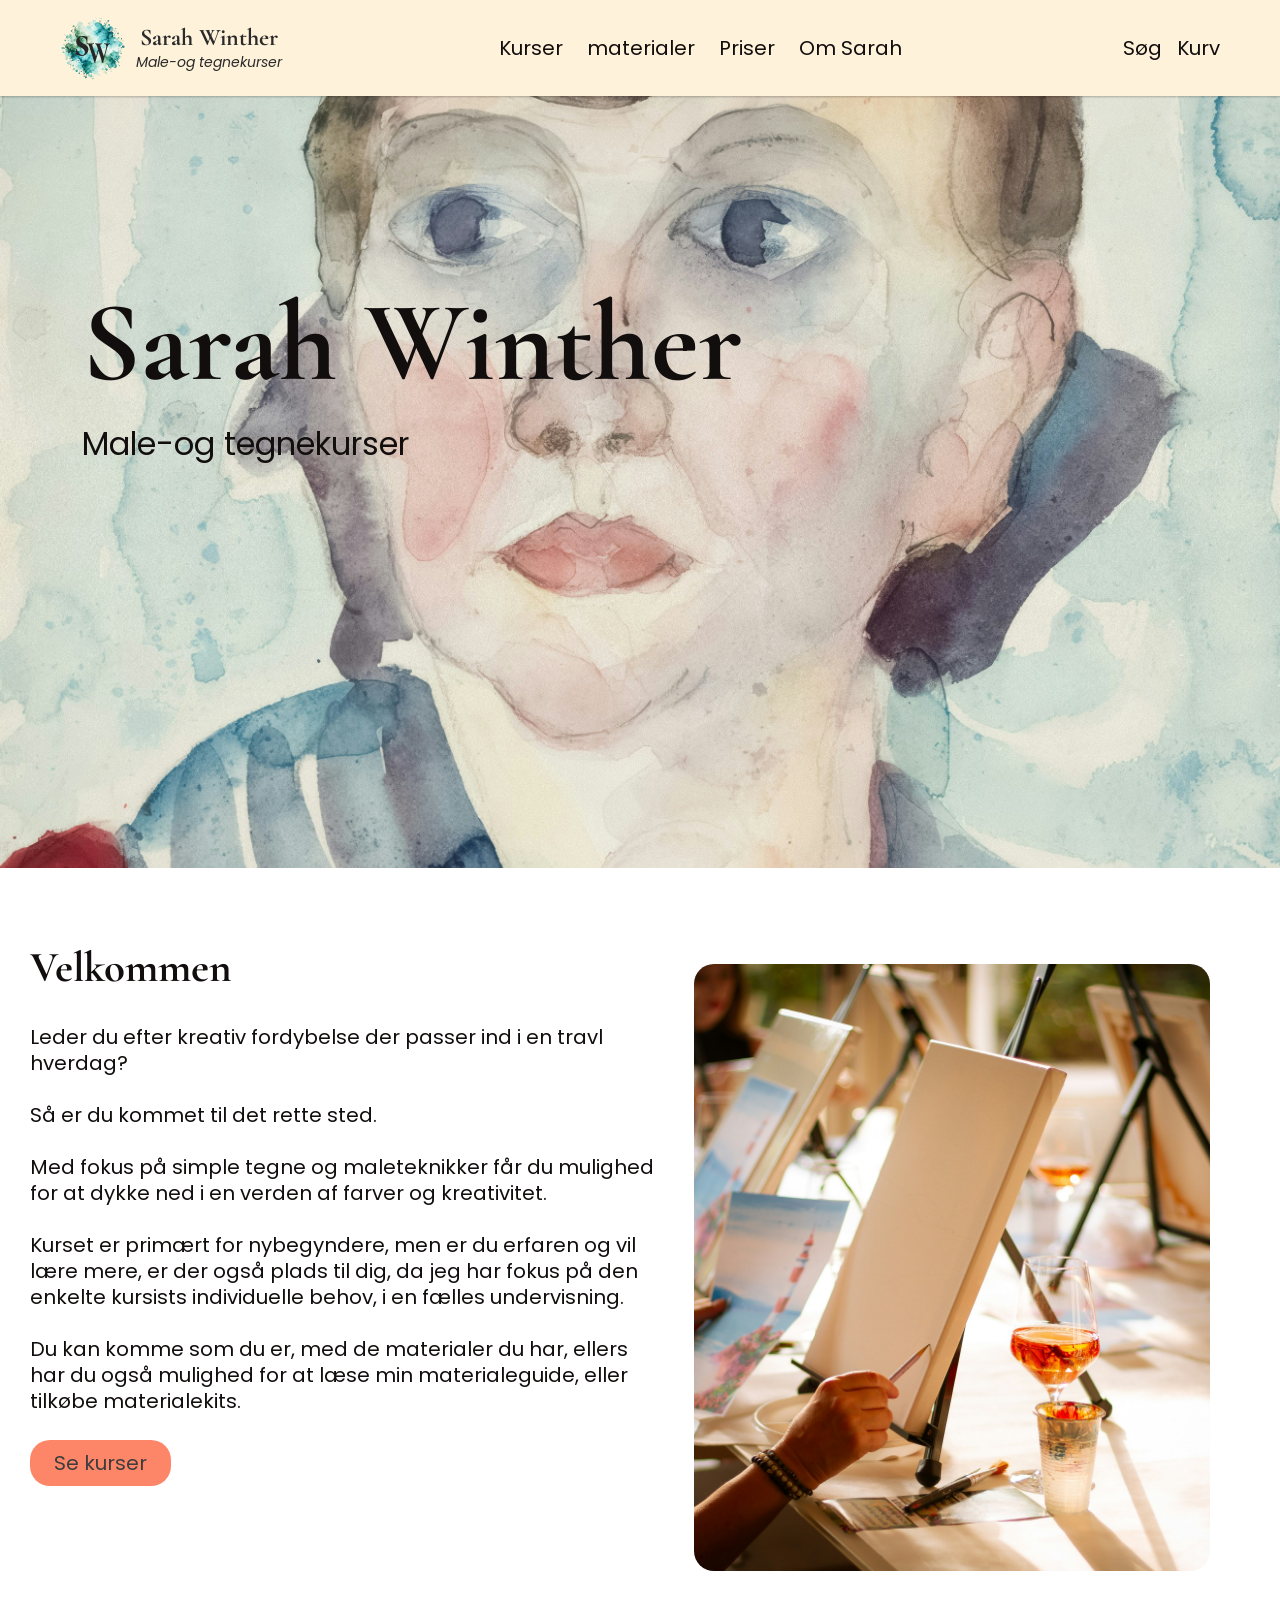
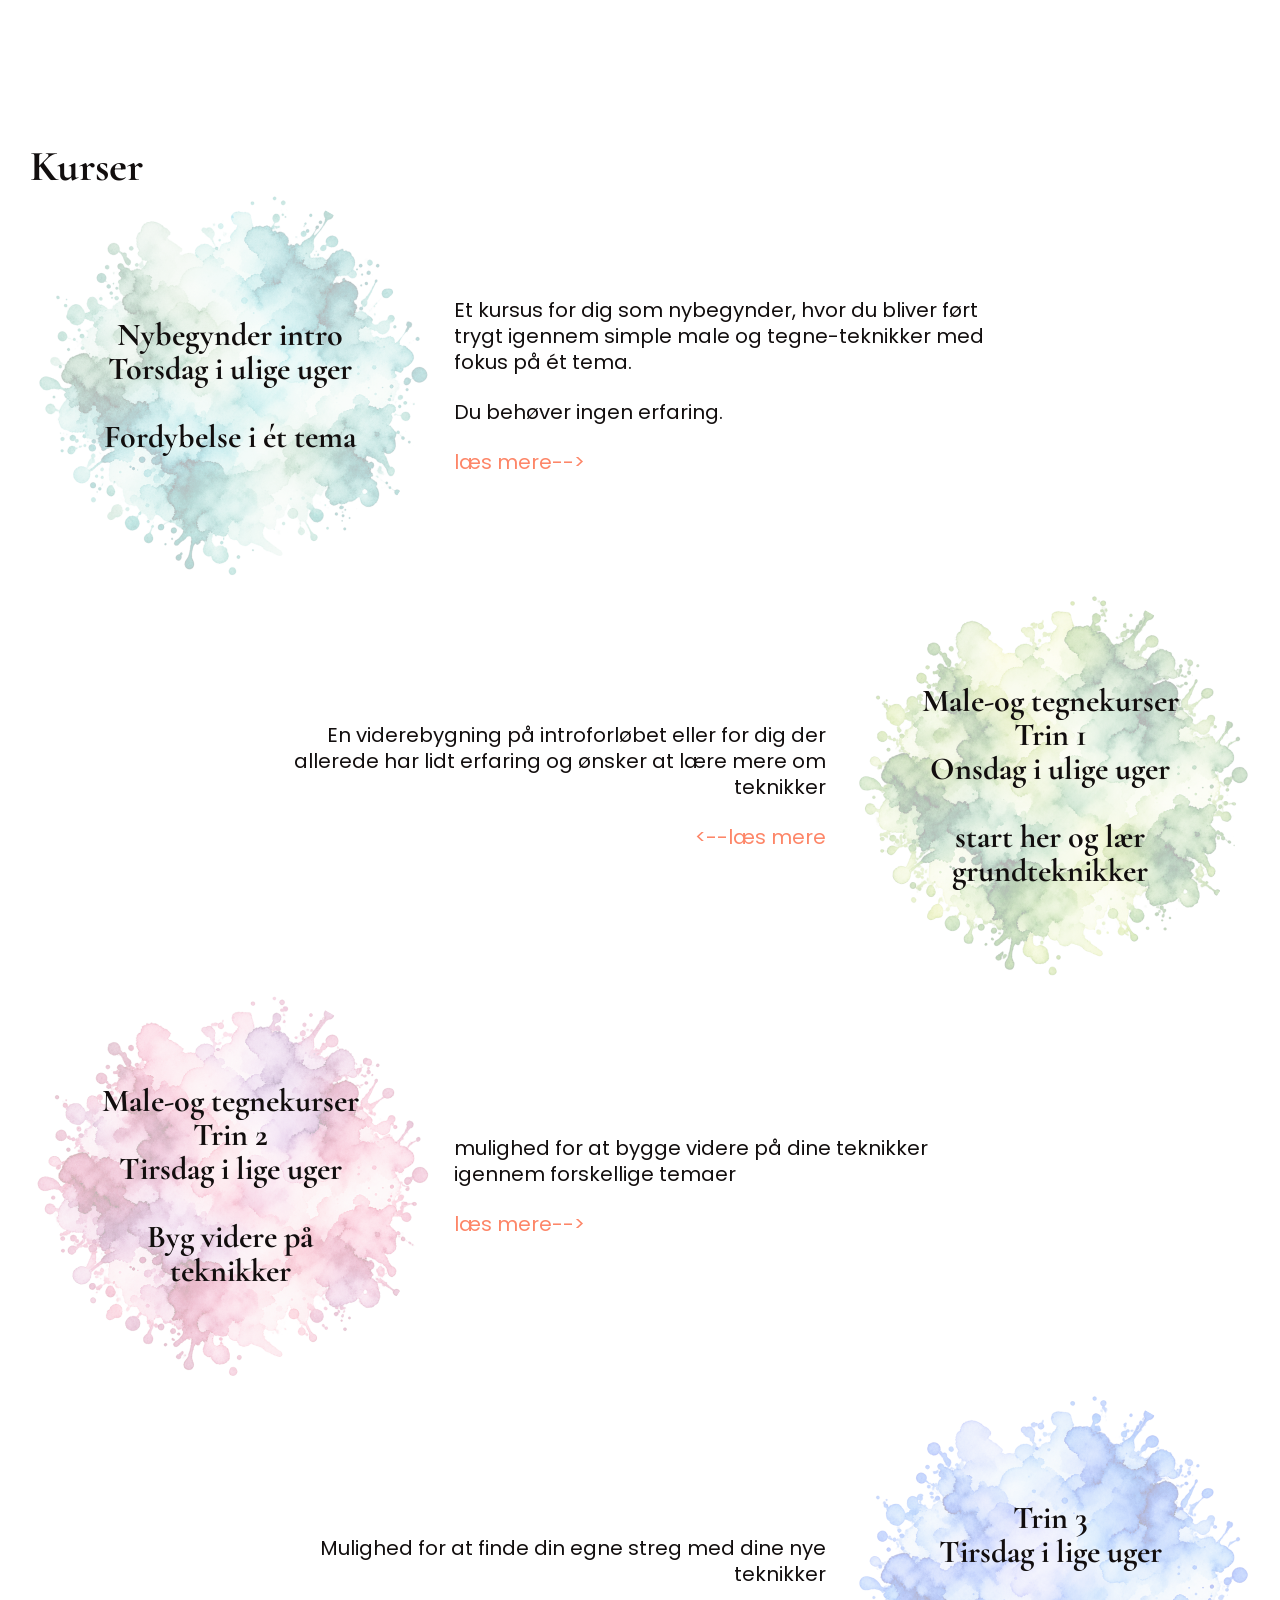
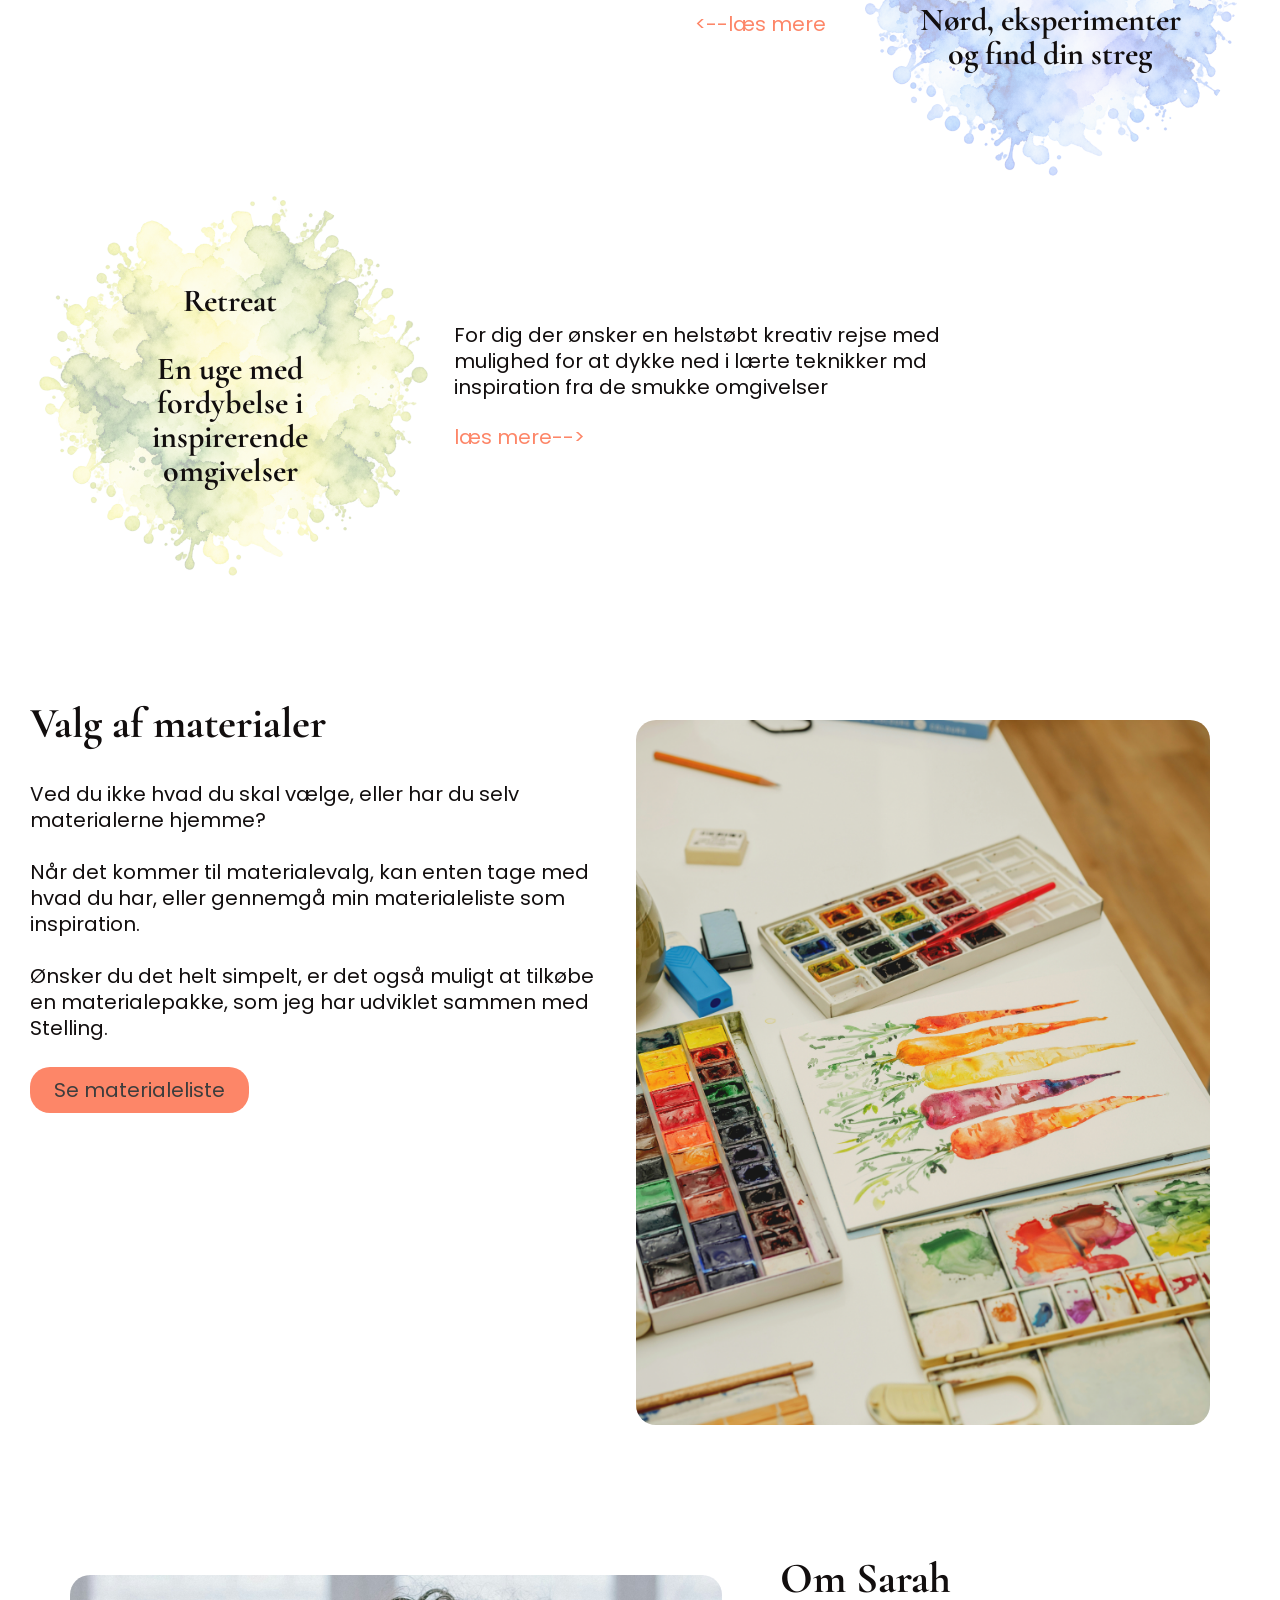
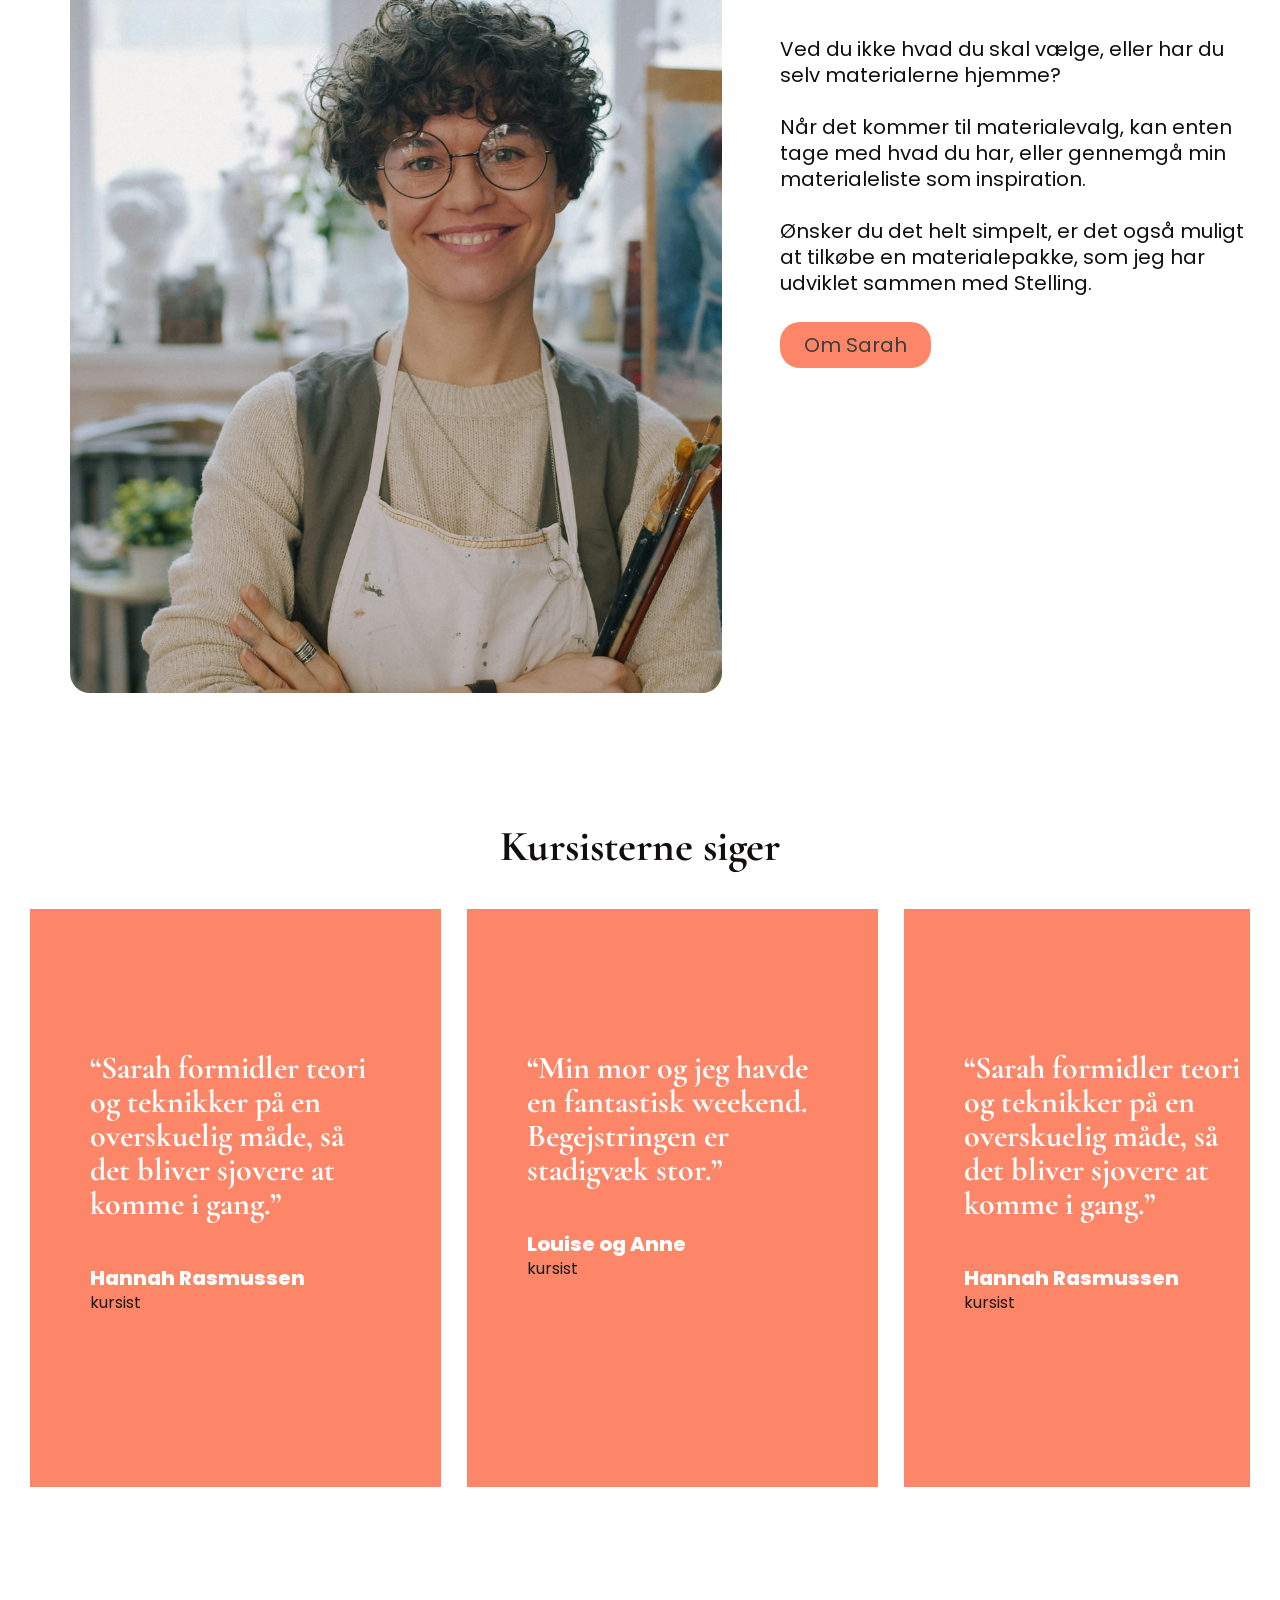
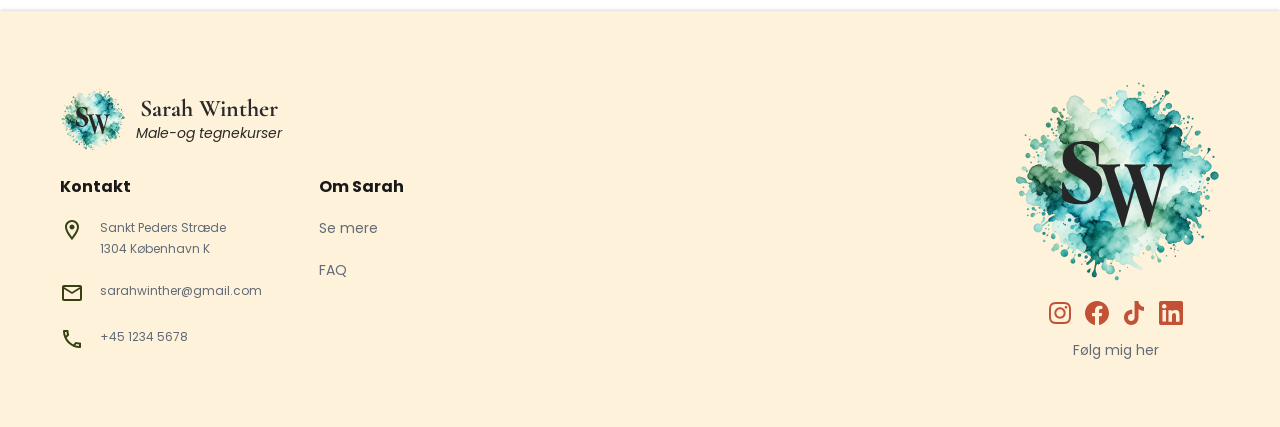
==== index.html @ fe7899ad "prompt tilrettelser via chatgpt. samt egne rettelser i html og css - menu.toggle (burgermenu) og mar" ====
<!doctype html>
<html lang="da">
<head>
  <meta charset="utf-8">
  <meta name="viewport" content="width=device-width, initial-scale=1">
  <title>Sarah Winther | Male-og tegnekurser</title>
  <meta name="description" content="Male-og tegnekurser med kreativ fordybelse, simple tegne- og maleteknikker, materialevalg og tilmelding.">
  <link rel="preconnect" href="https://fonts.googleapis.com">
  <link rel="preconnect" href="https://fonts.gstatic.com" crossorigin>
  <link href="https://fonts.googleapis.com/css2?family=Cormorant+Garamond:wght@600;700&family=Inter:wght@400;500;600&family=Libre+Franklin:wght@700&family=Poppins:ital,wght@0,400;0,700;0,800;1,400&family=Raleway:wght@700&family=Roboto:wght@400&display=swap" rel="stylesheet">
  <link rel="stylesheet" href="assets/css/styles.css">
  <script src="assets/js/menu.js" defer></script>
</head>
<body>
  <header class="site-header">
    <div class="header-inner">
      <a class="brand" href="index.html" aria-label="Sarah Winther forside">
        <span class="brand-mark"><img src="assets/images/logo-bg.png" alt="" width="65" height="65"><img class="sw" src="assets/images/logo-sw.svg" alt="" width="34" height="27"></span>
        <span class="brand-text"><span class="brand-name">Sarah Winther</span><span class="brand-subtitle">Male-og tegnekurser</span></span>
      </a>
      <nav class="desktop-nav" aria-label="Hovednavigation">
        <ul class="nav-list"><li><a href="book.html">Kurser</a></li><li><a href="materialeliste.html">materialer</a></li><li><a href="book.html">Priser</a></li><li><a href="om-sarah.html">Om Sarah</a></li></ul>
      </nav>
      <div class="header-actions"><span>Søg</span><span>Kurv</span></div>
      <button class="menu-toggle" type="button" aria-expanded="true" aria-controls="mobile-menu">
        <span class="menu-toggle-line" aria-hidden="true"></span>
        <span class="visually-hidden">Menu</span>
      </button>
    </div>
  </header>
  <button class="menu-backdrop" type="button" hidden aria-label="Luk menu"></button>
  <nav class="mobile-drawer" id="mobile-menu" hidden aria-label="Mobilnavigation">
    <ul><li><a href="book.html">Kurser</a></li><li><a href="materialeliste.html">materialer</a></li><li><a href="book.html">Priser</a></li><li><a href="om-sarah.html">Om Sarah</a></li></ul>
  </nav>

  <main>
    <section class="hero" aria-labelledby="hero-title">
      <div>
        <h1 class="hero-title" id="hero-title">Sarah Winther</h1>
        <p class="hero-subtitle">Male-og tegnekurser</p>
      </div>
    </section>

    <div class="landing-stack">
      <section class="section split landing-about" id="omkurset">
        <div class="text-block body-m">
          <h2>Velkommen</h2>
          <p>Leder du efter kreativ fordybelse der passer ind i en travl hverdag?</p>
          <p>Så er du kommet til det rette sted.</p>
          <p>Med fokus på simple tegne og maleteknikker får du mulighed for at dykke ned i en verden af farver og kreativitet.</p>
          <p>Kurset er primært for nybegyndere, men er du erfaren og vil lære mere, er der også plads til dig, da jeg har fokus på den enkelte kursists individuelle behov, i en fælles undervisning.</p>
          <p>Du kan komme som du er, med de materialer du har, ellers har du også mulighed for at læse min materialeguide, eller tilkøbe materialekits.</p>
          <p><a class="cta cta-pink" href="book.html">Se kurser</a></p>
        </div>
        <figure class="image-card"><img src="assets/images/om-kurset.png" alt="Tegne- og malebord med papir, pensler og farver" width="596" height="607"></figure>
      </section>

      <section class="section courses-home" aria-labelledby="courses-title">
        <h2 id="courses-title">Kurser</h2>
        <div class="course-scroll">
          <article class="course-feature">
            <div class="course-bubble"><img src="assets/images/course-1.png" alt="" width="400" height="400"><h3>Nybegynder intro<br>Torsdag i ulige uger<br><br>Fordybelse i ét tema</h3></div>
            <div class="course-copy"><p>Et kursus for dig som nybegynder, hvor du bliver ført trygt igennem simple male og tegne-teknikker med fokus på ét tema.</p><p>Du behøver ingen erfaring.</p><a class="link-cta" href="book.html">læs mere--&gt;</a></div>
          </article>
          <article class="course-feature right">
            <div class="course-copy"><p>En viderebygning på introforløbet eller for dig der allerede har lidt erfaring og ønsker at lære mere om teknikker</p><a class="link-cta" href="book.html">&lt;--læs mere</a></div>
            <div class="course-bubble"><img src="assets/images/course-2.png" alt="" width="400" height="400"><h3>Male-og tegnekurser<br>Trin 1<br>Onsdag i ulige uger<br><br>start her og lær grundteknikker</h3></div>
          </article>
          <article class="course-feature">
            <div class="course-bubble"><img src="assets/images/course-3.png" alt="" width="400" height="400"><h3>Male-og tegnekurser<br>Trin 2<br>Tirsdag i lige uger<br><br>Byg videre på teknikker</h3></div>
            <div class="course-copy"><p>mulighed for at bygge videre på dine teknikker igennem forskellige temaer</p><a class="link-cta" href="book.html">læs mere--&gt;</a></div>
          </article>
          <article class="course-feature right">
            <div class="course-copy"><p>Mulighed for at finde din egne streg med dine nye teknikker</p><a class="link-cta" href="book.html">&lt;--læs mere</a></div>
            <div class="course-bubble"><img src="assets/images/course-4.png" alt="" width="400" height="400"><h3>Trin 3<br>Tirsdag i lige uger<br><br>Nørd, eksperimenter og find din streg</h3></div>
          </article>
          <article class="course-feature">
            <div class="course-bubble"><img src="assets/images/course-5.png" alt="" width="400" height="400"><h3>Retreat<br><br>En uge med fordybelse i inspirerende omgivelser</h3></div>
            <div class="course-copy"><p>For dig der ønsker en helstøbt kreativ rejse med mulighed for at dykke ned i lærte teknikker md inspiration fra de smukke omgivelser</p><a class="link-cta" href="book.html">læs mere--&gt;</a></div>
          </article>
        </div>
      </section>

      <section class="section split material">
        <div class="text-block body-m">
          <h2>Valg af materialer</h2>
          <p>Ved du ikke hvad du skal vælge, eller har du selv materialerne hjemme?</p>
          <p>Når det kommer til materialevalg, kan enten tage med hvad du har, eller gennemgå min materialeliste som inspiration.</p>
          <p>Ønsker du det helt simpelt, er det også muligt at tilkøbe en materialepakke, som jeg har udviklet sammen med Stelling.</p>
          <p><a class="cta cta-pink" href="materialeliste.html">Se materialeliste</a></p>
        </div>
        <figure class="image-card"><img src="assets/images/materialevalg.png" alt="Akvarelfarver og farveprøver på papir" width="729" height="705" loading="lazy"></figure>
      </section>

      <section class="section split reverse sarah-split">
        <figure class="image-card"><img src="assets/images/sarah.png" alt="Sarah Winther i atelier med pensler" width="732" height="718" loading="lazy"></figure>
        <div class="text-block body-m">
          <h2>Om Sarah</h2>
          <p>Ved du ikke hvad du skal vælge, eller har du selv materialerne hjemme?</p>
          <p>Når det kommer til materialevalg, kan enten tage med hvad du har, eller gennemgå min materialeliste som inspiration.</p>
          <p>Ønsker du det helt simpelt, er det også muligt at tilkøbe en materialepakke, som jeg har udviklet sammen med Stelling.</p>
          <p><a class="cta cta-pink" href="om-sarah.html">Om Sarah</a></p>
        </div>
      </section>

      <section class="section testimonials" aria-labelledby="testimonials-title">
        <h2 id="testimonials-title">Kursisterne siger</h2>
        <div class="testimonial-row">
          <article class="testimonial-card"><blockquote>“Sarah formidler teori og teknikker på en overskuelig måde, så det bliver sjovere at komme i gang.”</blockquote><cite>Hannah Rasmussen</cite><span>kursist</span></article>
          <article class="testimonial-card"><blockquote>“Min mor og jeg havde en fantastisk weekend. Begejstringen er stadigvæk stor.”</blockquote><cite>Louise og Anne</cite><span>kursist</span></article>
          <article class="testimonial-card"><blockquote>“Sarah formidler teori og teknikker på en overskuelig måde, så det bliver sjovere at komme i gang.”</blockquote><cite>Hannah Rasmussen</cite><span>kursist</span></article>
          <article class="testimonial-card"><blockquote>“Sarah formidler teori og teknikker på en overskuelig måde, så det bliver sjovere at komme i gang.”</blockquote><cite>Hannah Rasmussen</cite><span>kursist</span></article>
        </div>
      </section>
    </div>
  </main>

  <footer class="site-footer">
    <div class="footer-inner">
      <div class="footer-left">
        <a class="brand" href="index.html"><span class="brand-mark"><img src="assets/images/logo-bg.png" alt="" width="65" height="65"><img class="sw" src="assets/images/logo-sw.svg" alt="" width="34" height="27"></span><span class="brand-text"><span class="brand-name">Sarah Winther</span><span class="brand-subtitle">Male-og tegnekurser</span></span></a>
        <div class="footer-columns">
          <div class="footer-col"><p class="footer-title">Kontakt</p><p class="footer-item"><img src="assets/images/icon-location.svg" alt="" width="24" height="24">Sankt Peders Stræde<br>1304 København K</p><p class="footer-item"><img src="assets/images/icon-email.svg" alt="" width="24" height="24">sarahwinther@gmail.com</p><p class="footer-item"><img src="assets/images/icon-call.svg" alt="" width="24" height="24">+45 1234 5678</p></div>
          <div class="footer-col"><p class="footer-title">Om Sarah</p><a class="muted body-s" href="om-sarah.html">Se mere</a><span class="muted body-s">FAQ</span><span class="socials footer-socials"><img src="assets/images/icon-instagram.svg" alt="" width="24" height="24"><img src="assets/images/icon-facebook.svg" alt="" width="24" height="24"><img src="assets/images/icon-tiktok.svg" alt="" width="20" height="23"><img src="assets/images/icon-linkedin.svg" alt="" width="22" height="22"></span></div>
        </div>
      </div>
      <div class="footer-logo-large"><span class="brand-mark"><img src="assets/images/logo-bg-large.png" alt="" width="209" height="209"><img class="sw" src="assets/images/logo-sw-large.svg" alt="" width="110" height="86"></span><div class="socials"><img src="assets/images/icon-instagram.svg" alt="" width="24" height="24"><img src="assets/images/icon-facebook.svg" alt="" width="24" height="24"><img src="assets/images/icon-tiktok.svg" alt="" width="20" height="23"><img src="assets/images/icon-linkedin.svg" alt="" width="22" height="22"></div><p class="muted body-s">Følg mig her</p></div>
    </div>
  </footer>
</body>
</html>
---- assets/css/styles.css ----
:root {
  --cream-main: #f6c988;
  --cream-light: #f9deaf;
  --cream-dark: #d2a360;
  --cream-subtle: #fff2db;
  --rasberry-main: #fd8668;
  --rasberry-dark: #c25236;
  --cherry-light: #eaa695;
  --cherry-subtle: #fed0c4;
  --sky-blue-main: #6b8dcc;
  --skyblue-darker: #435f93;
  --skyblue-light: #a5c5ff;
  --skyblue-subtle: #c4d9ff;
  --coal-1: #19191a;
  --coal-2: #6b7588;
  --coal-3: #626b77;
  --coal-4: #c7c9d9;
  --offwhite-1: #e3e3e3;
  --offwhite-2: #ebebeb;
  --offwhite-3: #c7c9d9;
  --offwhite-4: #fff7ea;
  --text: #120e0e;
  --stroke: #acacac;
  --content: min(100% - 60px, 1280px);
}

* { box-sizing: border-box; }

html { scroll-behavior: smooth; }

body {
  margin: 0;
  color: var(--text);
  background: #fff;
  font-family: "Poppins", Arial, sans-serif;
  font-size: 16px;
  line-height: 1.18;
  overflow-x: hidden;
}

body.menu-open { overflow: hidden; }

img { display: block; max-width: 100%; height: auto; }

a { color: inherit; text-decoration: none; }

a:focus-visible, button:focus-visible, input:focus-visible {
  outline: 3px solid var(--sky-blue-main);
  outline-offset: 3px;
}

h1, h2, h3, p { margin: 0; }

h1, .h1 {
  font-family: "Cormorant Garamond", Georgia, serif;
  font-size: clamp(48px, 4.45vw, 64px);
  line-height: 1.03;
  font-weight: 700;
}

h2, .h2 {
  font-family: "Cormorant Garamond", Georgia, serif;
  font-size: clamp(32px, 3.35vw, 48px);
  line-height: .92;
  font-weight: 700;
}

h3, .h3 {
  font-family: "Cormorant Garamond", Georgia, serif;
  font-size: 32px;
  line-height: 34px;
  font-weight: 700;
}

.body-m { font-size: 20px; line-height: 26px; }
.body-s { font-size: 14px; line-height: 20px; }
.muted { color: var(--coal-3); }
.visually-hidden { position: absolute; width: 1px; height: 1px; overflow: hidden; clip: rect(0 0 0 0); white-space: nowrap; }

.site-header {
  position: sticky;
  top: 0;
  z-index: 20;
  height: 96px;
  background: var(--cream-subtle);
  box-shadow: 0 1px 2px rgba(0,0,0,.25);
}

.header-inner {
  height: 100%;
  width: min(100% - 120px, 1320px);
  margin: 0 auto;
  display: grid;
  grid-template-columns: 240px 1fr 120px;
  align-items: center;
}

.brand {
  display: inline-flex;
  align-items: center;
  gap: 10px;
  min-width: 0;
}

.brand-mark {
  position: relative;
  width: 65px;
  height: 65px;
  flex: 0 0 auto;
}

.brand-mark img { position: absolute; inset: 0; width: 100%; height: 100%; object-fit: contain; }
.brand-mark .sw { inset: 20px auto auto 16px; width: 34px; height: 27px; }

.brand-text {
  width: 148px;
  text-align: center;
  color: #2a2a2a;
  display: flex;
  flex-direction: column;
  align-items: center;
}

.brand-name {
  font-family: "Cormorant Garamond", Georgia, serif;
  font-size: 24px;
  line-height: 28px;
  font-weight: 700;
}

.brand-subtitle {
  font-size: 14px;
  line-height: 20px;
  font-style: italic;
}

.nav-list, .header-actions {
  list-style: none;
  padding: 0;
  margin: 0;
  display: flex;
  gap: 24px;
  align-items: center;
  justify-content: center;
  font-size: 20px;
  line-height: 26px;
}

.header-actions { justify-content: end; gap: 15px; }

.menu-toggle, .mobile-drawer, .menu-backdrop { display: none; }

.hero {
  min-height: 772px;
  background: url("../images/hero.png") center 31% / cover no-repeat;
  display: flex;
  align-items: flex-start;
  padding: 218px 0 0 82px;
}

.hero-title {
  font-family: "Cormorant Garamond", Georgia, serif;
  font-size: clamp(48px, 8.9vw, 128px);
  line-height: .52;
  font-weight: 700;
}

.hero-subtitle {
  margin-top: 58px;
  font-size: 32px;
  line-height: 26px;
}

.section { width: var(--content); margin: 0 auto; }
.landing-stack { padding: 80px 0 60px; display: flex; flex-direction: column; gap: 118px; }

.split {
  display: grid;
  grid-template-columns: 1fr minmax(360px, 596px);
  gap: 0;
  align-items: start;
}

.split.reverse { grid-template-columns: minmax(360px, 732px) 1fr; gap: 18px; }
.split.material { grid-template-columns: minmax(430px, 566px) minmax(450px, 729px); justify-content: space-between; }

.text-block { max-width: 757px; }
.text-block h1, .text-block h2 { margin-bottom: 37px; }
.text-block p + p { margin-top: 26px; }

.image-card {
  border-radius: 20px;
  overflow: hidden;
}

.image-card img { width: 100%; height: 100%; object-fit: cover; }
.landing-about .image-card { height: 607px; }
.material .image-card { height: 705px; }
.sarah-split .image-card { height: 718px; }

.cta {
  display: inline-flex;
  align-items: center;
  justify-content: center;
  border: 0;
  border-radius: 20px;
  font-family: "Poppins", Arial, sans-serif;
  cursor: pointer;
}

.cta-pink {
  background: var(--rasberry-main);
  color: #3d3d3d;
  min-height: 46px;
  padding: 10px 24px;
  font-size: 20px;
  line-height: 26px;
}

.cta-small {
  background: var(--rasberry-main);
  color: #3d3d3d;
  min-height: 29px;
  padding: 5px 24px;
  font-weight: 700;
  font-size: 16px;
}

.cta-blue {
  background: var(--skyblue-subtle);
  color: var(--coal-1);
  min-height: 39px;
  padding: 10px 24px;
  font-weight: 700;
  font-size: 16px;
}

.link-cta {
  color: var(--rasberry-main);
  font-size: 20px;
  line-height: 26px;
  white-space: nowrap;
}

.courses-home { padding-top: 42px; }
.courses-home h2 { margin-bottom: 0; }

.course-feature {
  display: grid;
  grid-template-columns: 400px minmax(280px, 545px);
  gap: 24px;
  min-height: 400px;
  align-items: center;
}

.course-feature.right {
  grid-template-columns: minmax(280px, 545px) 400px;
  justify-content: end;
  text-align: right;
}

.course-bubble {
  position: relative;
  width: 400px;
  height: 400px;
  display: grid;
  place-items: center;
  text-align: center;
  padding: 66px;
}

.course-bubble img {
  position: absolute;
  inset: 0;
  width: 100%;
  height: 100%;
  object-fit: cover;
  opacity: .58;
  border-radius: 50%;
}

.course-bubble h3 { position: relative; z-index: 1; }
.course-copy { display: flex; flex-direction: column; gap: 24px; font-size: 20px; line-height: 26px; }

.testimonials { padding: 0 0 60px; overflow: hidden; }
.testimonials h2 { text-align: center; margin-bottom: 42px; }
.testimonial-row { display: flex; gap: 26px; overflow-x: auto; padding-bottom: 4px; }

.testimonial-card {
  flex: 0 0 411px;
  height: 578px;
  background: var(--rasberry-main);
  color: white;
  padding: 142px 60px 60px;
}

.testimonial-card blockquote {
  margin: 0 0 46px;
  font-family: "Cormorant Garamond", Georgia, serif;
  font-size: 32px;
  line-height: 34px;
  font-weight: 700;
}

.testimonial-card cite {
  display: block;
  font-style: normal;
  font-family: "Poppins", Arial, sans-serif;
  font-size: 20px;
  font-weight: 800;
}

.testimonial-card span {
  display: block;
  margin-top: 4px;
  color: var(--coal-1);
  font-size: 16px;
}

.site-footer {
  background: var(--cream-subtle);
  min-height: 416px;
  box-shadow: 0 0 4px rgba(0,0,0,.25);
  display: flex;
  align-items: center;
}

.footer-inner {
  width: min(100% - 120px, 1280px);
  margin: 0 auto;
  display: flex;
  justify-content: space-between;
  align-items: center;
}

.footer-left { display: flex; flex-direction: column; gap: 26px; }
.footer-columns { display: flex; gap: 57px; align-items: flex-start; }
.footer-col { display: flex; flex-direction: column; gap: 22px; min-width: 76px; }
.footer-title { font-weight: 700; color: var(--coal-1); }
.footer-item { display: grid; grid-template-columns: 24px 1fr; gap: 16px; color: var(--coal-3); font-size: 12px; line-height: 1.7; }
.footer-item img { width: 24px; height: 24px; }
.footer-logo-large { display: flex; flex-direction: column; align-items: center; gap: 15px; }
.footer-logo-large .brand-mark { width: 209px; height: 209px; }
.footer-logo-large .brand-mark .sw { inset: 64px auto auto 51px; width: 110px; height: 86px; }
.socials { display: flex; gap: 13px; align-items: center; }
.socials img { width: 24px; height: 24px; object-fit: contain; }
.footer-socials { display: none; }

.page-main { padding: 42px 0 76px; }
.book-layout { display: grid; grid-template-columns: 626px 1fr; gap: 26px; align-items: start; }
.course-list { margin-top: 85px; display: flex; flex-direction: column; gap: 56px; }
.course-row { display: grid; grid-template-columns: 216px 1fr; gap: 111px; font-size: 20px; line-height: 26px; }
.course-row strong { display: block; }
.book-image { height: 1082px; border-radius: 20px; overflow: hidden; }
.book-image img { width: 100%; height: 100%; object-fit: cover; }

.material-top { display: grid; grid-template-columns: 545px 1fr; gap: 82px; align-items: center; }
.material-top .image-card { height: 648px; }
.packages { margin-top: 137px; }
.package-grid { margin-top: 42px; display: grid; grid-template-columns: repeat(3, 1fr); gap: 120px; align-items: start; }
.package-card { display: flex; flex-direction: column; gap: 12px; font-size: 20px; line-height: 26px; }
.brands { margin-top: 137px; display: grid; grid-template-columns: 629px 1fr; gap: 27px; align-items: start; }
.brands .image-card { height: 864px; }
.brand-list-text { font-size: 20px; line-height: 26px; }
.brand-list-text h2 { margin-bottom: 26px; }

.about-page { display: grid; grid-template-columns: minmax(420px, 624px) 1fr; gap: 18px; align-items: start; }
.about-page .image-card { height: 718px; }
.about-text { max-width: 610px; font-size: 20px; line-height: 26px; }
.about-text h1 { margin-bottom: 24px; }
.about-text p + p { margin-top: 26px; }

.checkout { display: grid; grid-template-columns: 572px 720px; justify-content: center; align-items: start; }
.payment-panel { padding: 48px; border-radius: 8px; }
.summary-panel { background: #f9fafa; border: 1px solid #d9d9d9; padding: 124px 108px 48px 66px; min-height: 652px; }
.panel-title { font-size: 24px; line-height: 26px; padding-bottom: 16px; border-bottom: 1px solid var(--stroke); margin-bottom: 36px; }
.field-group { display: flex; flex-direction: column; gap: 16px; margin-bottom: 24px; }
.radio-row, .checkbox-row { display: flex; gap: 16px; align-items: center; }
.field-grid { display: grid; grid-template-columns: 1fr 1fr; gap: 18px; }
label { font-size: 16px; }
input[type="text"] { width: 100%; height: 46px; border: 1.5px solid var(--stroke); border-radius: 4px; padding: 12px 16px; font: inherit; color: var(--coal-1); }
.payment-note { margin-top: 23px; color: var(--stroke); font-size: 14px; line-height: 22px; }
.order-line { display: flex; justify-content: space-between; gap: 18px; padding: 24px 0; border-top: 1px solid var(--stroke); }
.order-product { display: grid; grid-template-columns: 80px 1fr auto; gap: 16px; align-items: start; margin-bottom: 36px; }
.order-product img, .add-on img { width: 80px; height: 89px; object-fit: cover; border-radius: 4px; }
.add-on { display: grid; grid-template-columns: 1fr 70px; gap: 16px; align-items: start; margin-bottom: 36px; }
.add-on img { width: 70px; height: 70px; }
.total-price { font-family: "Cormorant Garamond", Georgia, serif; font-size: 48px; line-height: 44px; font-weight: 700; }

@media (max-width: 900px) {
  :root { --content: min(100% - 60px, 402px); }

  .site-header { height: 64px; }
  .header-inner {
    width: 100%;
    display: flex;
    justify-content: space-between;
    padding: 9px 31px;
  }
  .desktop-nav, .header-actions { display: none; }
  .site-header .brand-text {
    display: flex;
    width: 148px;
  }
  .site-header .brand-name {
    font-size: 24px;
    line-height: 24px;
  }
  .site-header .brand-subtitle {
    font-size: 12px;
    line-height: 14px;
  }
  .brand-mark { width: 46px; height: 46px; }
  .brand-mark .sw { inset: 14px auto auto 11px; width: 24px; height: 19px; }
  .menu-toggle {
    display: block;
    width: 52px;
    height: 46px;
    border: 0;
    background: transparent;
    padding: 0;
    position: relative;
  }
  .menu-toggle span, .menu-toggle::before, .menu-toggle::after {
    content: "";
    position: absolute;
    left: 0;
    width: 52px;
    height: 2px;
    background: var(--coal-1);
  }
  .menu-toggle .menu-toggle-line,
  .menu-toggle::before,
  .menu-toggle::after {
    content: "";
    position: absolute;
    left: 0;
    width: 52px;
    height: 2px;
    background: var(--coal-1);
  }

  .menu-toggle::before {
    top: 10px;
  }

  .menu-toggle .menu-toggle-line {
    top: 22px;
  }

  .menu-toggle::after {
    top: 34px;
  }
  .mobile-drawer {
    display: block;
    position: fixed;
    z-index: 40;
    top: 64px;
    left: 0;
    width: min(310px, 82vw);
    min-height: calc(100vh - 64px);
    background: var(--cream-subtle);
    padding: 30px;
    box-shadow: 2px 0 8px rgba(0,0,0,.16);
  }
  .mobile-drawer[hidden], .menu-backdrop[hidden] { display: none; }
  .mobile-drawer ul { list-style: none; padding: 0; margin: 0; display: grid; gap: 24px; font-size: 20px; }
  .menu-backdrop {
    display: block;
    position: fixed;
    z-index: 30;
    inset: 64px 0 0 0;
    border: 0;
    background: transparent;
  }

  .hero {
    min-height: 263px;
    padding: 103px 0 0 31px;
    background-position: center 18%;
  }
  .hero-title { font-size: 48px; line-height: 44px; }
  .hero-subtitle { margin-top: 6px; font-size: 16px; line-height: 1.18; }
  .landing-stack { padding: 30px 0 36px; gap: 42px; }
  .split, .split.reverse, .split.material, .book-layout, .material-top, .brands, .about-page, .checkout {
    display: flex;
    flex-direction: column;
    gap: 24px;
  }
  .landing-about .image-card { display: none; }
  .text-block h1, .text-block h2 { margin-bottom: 11px; }
  .body-m, .text-block, .course-copy, .package-card, .brand-list-text, .about-text { font-size: 14px; line-height: 20px; }
  .courses-home { padding-top: 0; }
  .course-scroll { overflow-x: auto; margin-inline: -30px; padding-inline: 30px; }
  .course-scroll {
    display: flex;
    gap: 24px;
    align-items: center;
  }
  .course-feature, .course-feature.right {
    display: flex;
    flex: 0 0 295px;
    min-height: auto;
    width: max-content;
    text-align: center;
  }
  .course-feature:not(:first-child) .course-copy { display: none; }
  .course-bubble { width: 295px; height: 295px; padding: 51px; }
  .course-bubble h3 { font-size: 20px; line-height: 22px; font-weight: 600; }
  .course-copy { display: none; }
  .material { gap: 16px; }
  .material .text-block { display: contents; }
  .material .text-block h2,
  .material .text-block p:not(:last-child) { display: block; }
  .material .text-block p:last-child { order: 2; margin-top: 0; }
  .material .image-card { order: 3; height: 206px; width: 100%; margin-top: 0; margin-left: 0; }
  .sarah-split { flex-direction: column; gap: 19px; }
  .sarah-split .image-card { order: 1; height: 206px; width: 100%; margin-left: 0;}
  .sarah-split .text-block { order: 2; display: flex; flex-direction: column; gap: 19px; }
  .sarah-split .text-block h2 { margin-bottom: 0; }
  .sarah-split .text-block p { margin-top: 0; }
  .testimonials { padding-bottom: 30px; }
  .testimonials h2 { margin-bottom: 42px; }
  .testimonial-row { margin-inline: -30px; padding-inline: 30px; }
  .testimonial-card { flex-basis: 239px; height: 227px; padding: 42px 28px; }
  .testimonial-card blockquote { font-size: 16px; line-height: 18px; font-weight: 600; margin-bottom: 7px; }
  .testimonial-card cite, .testimonial-card span { font-size: 14px; line-height: 20px; font-weight: 400; }
  .testimonial-card cite { color: var(--offwhite-1); }

  .site-footer { min-height: 416px; align-items: flex-start; padding: 48px 0; }
  .footer-inner { width: calc(100% - 60px); align-items: flex-start; justify-content: flex-start; }
  .footer-left { width: 100%; gap: 24px; }
  .footer-left .brand { align-self: flex-start; }
  .footer-left .brand-mark { width: 65px; height: 65px; }
  .footer-left .brand-mark .sw { inset: 20px auto auto 16px; width: 34px; height: 27px; }
  .footer-left .brand-text { display: flex; width: 148px; }
  .footer-logo-large { display: none; }
  .footer-columns { display: grid; grid-template-columns: 1fr 1fr; gap: 43px; width: 100%; align-items: start; }
  .footer-item { font-size: 12px; }
  .footer-socials { display: grid; grid-template-columns: repeat(2, 24px); gap: 13px; margin-top: 4px; }

  .page-main { padding: 24px 0 48px; }
  .course-list { margin-top: 24px; gap: 24px; }
  .course-row { grid-template-columns: 1fr; gap: 8px; font-size: 14px; line-height: 20px; }
  .book-image { display: none; }
  .material-top .image-card, .brands .image-card, .about-page .image-card { height: 259px; width: 100%; }
  .package-grid { display: flex; flex-direction: column; gap: 24px; margin-top: 14px; }
  .packages, .brands { margin-top: 42px; }
  .brands .image-card { order: 2; }
  .about-page .image-card { height: 332px; margin-inline: -30px; width: calc(100% + 60px); border-radius: 0; }
  .checkout { gap: 0; }
  .summary-panel, .payment-panel { padding: 48px 32px; width: 100%; min-height: 0; }
  .summary-panel { background: #fff; border: 0; order: -1; }
  .field-grid { gap: 21px; }
  .order-product { grid-template-columns: 70px 1fr auto; gap: 16px; }
  .order-product img { width: 70px; height: 70px; }
  .total-price { font-size: 20px; line-height: 22px; font-weight: 600; }
}
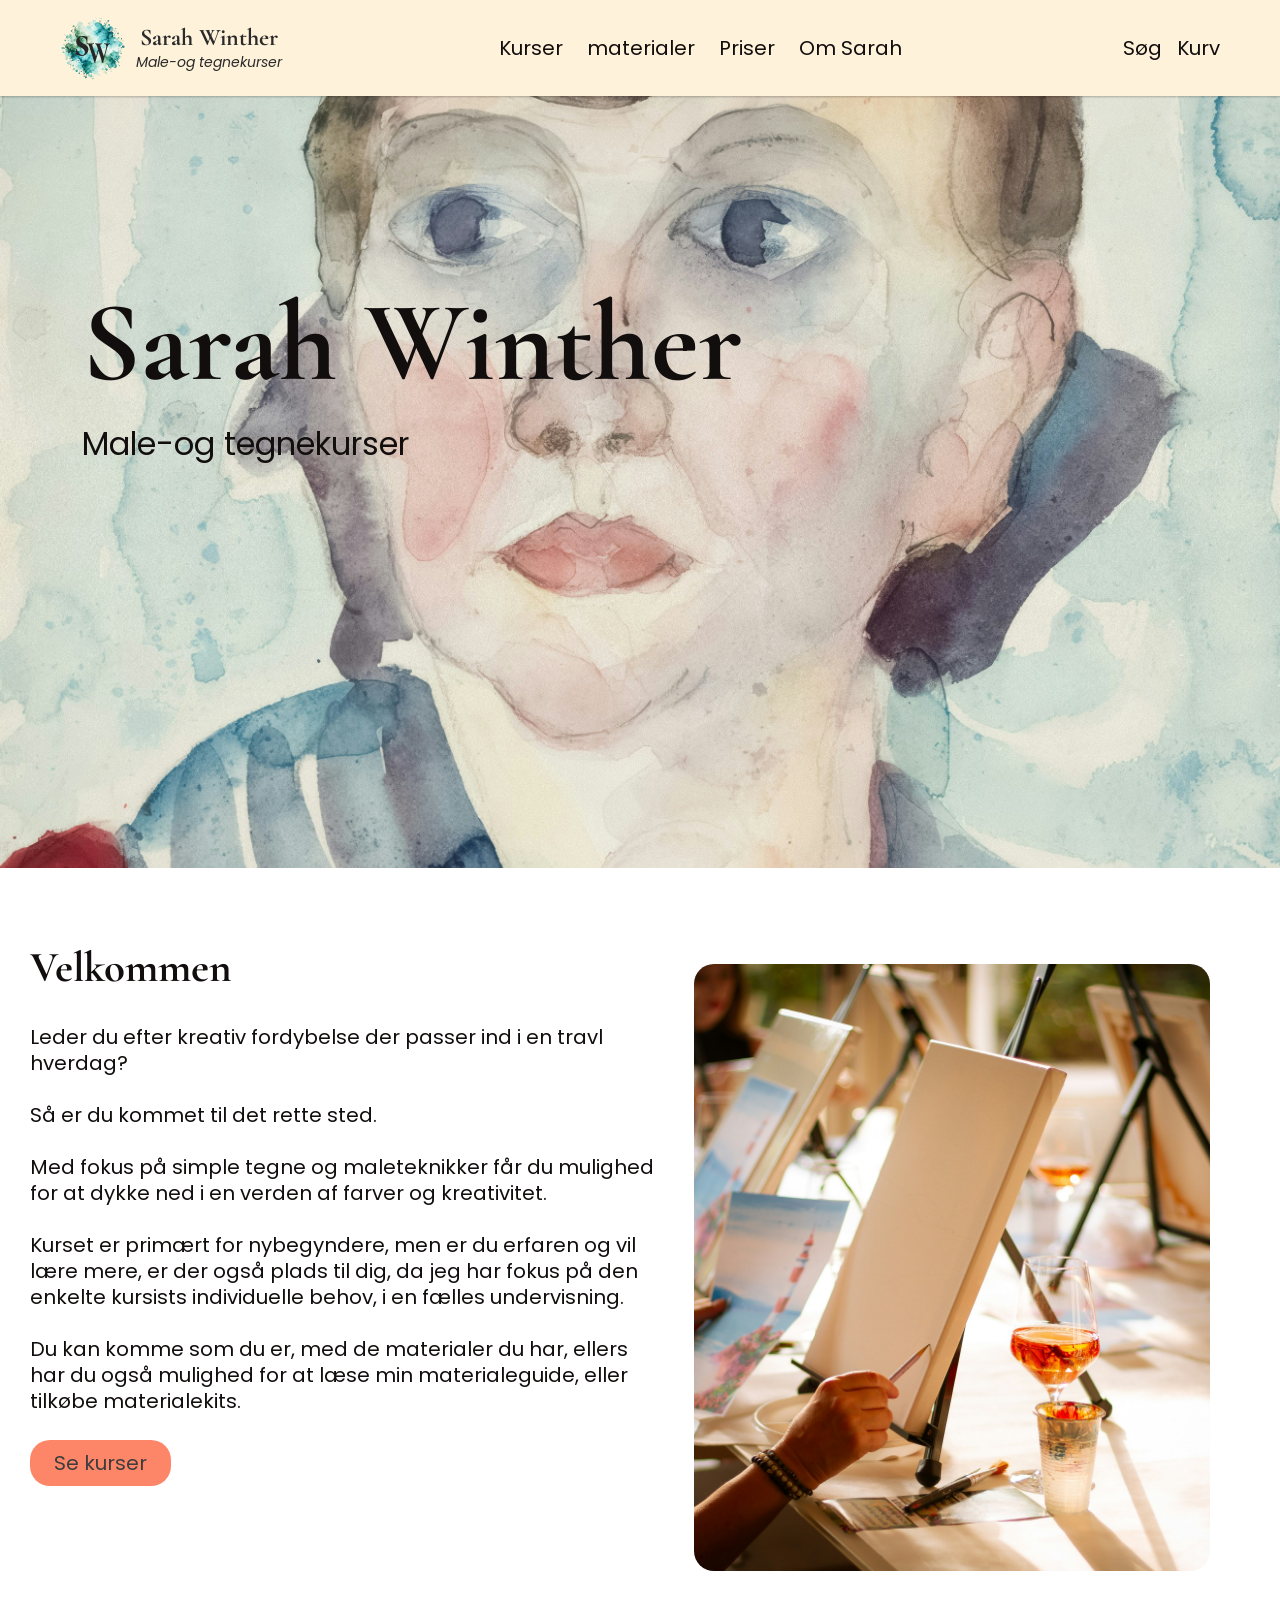
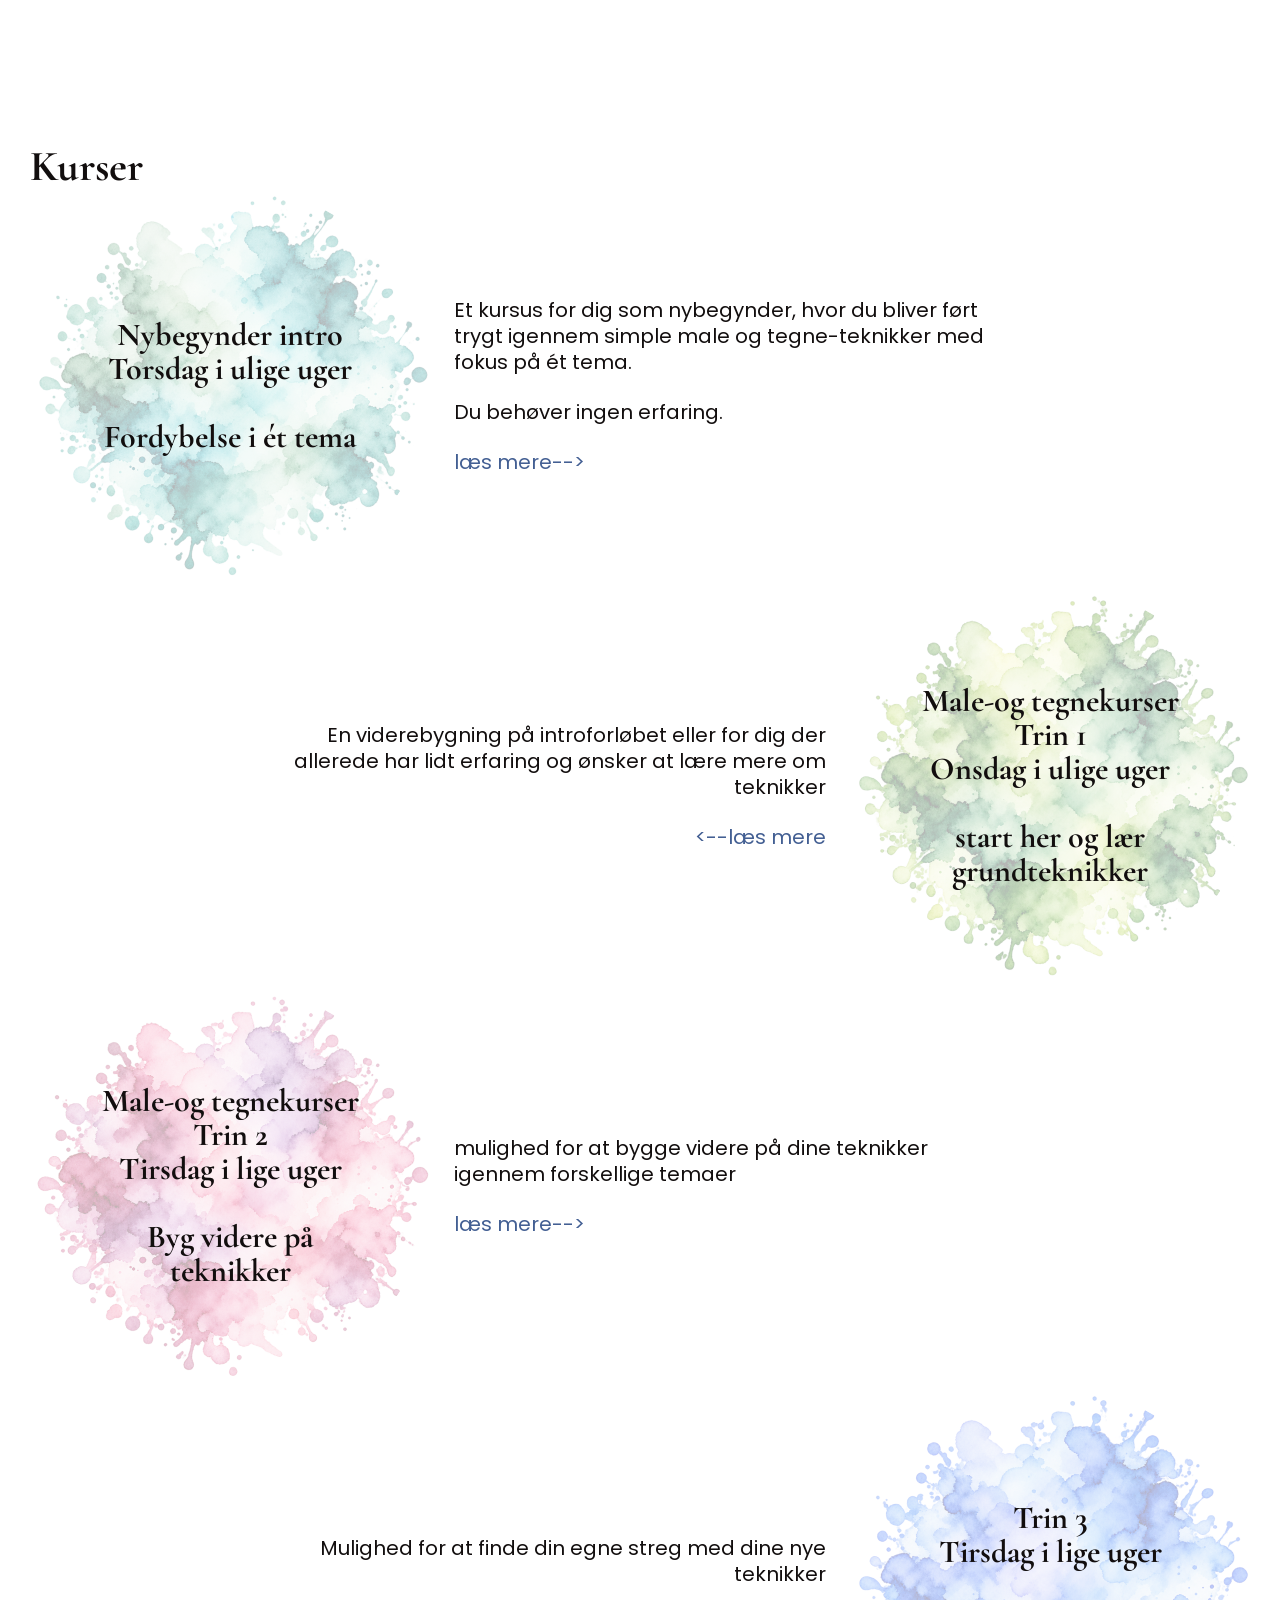
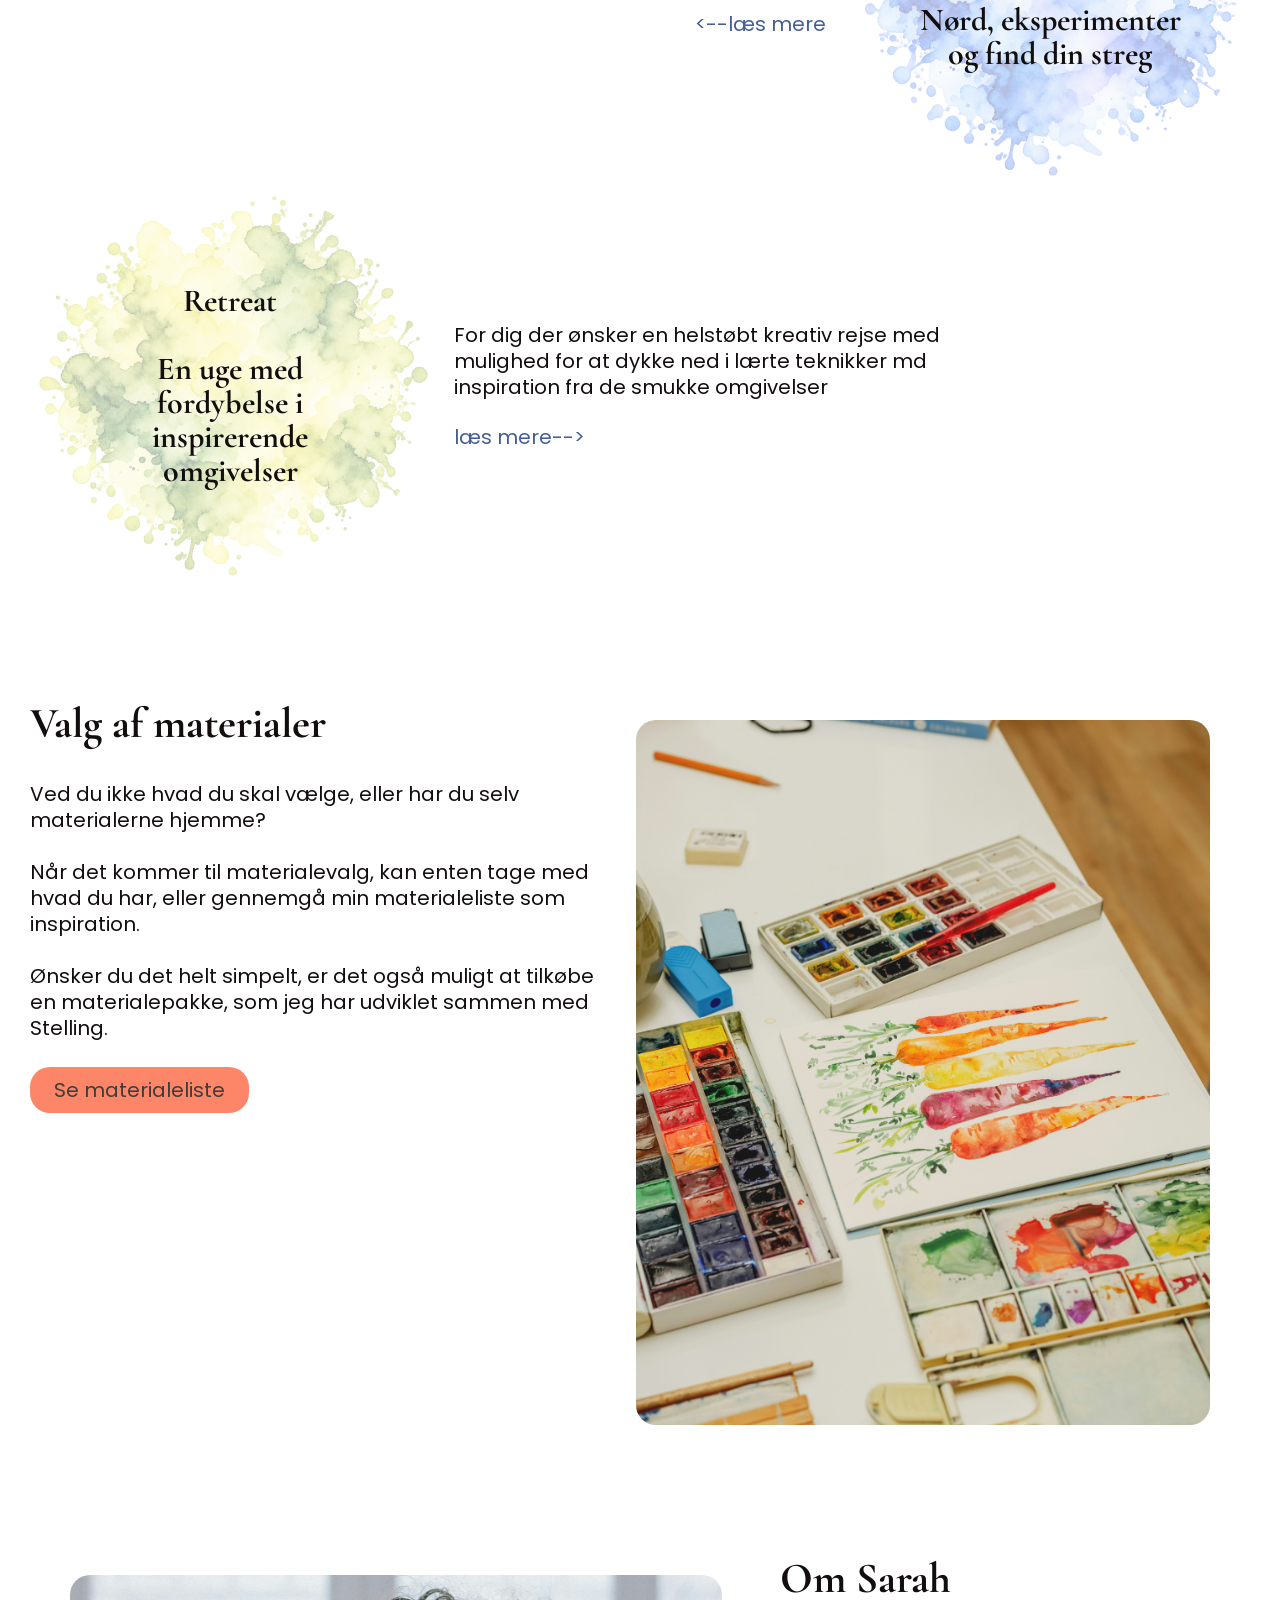
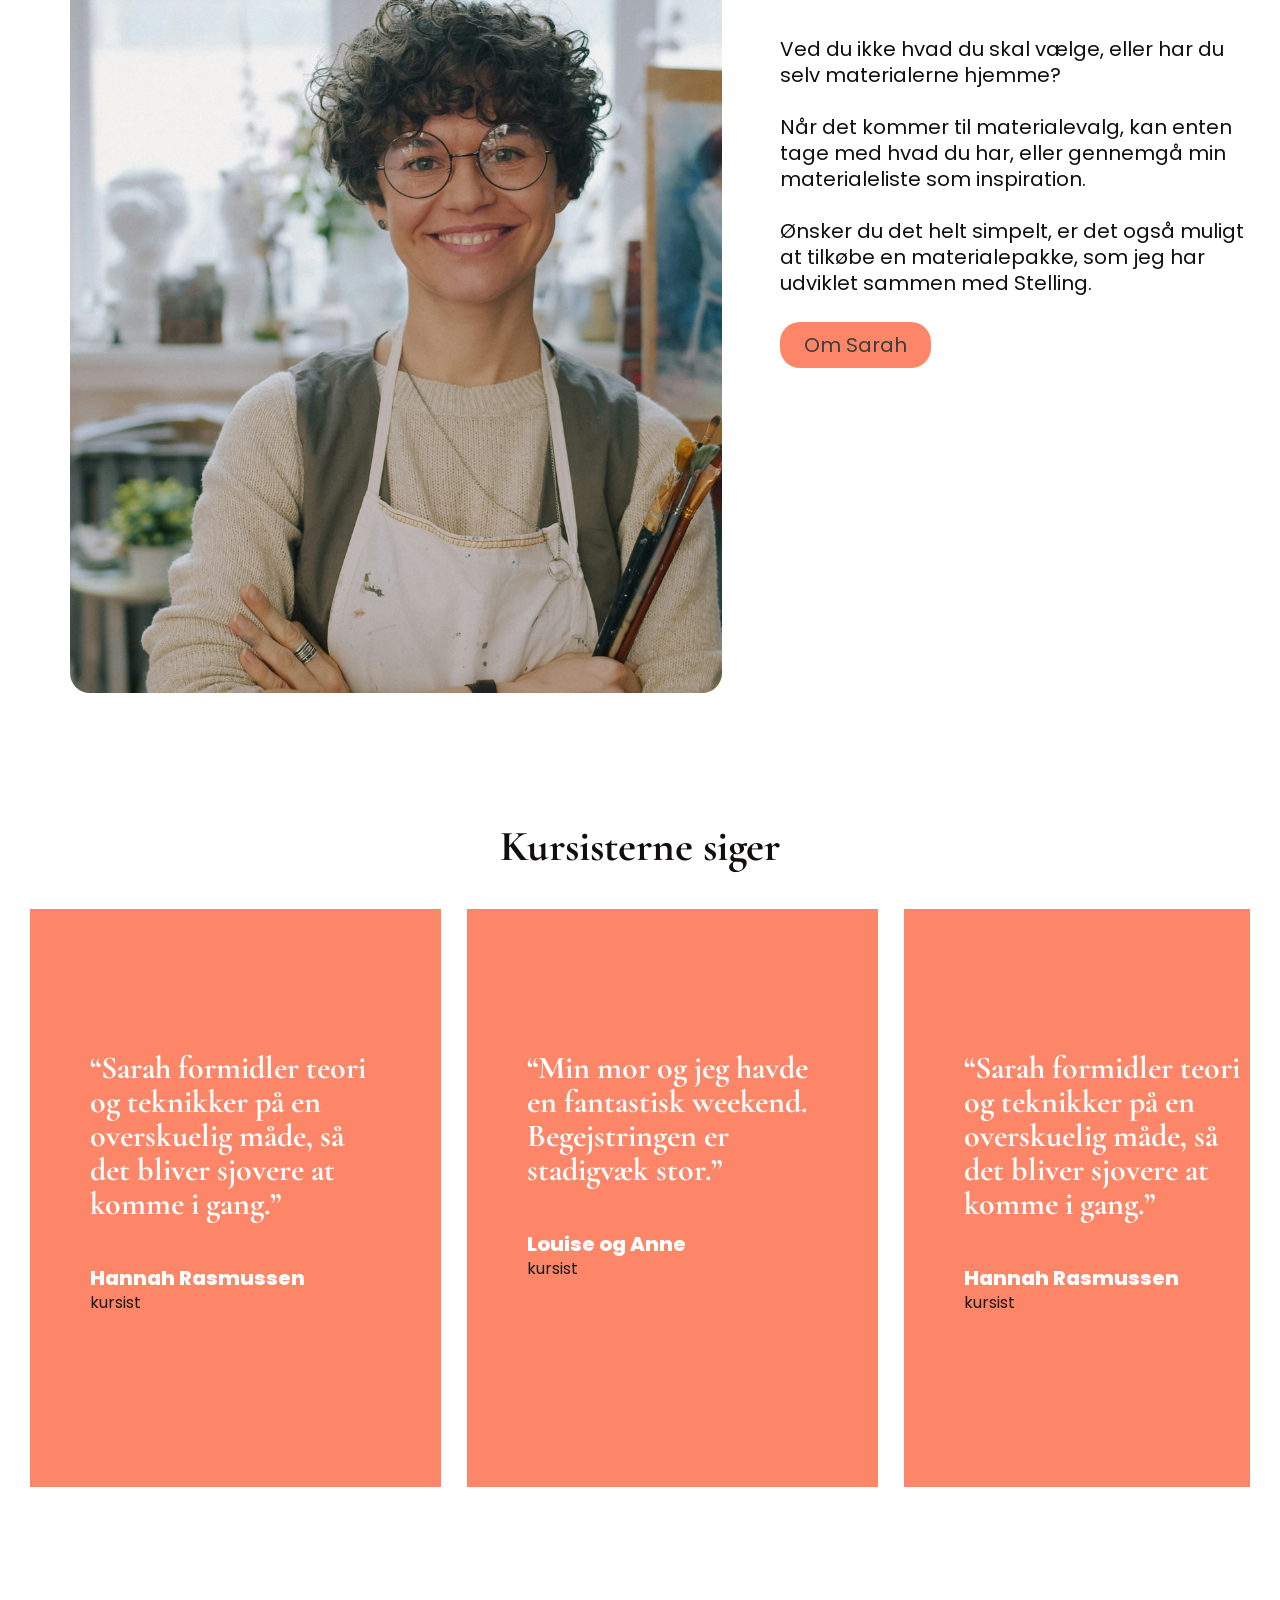
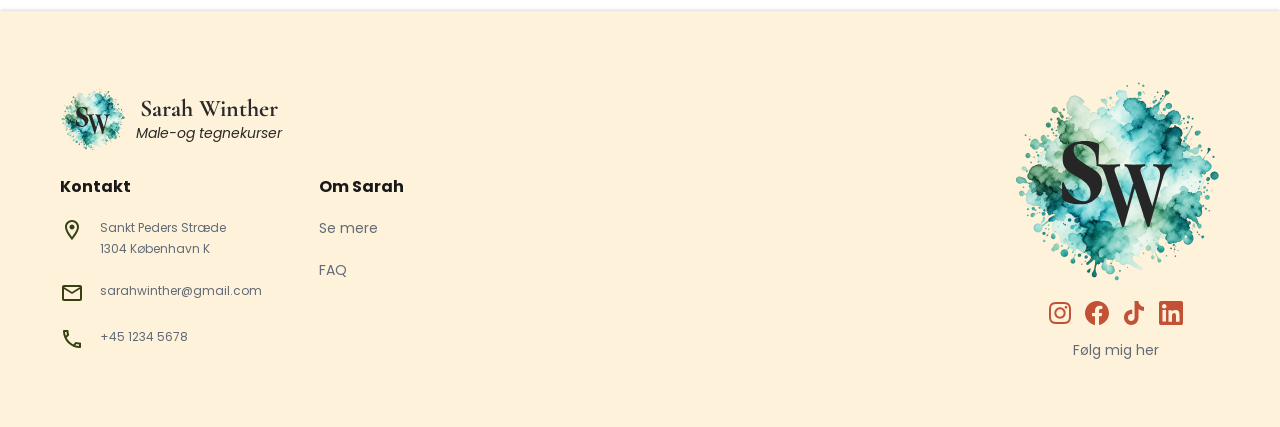
==== commit d9ee8a50: "prompt tilrettelser via chatgpt. samt egne rettelser i html og css - menu.toggle (burgermenu) og mar" ====
--- a/index.html
+++ b/index.html
@@ -22,10 +22,7 @@
         <ul class="nav-list"><li><a href="book.html">Kurser</a></li><li><a href="materialeliste.html">materialer</a></li><li><a href="book.html">Priser</a></li><li><a href="om-sarah.html">Om Sarah</a></li></ul>
       </nav>
       <div class="header-actions"><span>Søg</span><span>Kurv</span></div>
-      <button class="menu-toggle" type="button" aria-expanded="true" aria-controls="mobile-menu">
-        <span class="menu-toggle-line" aria-hidden="true"></span>
-        <span class="visually-hidden">Menu</span>
-      </button>
+      <button class="menu-toggle" type="button" aria-expanded="false" aria-controls="mobile-menu"><span class="visually-hidden">Menu</span></button>
     </div>
   </header>
   <button class="menu-backdrop" type="button" hidden aria-label="Luk menu"></button>
--- a/assets/css/styles.css
+++ b/assets/css/styles.css
@@ -228,7 +228,7 @@
 
 .cta-blue {
   background: var(--skyblue-subtle);
-  color: var(--coal-1);
+  color: var(--skyblue-darker);
   min-height: 39px;
   padding: 10px 24px;
   font-weight: 700;
@@ -236,7 +236,8 @@
 }
 
 .link-cta {
-  color: var(--rasberry-main);
+  color: var(--skyblue-darker);
+);
   font-size: 20px;
   line-height: 26px;
   white-space: nowrap;
@@ -429,28 +430,9 @@
     height: 2px;
     background: var(--coal-1);
   }
-  .menu-toggle .menu-toggle-line,
-  .menu-toggle::before,
-  .menu-toggle::after {
-    content: "";
-    position: absolute;
-    left: 0;
-    width: 52px;
-    height: 2px;
-    background: var(--coal-1);
-  }
-
-  .menu-toggle::before {
-    top: 10px;
-  }
-
-  .menu-toggle .menu-toggle-line {
-    top: 22px;
-  }
-
-  .menu-toggle::after {
-    top: 34px;
-  }
+  .menu-toggle::before { top: 10px; }
+  .menu-toggle span { top: 22px; }
+  .menu-toggle::after { top: 34px; }
   .mobile-drawer {
     display: block;
     position: fixed;
@@ -515,7 +497,7 @@
   .material .text-block p:last-child { order: 2; margin-top: 0; }
   .material .image-card { order: 3; height: 206px; width: 100%; margin-top: 0; margin-left: 0; }
   .sarah-split { flex-direction: column; gap: 19px; }
-  .sarah-split .image-card { order: 1; height: 206px; width: 100%; margin-left: 0;}
+  .sarah-split .image-card { order: 1; height: 206px; width: 100%; margin-left: 0}
   .sarah-split .text-block { order: 2; display: flex; flex-direction: column; gap: 19px; }
   .sarah-split .text-block h2 { margin-bottom: 0; }
   .sarah-split .text-block p { margin-top: 0; }
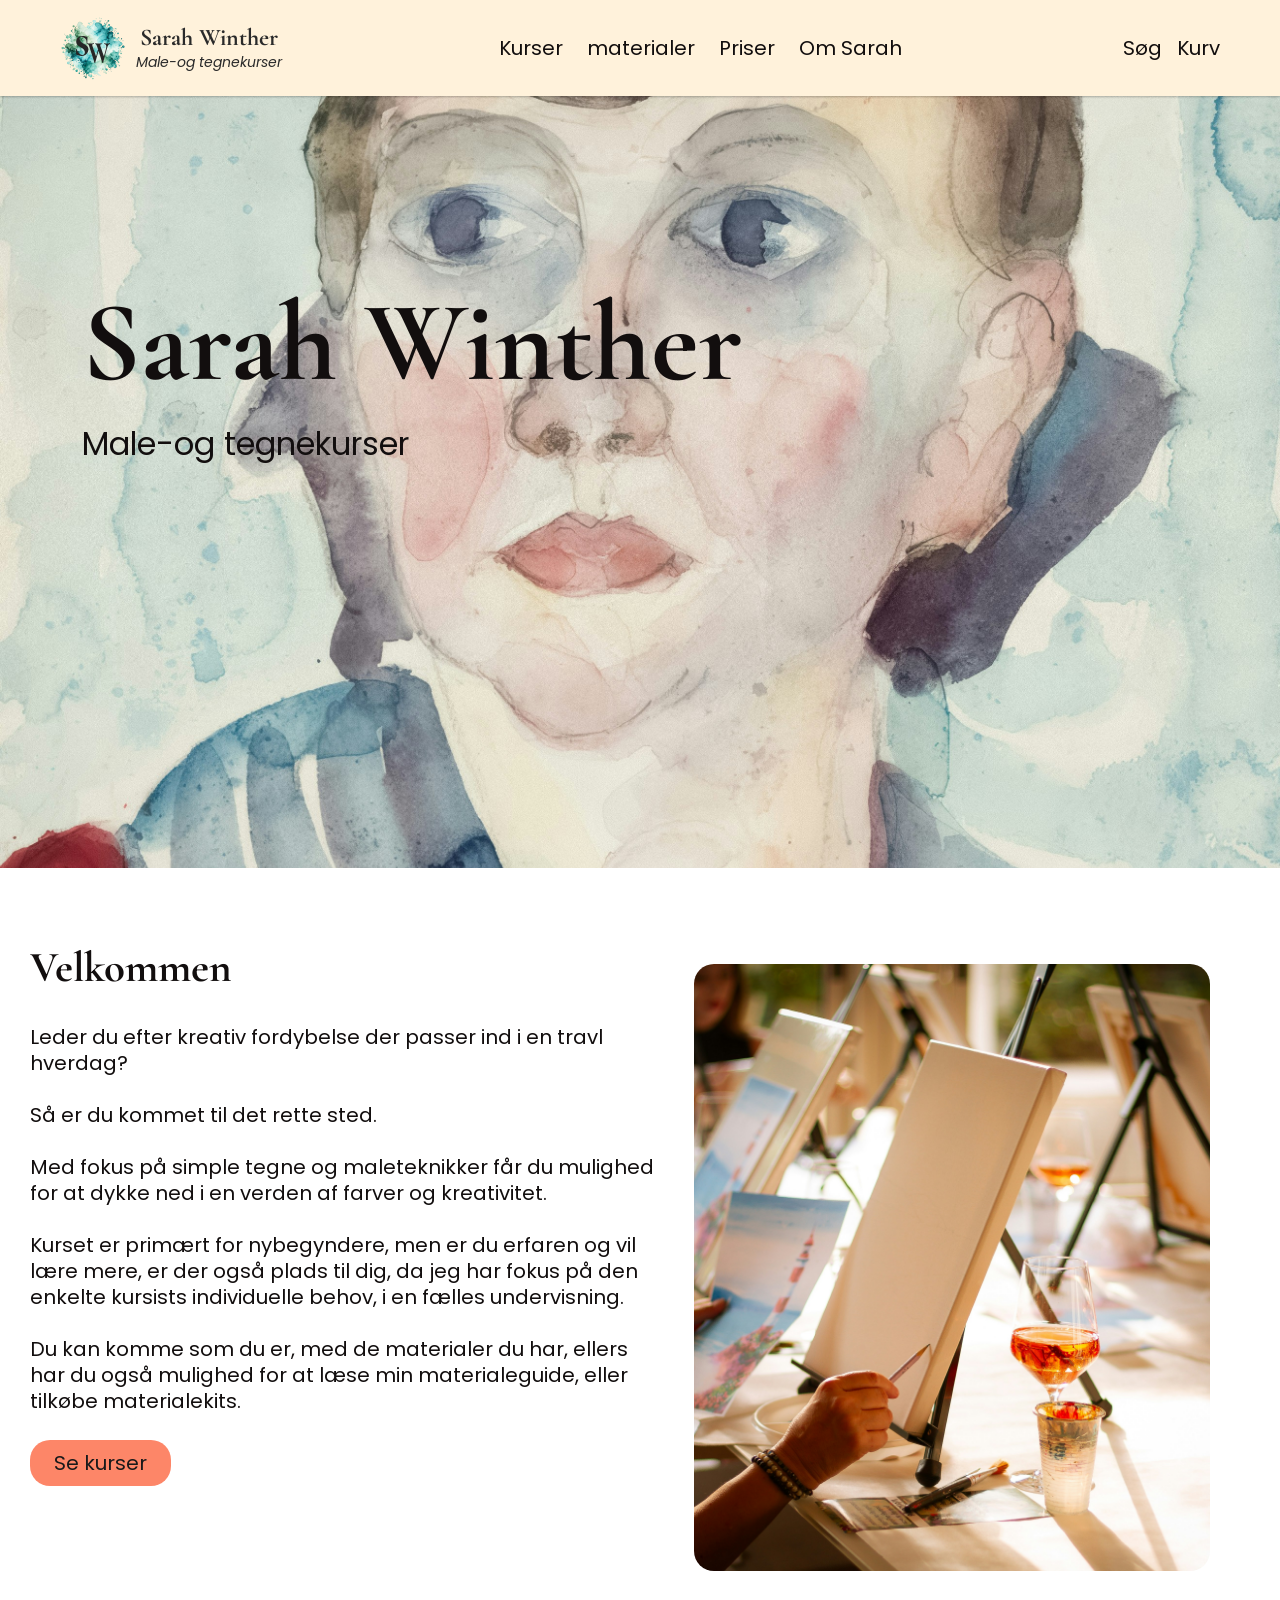
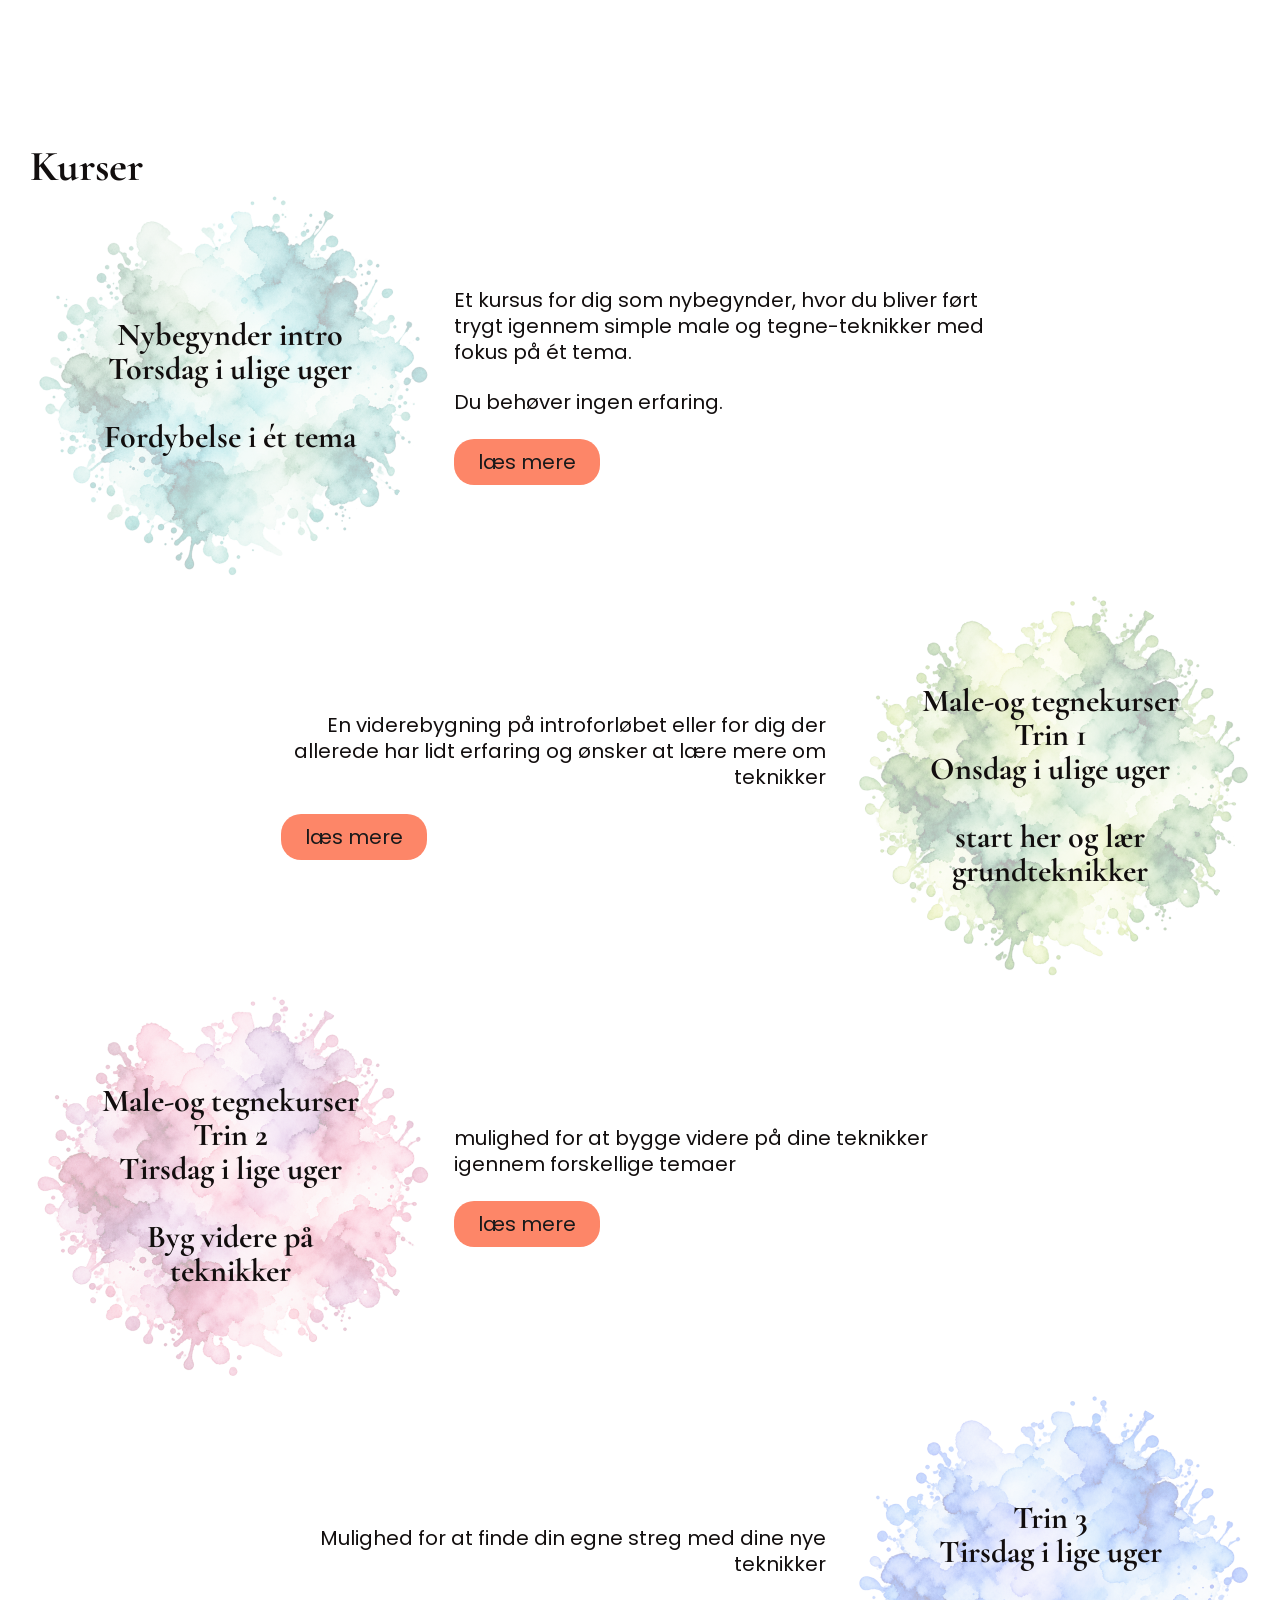
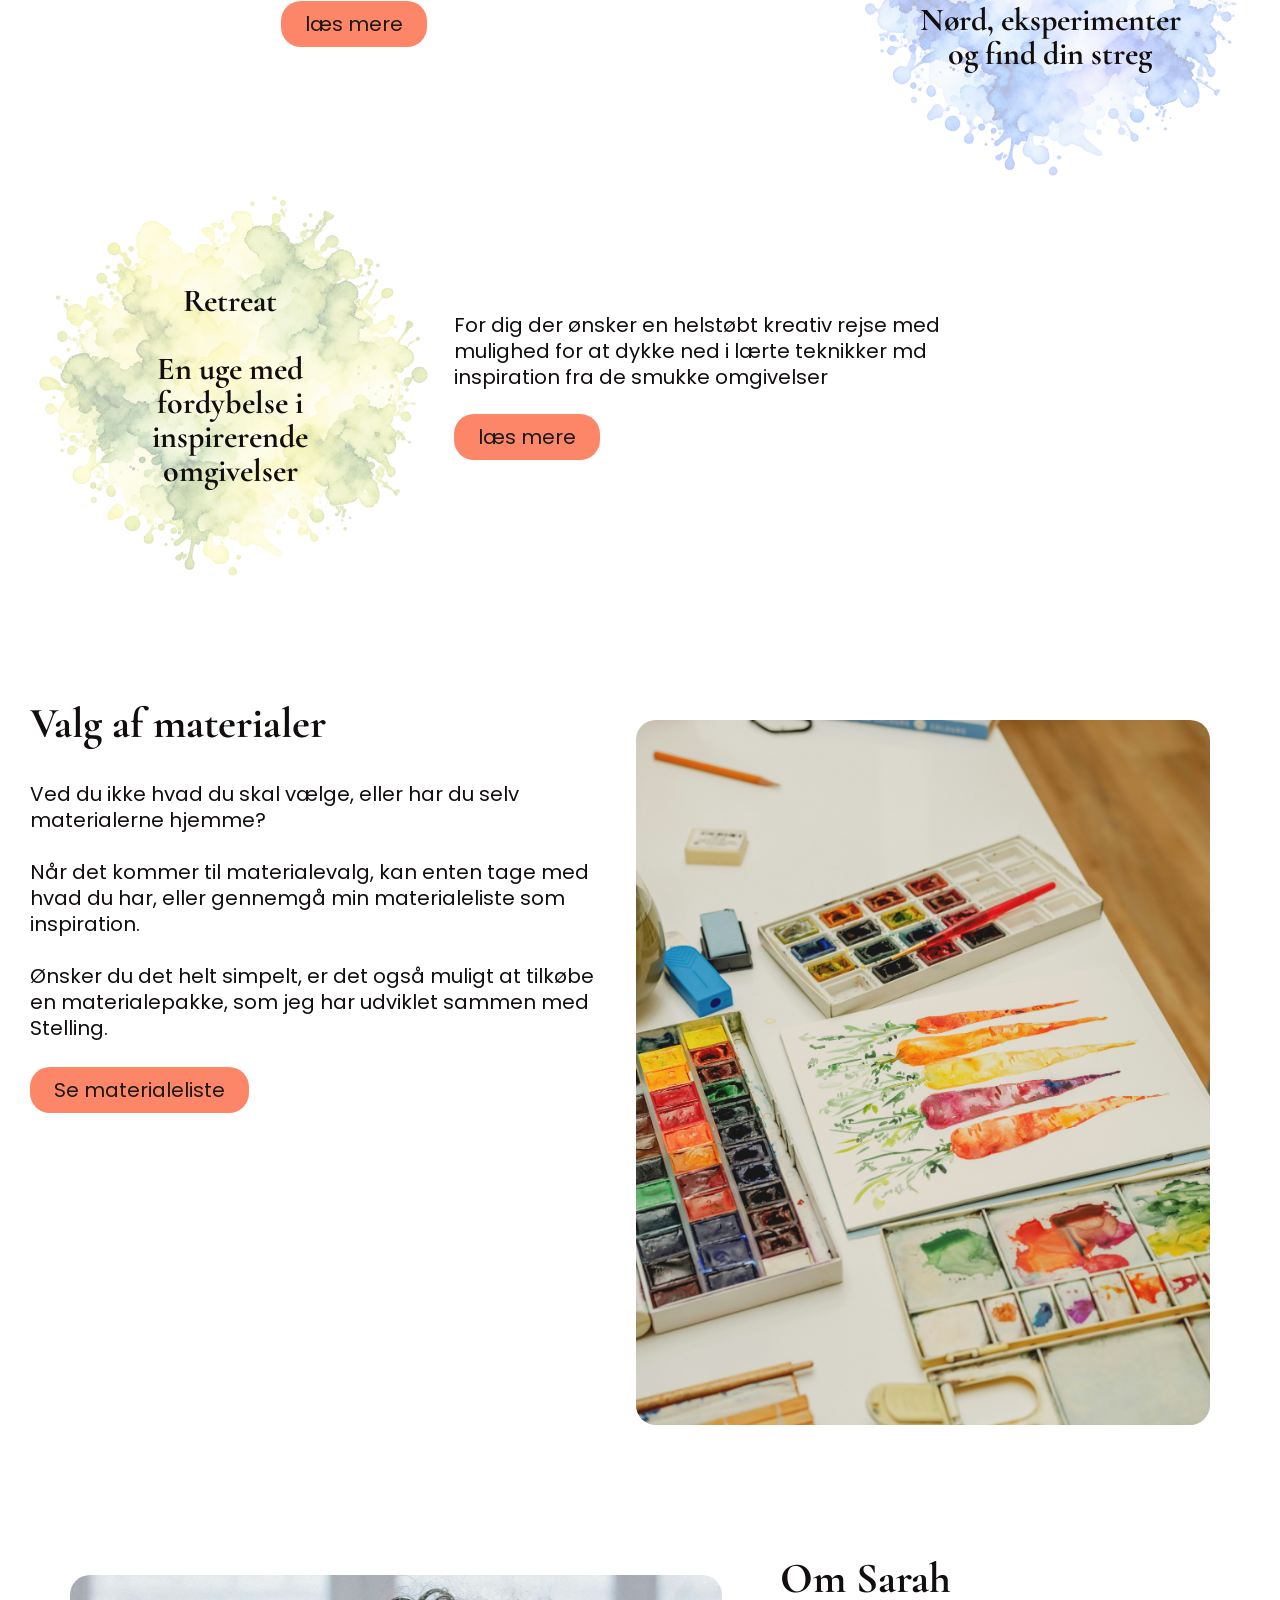
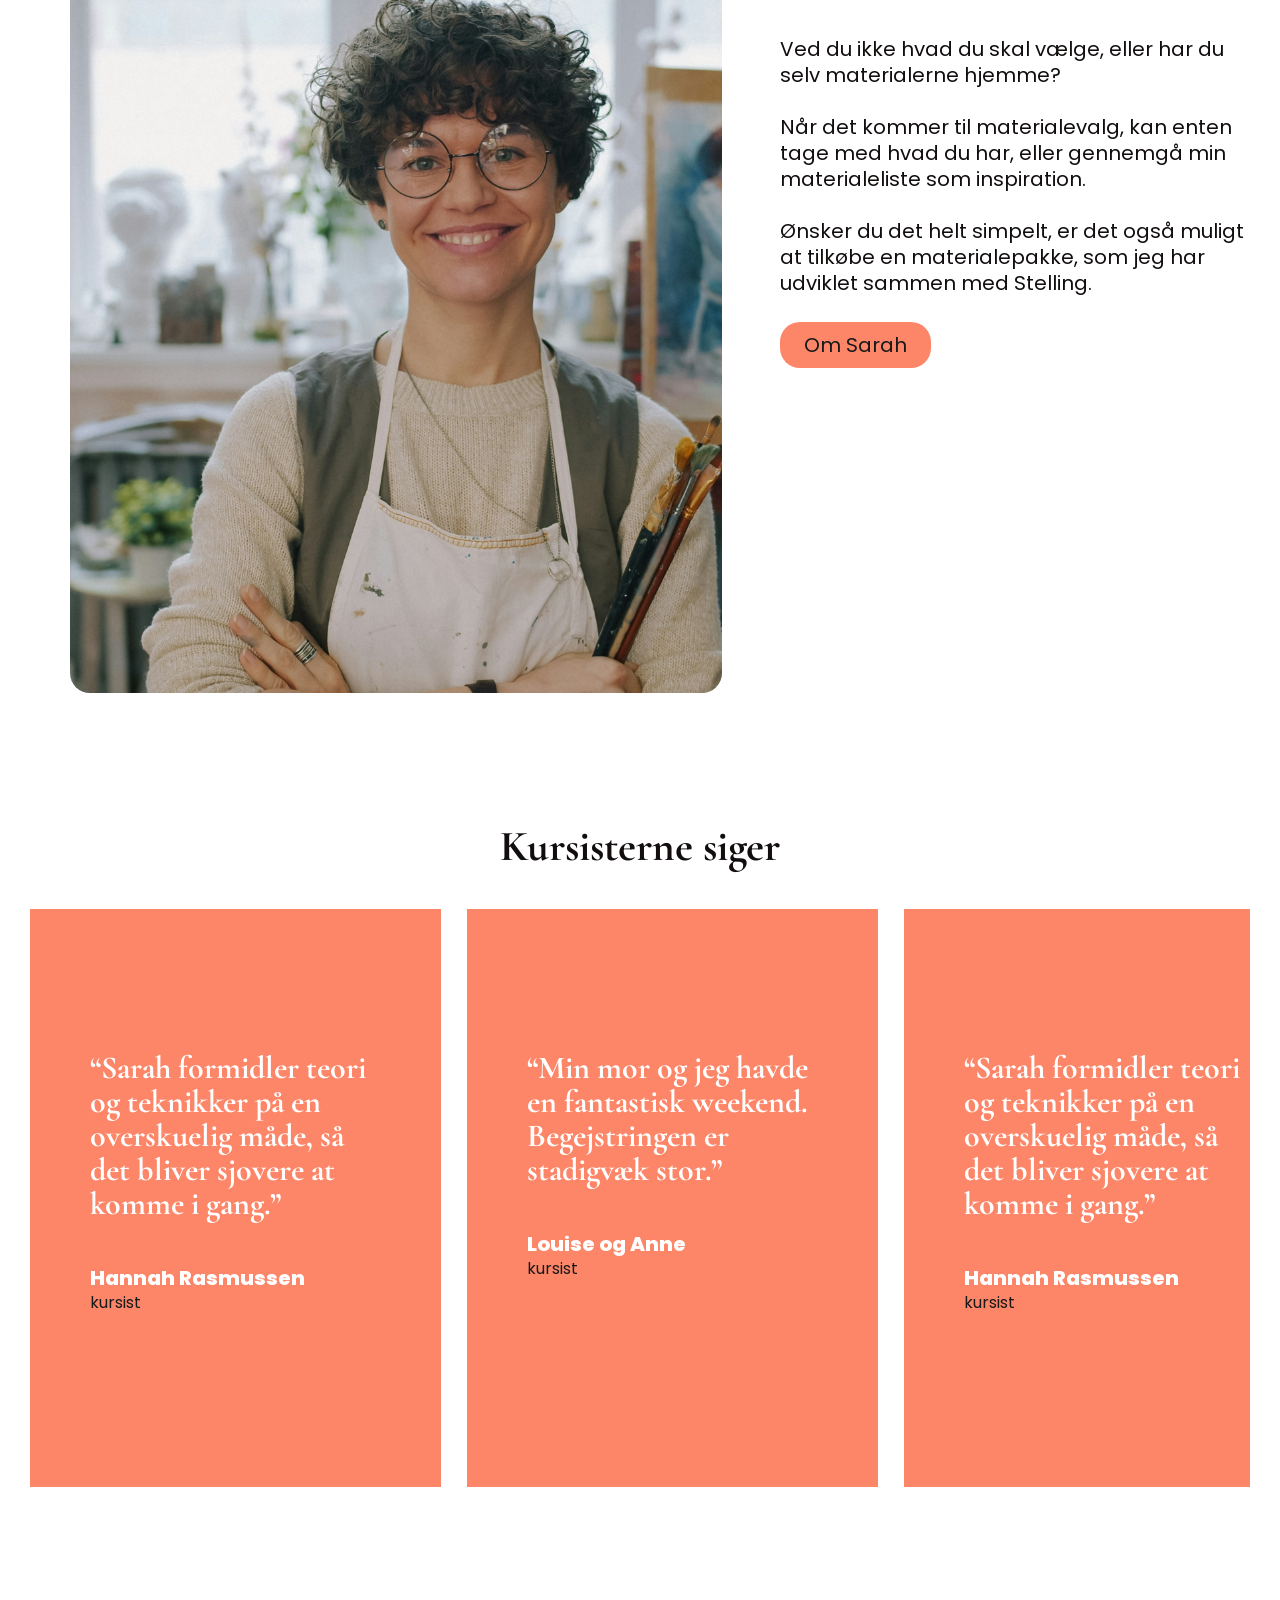
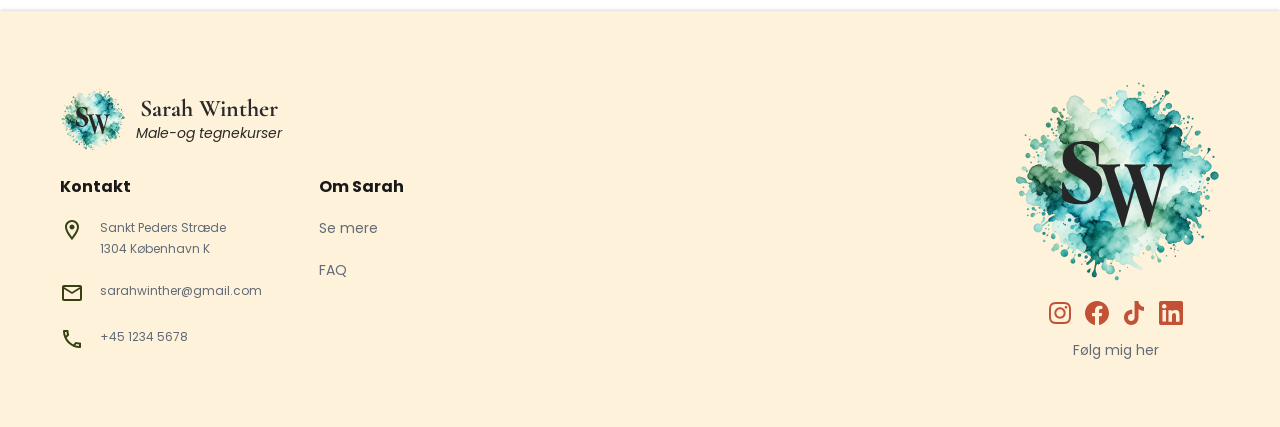
==== commit dd2b39ae: "tilrettelser af kna" ====
--- a/index.html
+++ b/index.html
@@ -57,23 +57,23 @@
         <div class="course-scroll">
           <article class="course-feature">
             <div class="course-bubble"><img src="assets/images/course-1.png" alt="" width="400" height="400"><h3>Nybegynder intro<br>Torsdag i ulige uger<br><br>Fordybelse i ét tema</h3></div>
-            <div class="course-copy"><p>Et kursus for dig som nybegynder, hvor du bliver ført trygt igennem simple male og tegne-teknikker med fokus på ét tema.</p><p>Du behøver ingen erfaring.</p><a class="link-cta" href="book.html">læs mere--&gt;</a></div>
+            <div class="course-copy"><p>Et kursus for dig som nybegynder, hvor du bliver ført trygt igennem simple male og tegne-teknikker med fokus på ét tema.</p><p>Du behøver ingen erfaring.</p><a class="cta cta-pink" href="book.html">læs mere</a></div>
           </article>
           <article class="course-feature right">
-            <div class="course-copy"><p>En viderebygning på introforløbet eller for dig der allerede har lidt erfaring og ønsker at lære mere om teknikker</p><a class="link-cta" href="book.html">&lt;--læs mere</a></div>
+            <div class="course-copy"><p>En viderebygning på introforløbet eller for dig der allerede har lidt erfaring og ønsker at lære mere om teknikker</p><a class="cta cta-pink" href="book.html">læs mere</a></div>
             <div class="course-bubble"><img src="assets/images/course-2.png" alt="" width="400" height="400"><h3>Male-og tegnekurser<br>Trin 1<br>Onsdag i ulige uger<br><br>start her og lær grundteknikker</h3></div>
           </article>
           <article class="course-feature">
             <div class="course-bubble"><img src="assets/images/course-3.png" alt="" width="400" height="400"><h3>Male-og tegnekurser<br>Trin 2<br>Tirsdag i lige uger<br><br>Byg videre på teknikker</h3></div>
-            <div class="course-copy"><p>mulighed for at bygge videre på dine teknikker igennem forskellige temaer</p><a class="link-cta" href="book.html">læs mere--&gt;</a></div>
+            <div class="course-copy"><p>mulighed for at bygge videre på dine teknikker igennem forskellige temaer</p><a class="cta cta-pink" href="book.html">læs mere</a></div>
           </article>
           <article class="course-feature right">
-            <div class="course-copy"><p>Mulighed for at finde din egne streg med dine nye teknikker</p><a class="link-cta" href="book.html">&lt;--læs mere</a></div>
+            <div class="course-copy"><p>Mulighed for at finde din egne streg med dine nye teknikker</p><a class="cta cta-pink" href="book.html">læs mere</a></div>
             <div class="course-bubble"><img src="assets/images/course-4.png" alt="" width="400" height="400"><h3>Trin 3<br>Tirsdag i lige uger<br><br>Nørd, eksperimenter og find din streg</h3></div>
           </article>
           <article class="course-feature">
             <div class="course-bubble"><img src="assets/images/course-5.png" alt="" width="400" height="400"><h3>Retreat<br><br>En uge med fordybelse i inspirerende omgivelser</h3></div>
-            <div class="course-copy"><p>For dig der ønsker en helstøbt kreativ rejse med mulighed for at dykke ned i lærte teknikker md inspiration fra de smukke omgivelser</p><a class="link-cta" href="book.html">læs mere--&gt;</a></div>
+            <div class="course-copy"><p>For dig der ønsker en helstøbt kreativ rejse med mulighed for at dykke ned i lærte teknikker md inspiration fra de smukke omgivelser</p><a class="cta cta-pink" href="book.html">læs mere</a></div>
           </article>
         </div>
       </section>
--- a/assets/css/styles.css
+++ b/assets/css/styles.css
@@ -209,8 +209,9 @@
 }
 
 .cta-pink {
+  align-self: flex-start;
   background: var(--rasberry-main);
-  color: #3d3d3d;
+  color: var(--coal-1);
   min-height: 46px;
   padding: 10px 24px;
   font-size: 20px;
@@ -233,14 +234,6 @@
   padding: 10px 24px;
   font-weight: 700;
   font-size: 16px;
-}
-
-.link-cta {
-  color: var(--skyblue-darker);
-);
-  font-size: 20px;
-  line-height: 26px;
-  white-space: nowrap;
 }
 
 .courses-home { padding-top: 42px; }
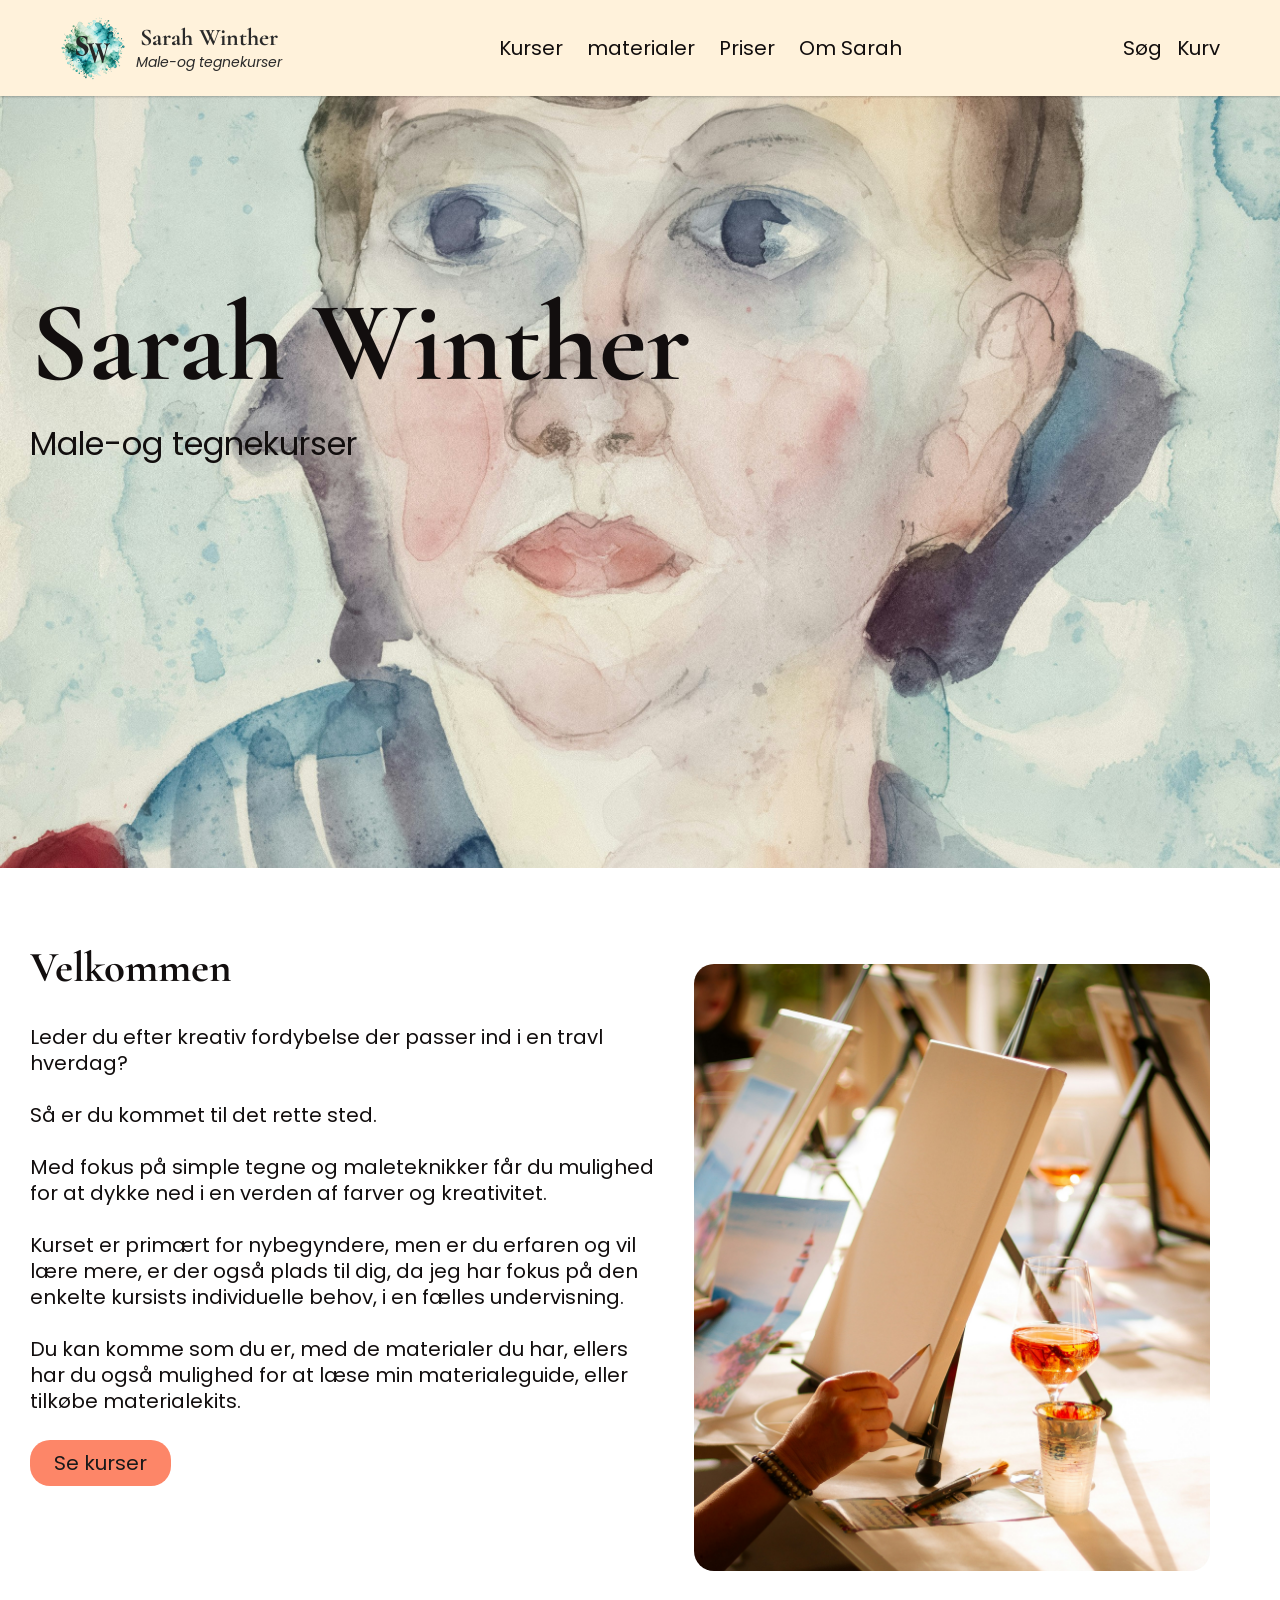
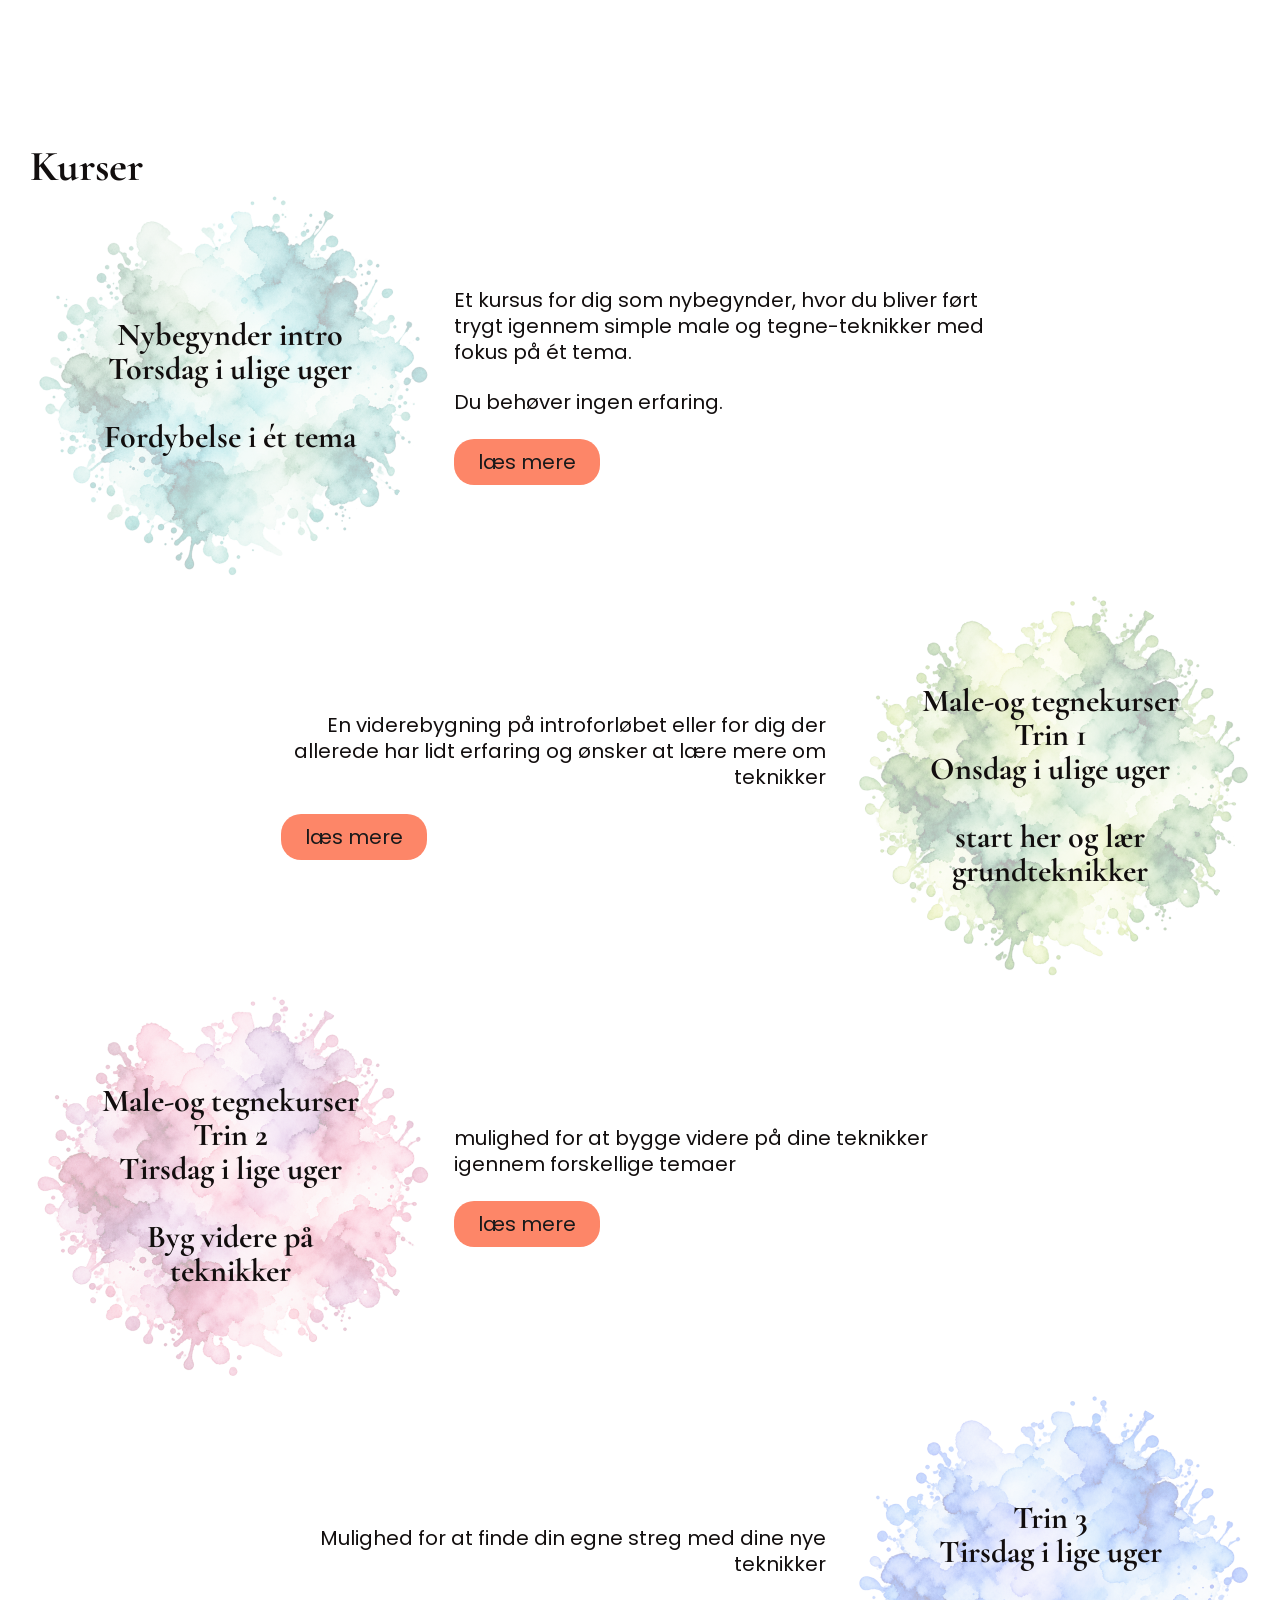
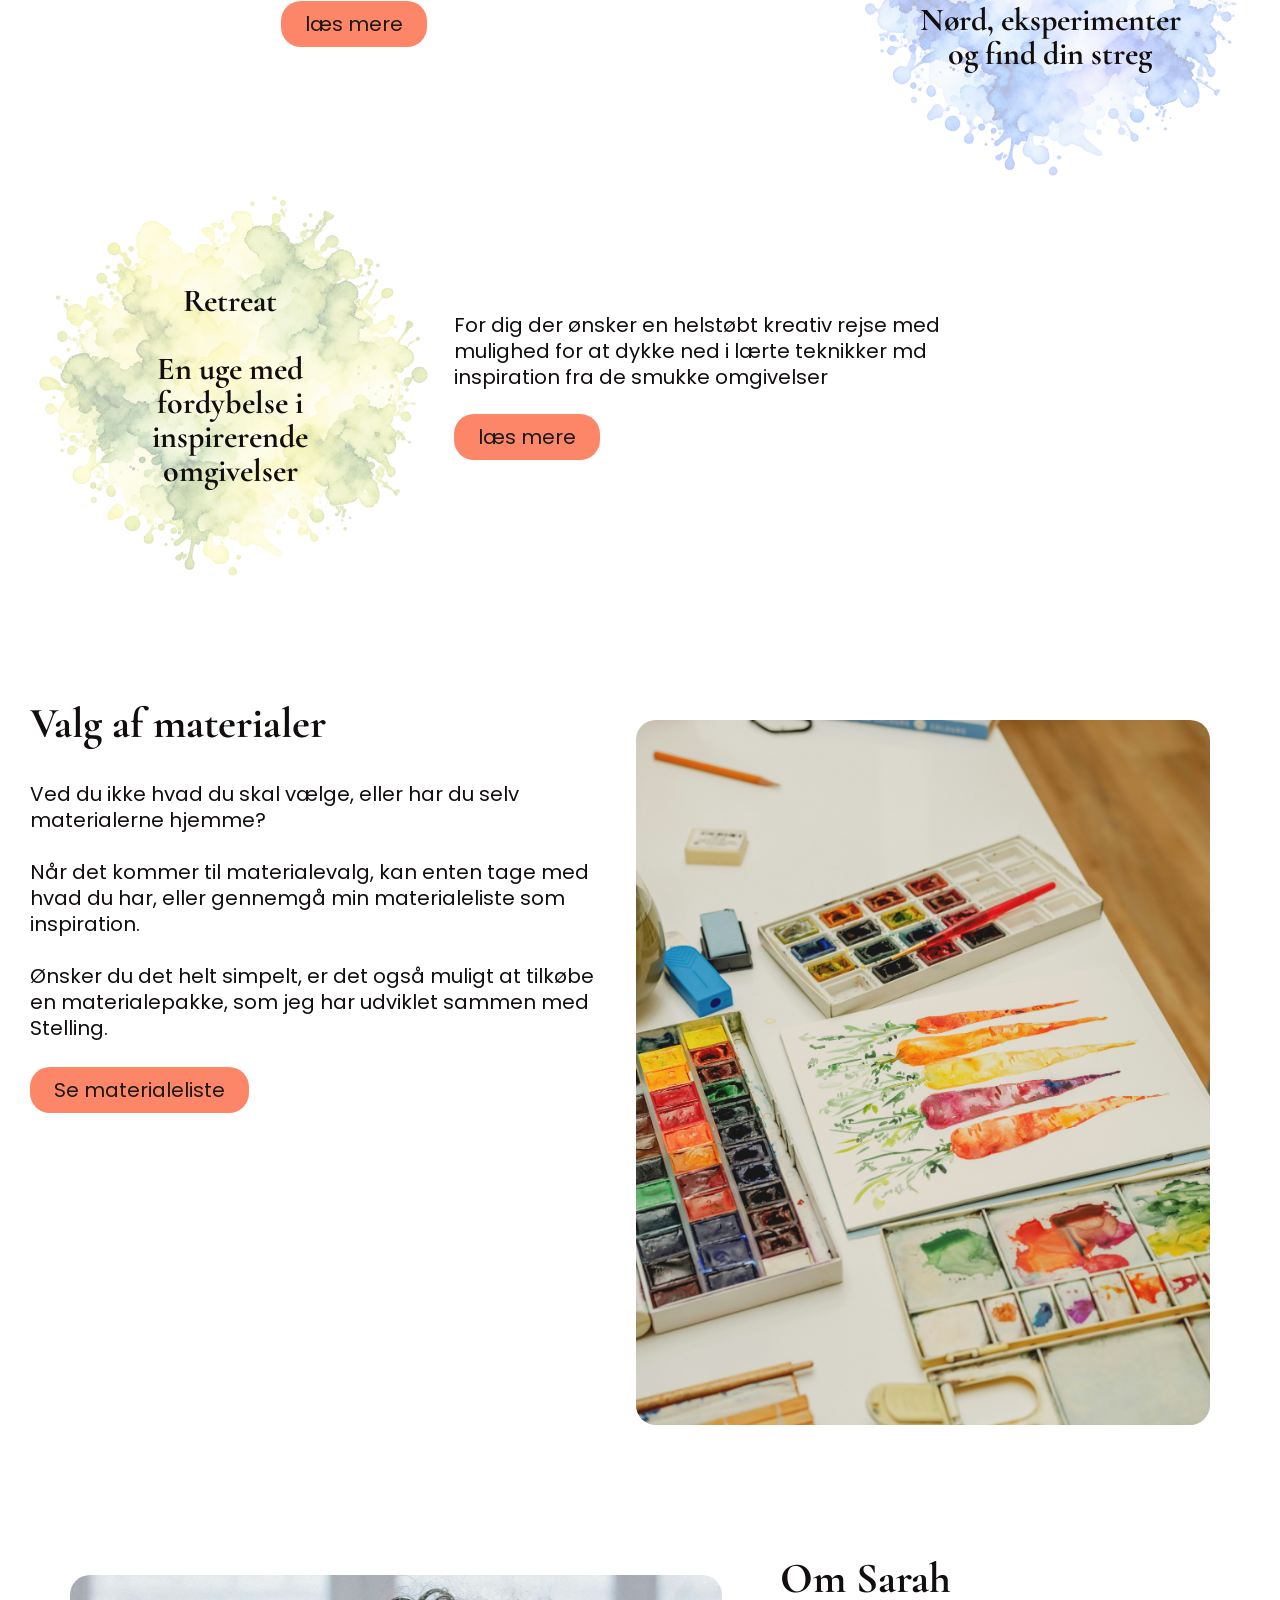
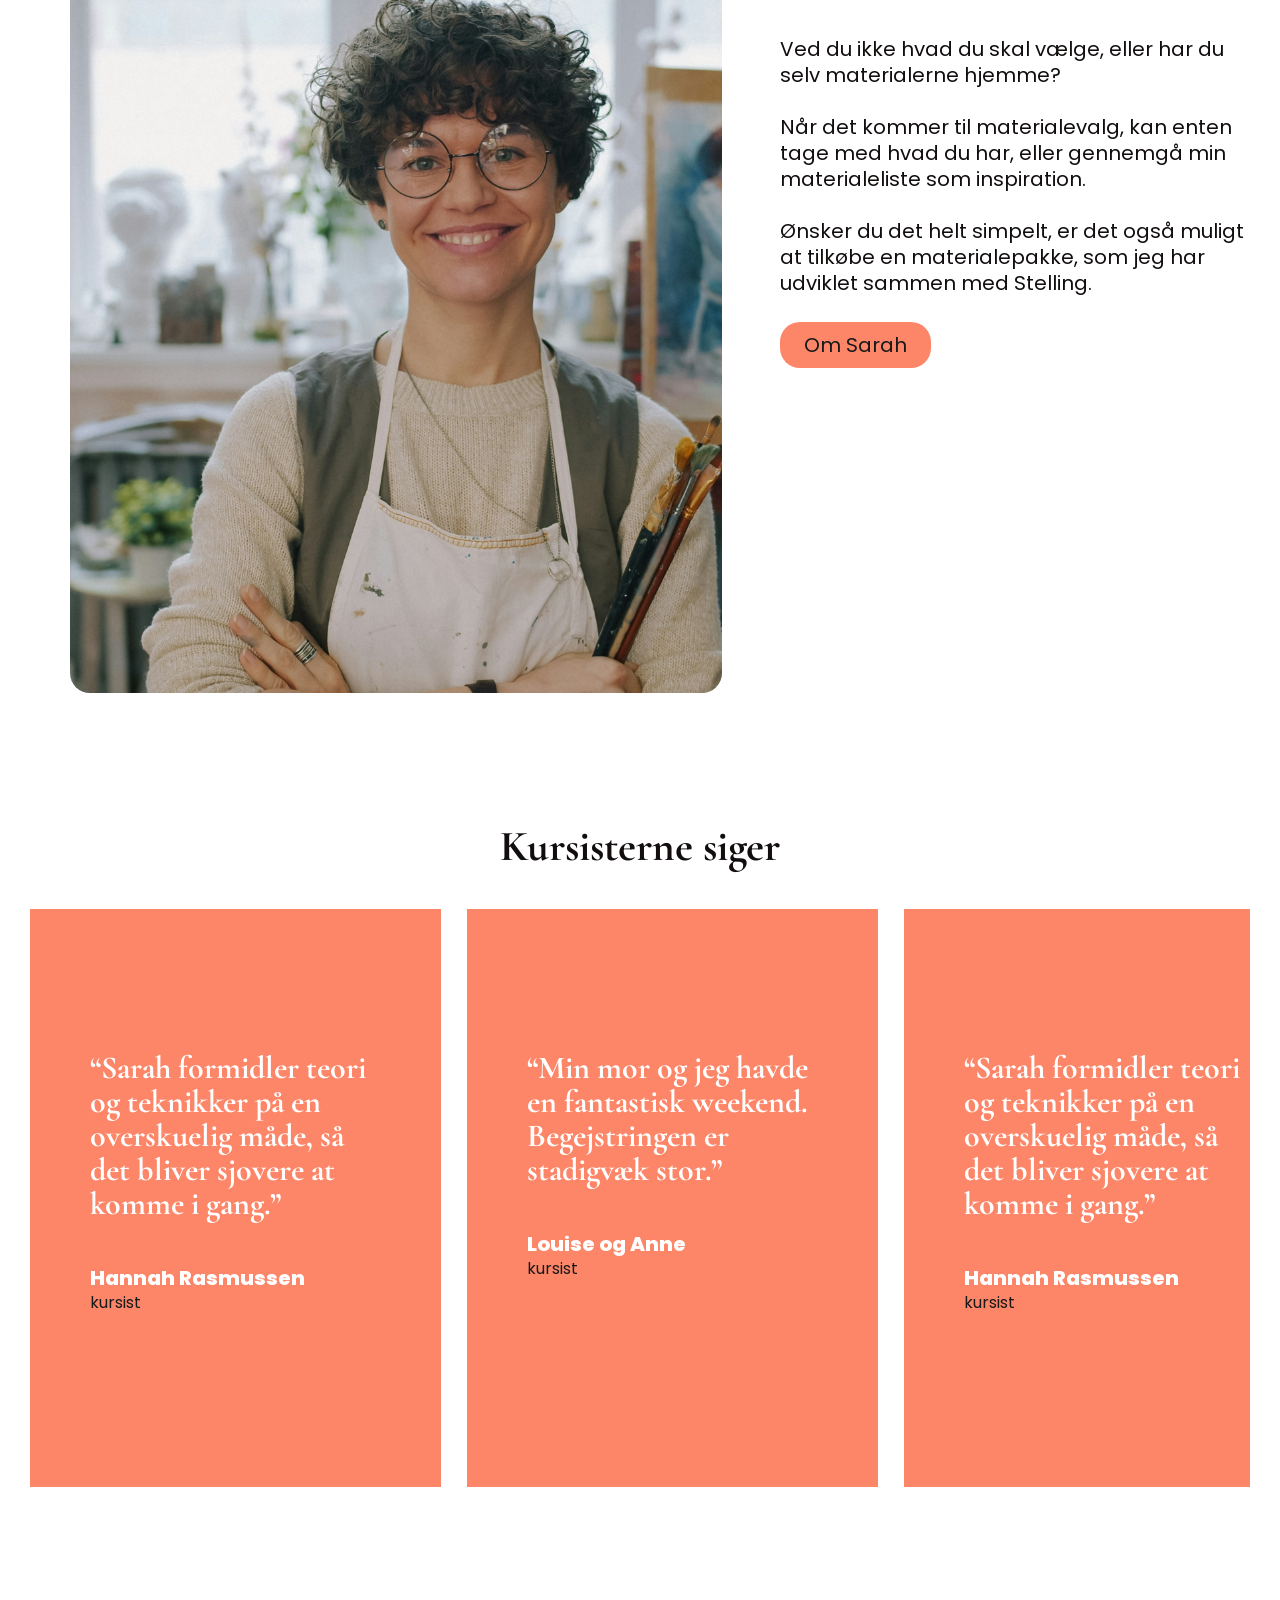
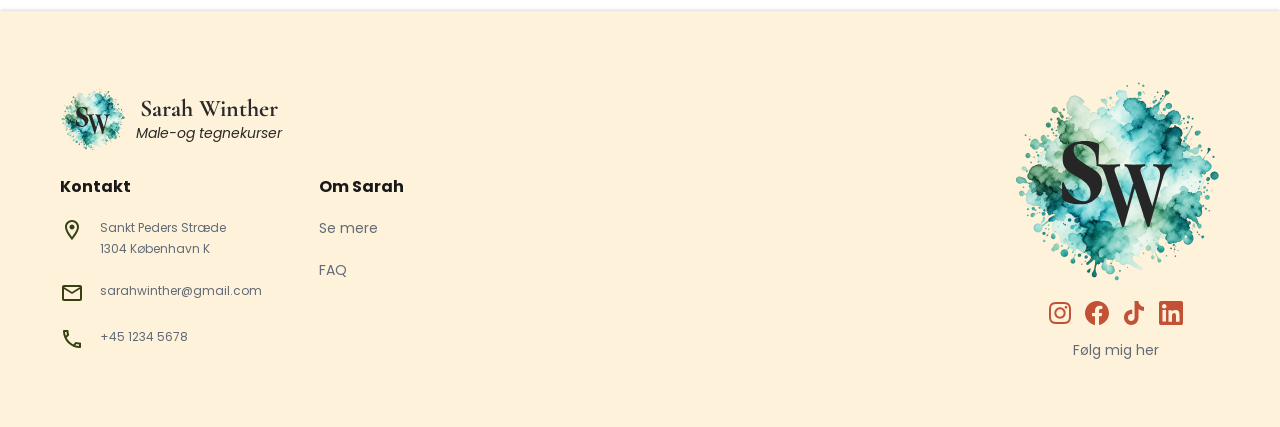
==== commit 776f08ea: "tilrettelser af herotitle og subtitle på heroimage" ====
--- a/index.html
+++ b/index.html
@@ -32,7 +32,7 @@
 
   <main>
     <section class="hero" aria-labelledby="hero-title">
-      <div>
+      <div class="hero-inner">
         <h1 class="hero-title" id="hero-title">Sarah Winther</h1>
         <p class="hero-subtitle">Male-og tegnekurser</p>
       </div>
--- a/assets/css/styles.css
+++ b/assets/css/styles.css
@@ -155,7 +155,12 @@
   background: url("../images/hero.png") center 31% / cover no-repeat;
   display: flex;
   align-items: flex-start;
-  padding: 218px 0 0 82px;
+  padding-top: 218px;
+}
+
+.hero-inner {
+  width: var(--content);
+  margin: 0 auto;
 }
 
 .hero-title {
@@ -451,7 +456,7 @@
 
   .hero {
     min-height: 263px;
-    padding: 103px 0 0 31px;
+    padding-top: 103px;
     background-position: center 18%;
   }
   .hero-title { font-size: 48px; line-height: 44px; }
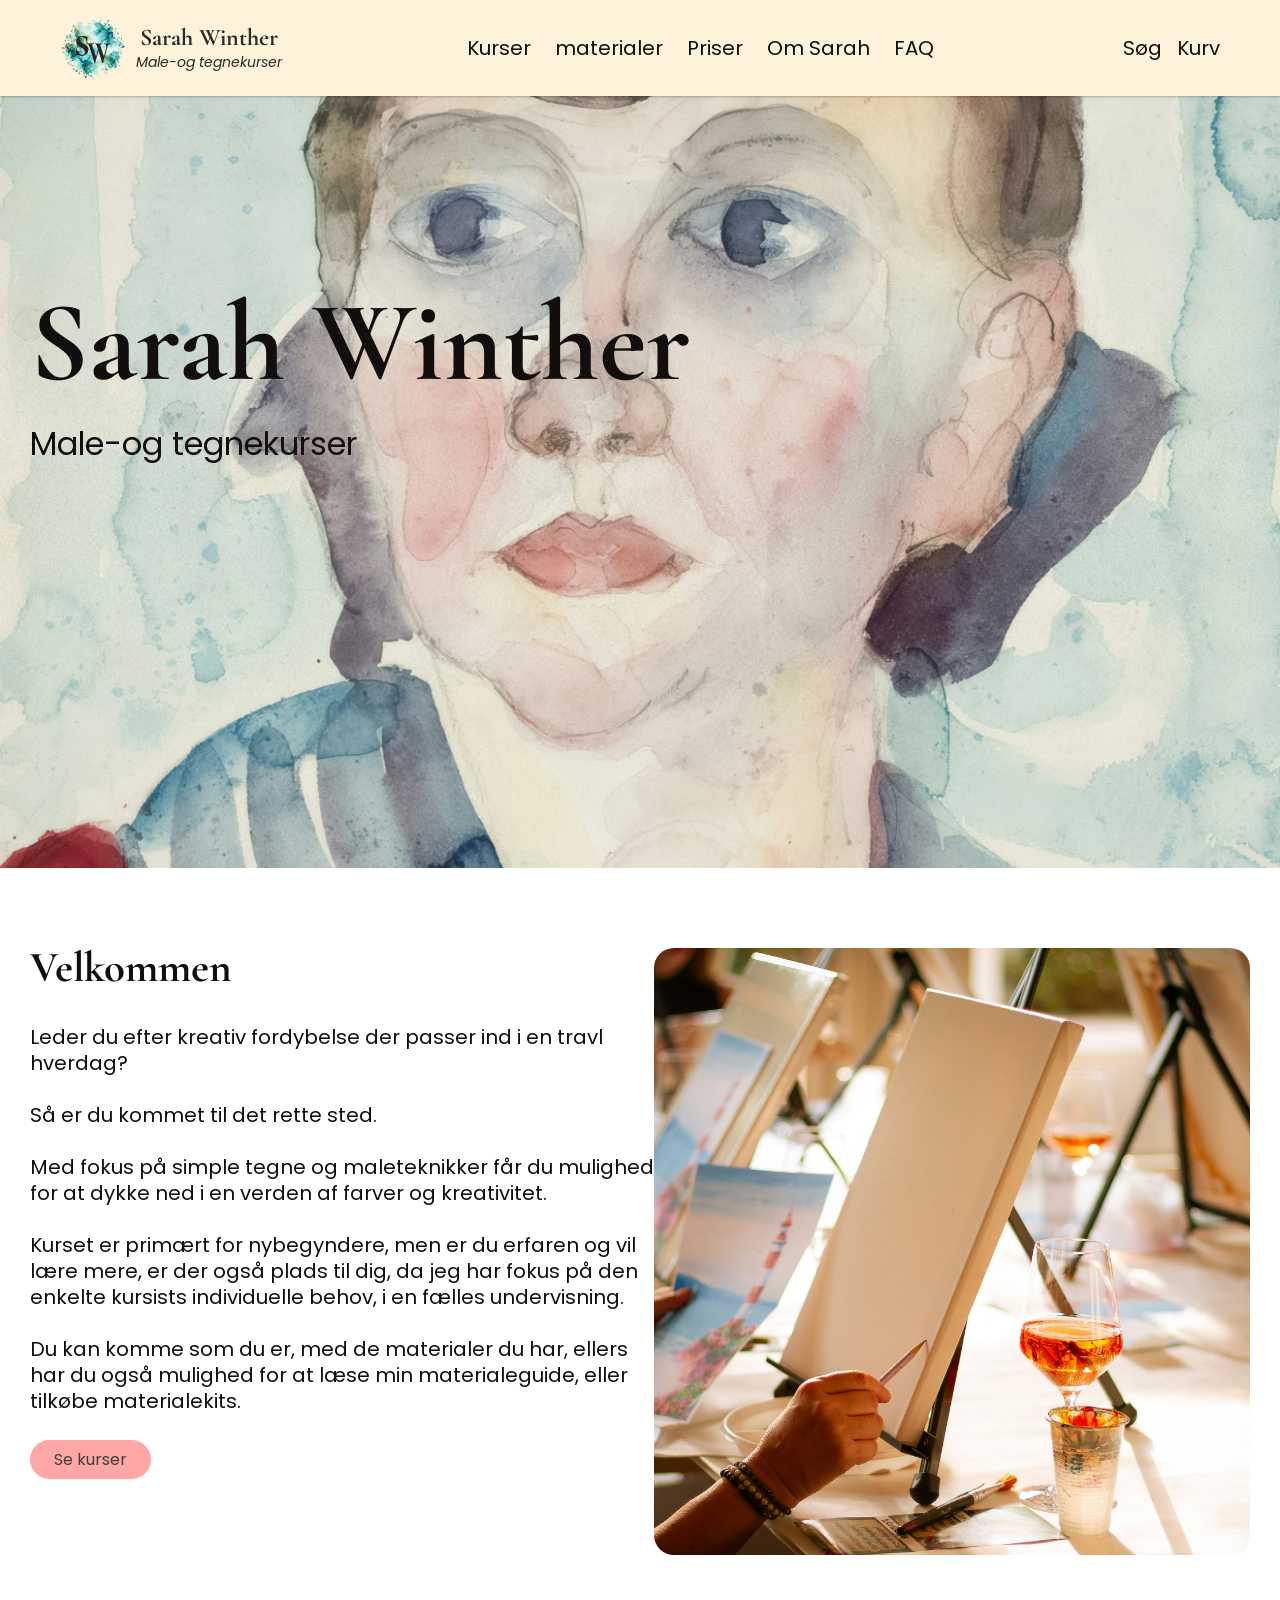
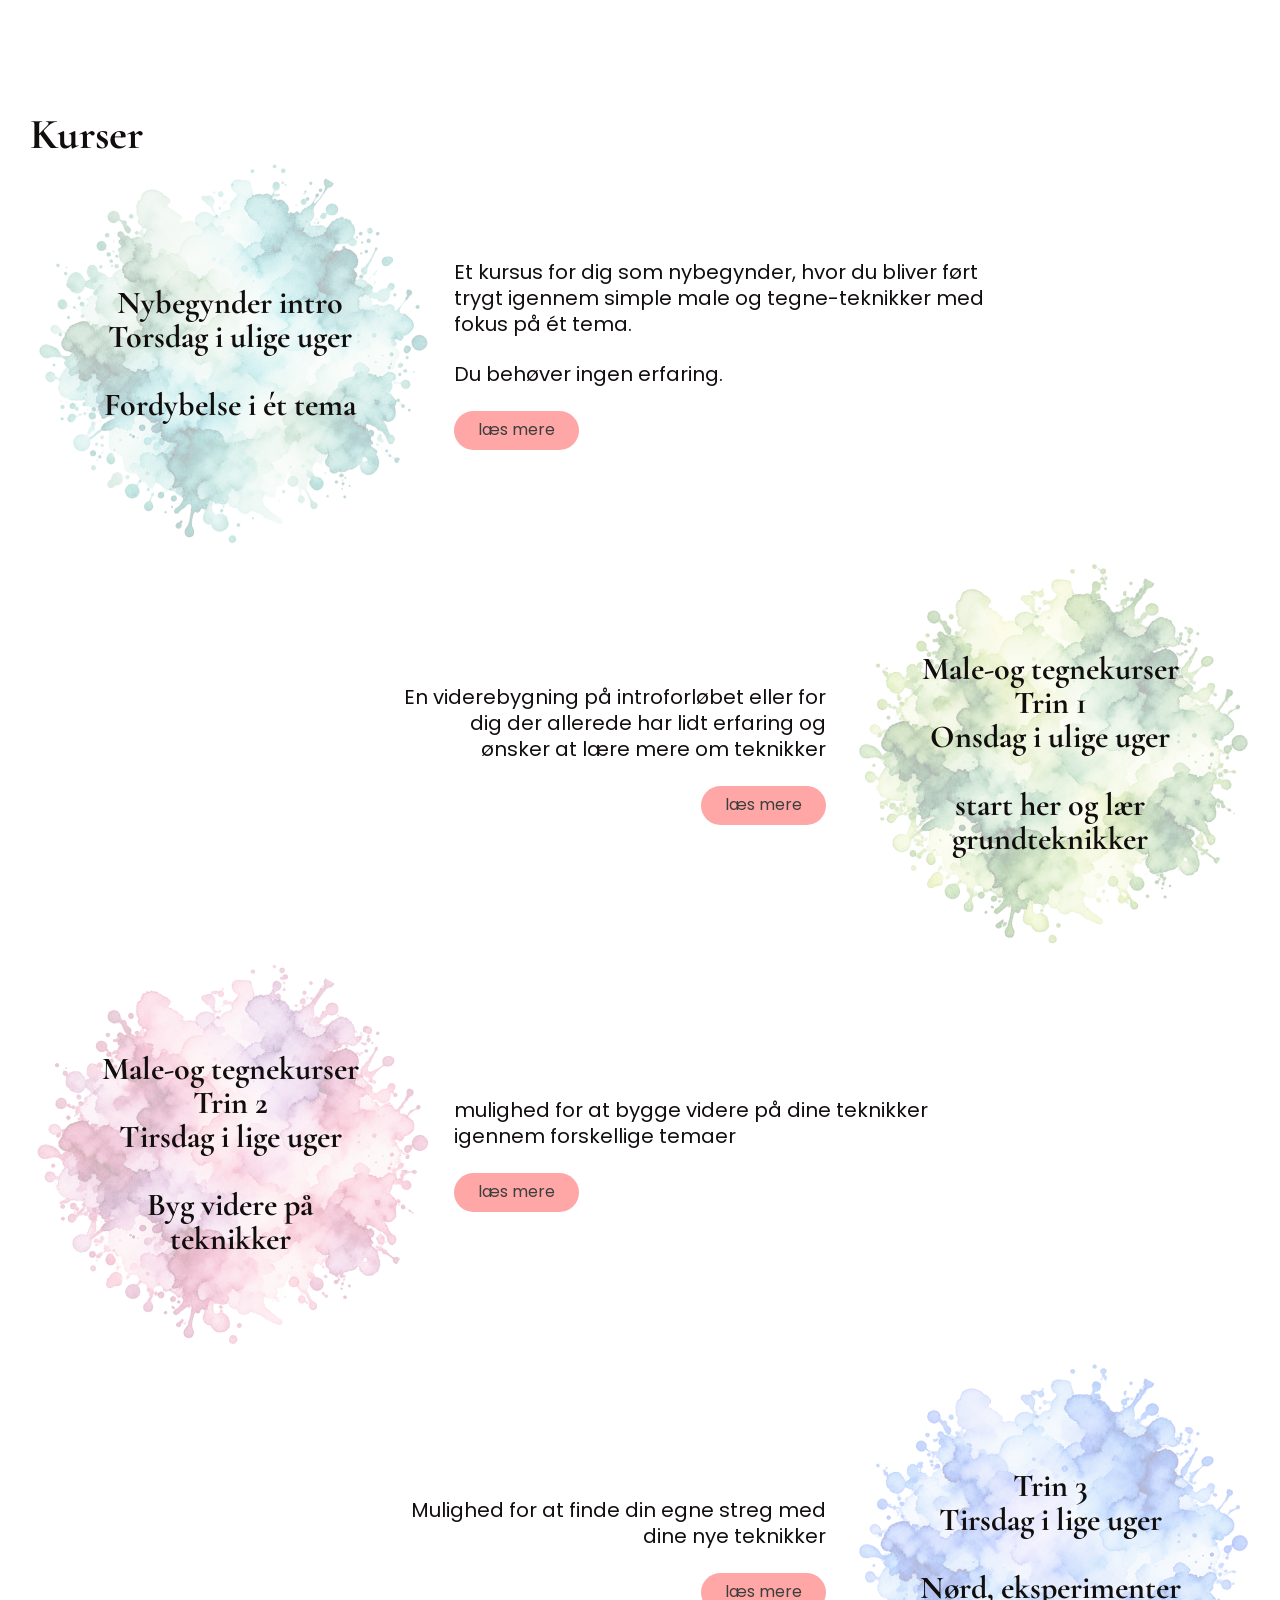
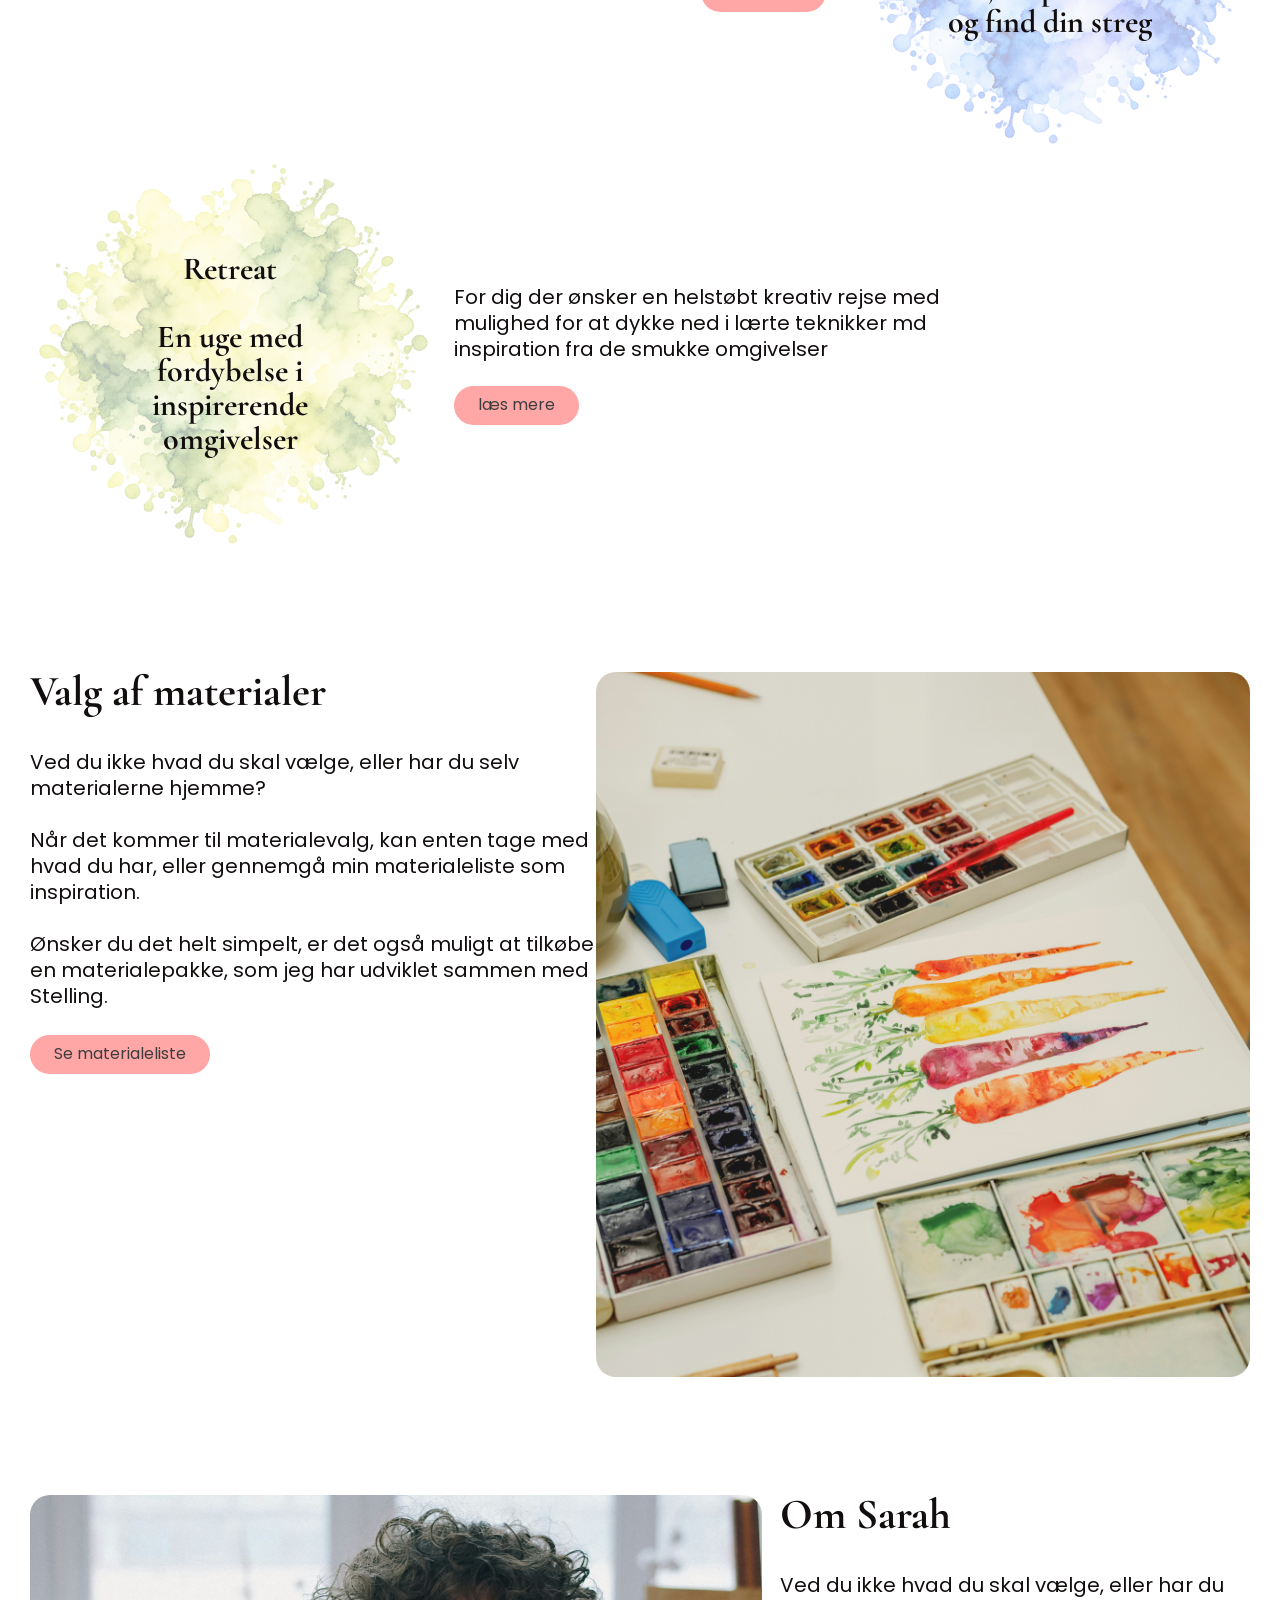
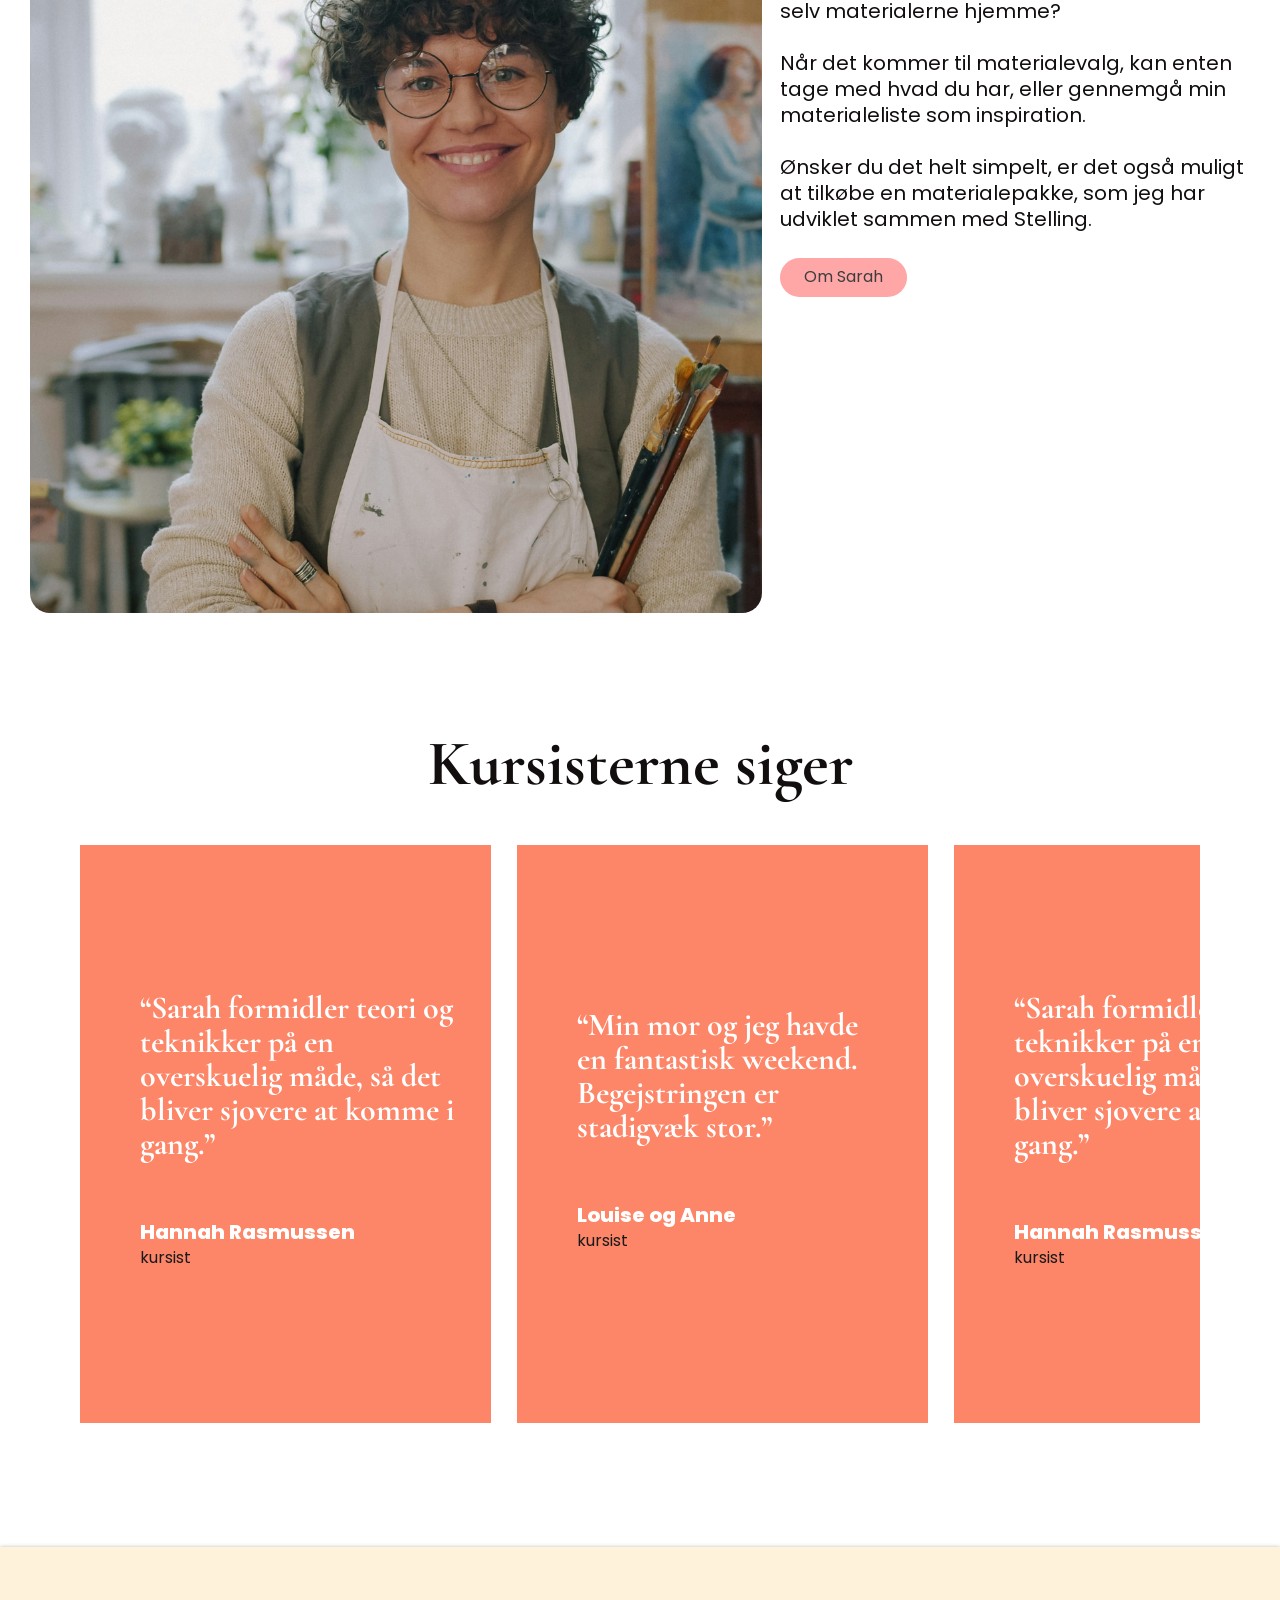
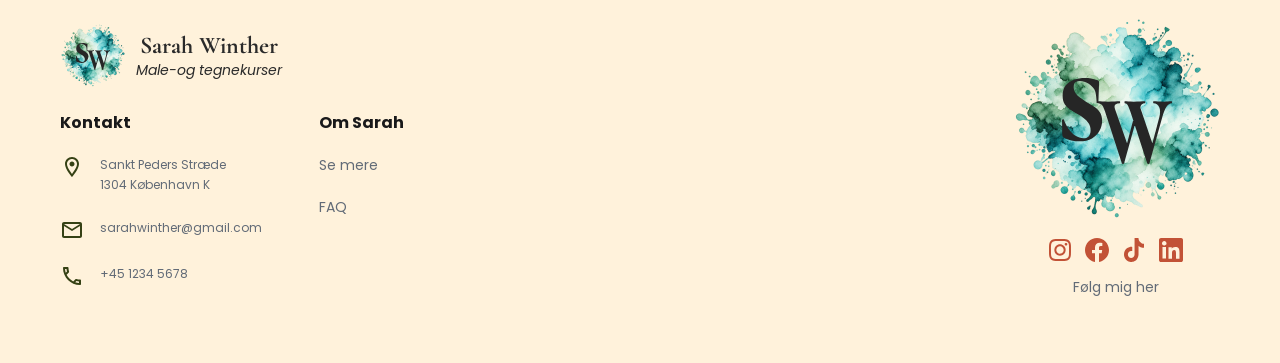
==== commit 046072d0: "opdateret faq" ====
--- a/index.html
+++ b/index.html
@@ -19,7 +19,7 @@
         <span class="brand-text"><span class="brand-name">Sarah Winther</span><span class="brand-subtitle">Male-og tegnekurser</span></span>
       </a>
       <nav class="desktop-nav" aria-label="Hovednavigation">
-        <ul class="nav-list"><li><a href="book.html">Kurser</a></li><li><a href="materialeliste.html">materialer</a></li><li><a href="book.html">Priser</a></li><li><a href="om-sarah.html">Om Sarah</a></li></ul>
+        <ul class="nav-list"><li><a href="book.html">Kurser</a></li><li><a href="materialeliste.html">materialer</a></li><li><a href="book.html">Priser</a></li><li><a href="om-sarah.html">Om Sarah</a></li><li><a href="faq.html">FAQ</a></li></ul>
       </nav>
       <div class="header-actions"><span>Søg</span><span>Kurv</span></div>
       <button class="menu-toggle" type="button" aria-expanded="false" aria-controls="mobile-menu"><span class="visually-hidden">Menu</span></button>
@@ -27,7 +27,7 @@
   </header>
   <button class="menu-backdrop" type="button" hidden aria-label="Luk menu"></button>
   <nav class="mobile-drawer" id="mobile-menu" hidden aria-label="Mobilnavigation">
-    <ul><li><a href="book.html">Kurser</a></li><li><a href="materialeliste.html">materialer</a></li><li><a href="book.html">Priser</a></li><li><a href="om-sarah.html">Om Sarah</a></li></ul>
+    <ul><li><a href="book.html">Kurser</a></li><li><a href="materialeliste.html">materialer</a></li><li><a href="book.html">Priser</a></li><li><a href="om-sarah.html">Om Sarah</a></li><li><a href="faq.html">FAQ</a></li></ul>
   </nav>
 
   <main>
--- a/assets/css/styles.css
+++ b/assets/css/styles.css
@@ -4,6 +4,7 @@
   --cream-dark: #d2a360;
   --cream-subtle: #fff2db;
   --rasberry-main: #fd8668;
+  --cta-pink: #ffa7a7;
   --rasberry-dark: #c25236;
   --cherry-light: #eaa695;
   --cherry-subtle: #fed0c4;
@@ -11,6 +12,7 @@
   --skyblue-darker: #435f93;
   --skyblue-light: #a5c5ff;
   --skyblue-subtle: #c4d9ff;
+  --package-blue: #e0ebff;
   --coal-1: #19191a;
   --coal-2: #6b7588;
   --coal-3: #626b77;
@@ -194,6 +196,7 @@
 .text-block p + p { margin-top: 26px; }
 
 .image-card {
+  margin: 0;
   border-radius: 20px;
   overflow: hidden;
 }
@@ -215,20 +218,20 @@
 
 .cta-pink {
   align-self: flex-start;
-  background: var(--rasberry-main);
-  color: var(--coal-1);
-  min-height: 46px;
+  background: var(--cta-pink);
+  color: #3d3d3d;
+  min-height: 39px;
   padding: 10px 24px;
-  font-size: 20px;
-  line-height: 26px;
+  font-size: 16px;
+  line-height: 1.18;
 }
 
 .cta-small {
-  background: var(--rasberry-main);
+  background: var(--cta-pink);
   color: #3d3d3d;
-  min-height: 29px;
-  padding: 5px 24px;
-  font-weight: 700;
+  min-height: 39px;
+  padding: 10px 24px;
+  font-weight: 400;
   font-size: 16px;
 }
 
@@ -280,9 +283,18 @@
 
 .course-bubble h3 { position: relative; z-index: 1; }
 .course-copy { display: flex; flex-direction: column; gap: 24px; font-size: 20px; line-height: 26px; }
-
-.testimonials { padding: 0 0 60px; overflow: hidden; }
-.testimonials h2 { text-align: center; margin-bottom: 42px; }
+.course-feature.right .course-copy { width: 426px; align-items: flex-end; justify-self: end; }
+.course-feature.right .cta { align-self: flex-end; }
+
+.testimonials { width: min(100% - 160px, 1484px); padding: 0 0 60px; overflow: hidden; }
+.testimonials h2 {
+  min-height: 72px;
+  margin-bottom: 42px;
+  font-size: 64px;
+  line-height: 66px;
+  text-align: center;
+  white-space: nowrap;
+}
 .testimonial-row { display: flex; gap: 26px; overflow-x: auto; padding-bottom: 4px; }
 
 .testimonial-card {
@@ -290,11 +302,17 @@
   height: 578px;
   background: var(--rasberry-main);
   color: white;
-  padding: 142px 60px 60px;
+  padding: 10px 10px 10px 60px;
+  display: flex;
+  flex-direction: column;
+  align-items: flex-start;
+  justify-content: center;
 }
 
 .testimonial-card blockquote {
-  margin: 0 0 46px;
+  width: 316px;
+  max-width: 100%;
+  margin: 0 0 50px;
   font-family: "Cormorant Garamond", Georgia, serif;
   font-size: 32px;
   line-height: 34px;
@@ -303,6 +321,7 @@
 
 .testimonial-card cite {
   display: block;
+  padding-top: 10px;
   font-style: normal;
   font-family: "Poppins", Arial, sans-serif;
   font-size: 20px;
@@ -312,6 +331,7 @@
 .testimonial-card span {
   display: block;
   margin-top: 4px;
+  padding-bottom: 10px;
   color: var(--coal-1);
   font-size: 16px;
 }
@@ -346,6 +366,122 @@
 .footer-socials { display: none; }
 
 .page-main { padding: 42px 0 76px; }
+
+.breadcrumb-bar {
+  width: var(--content);
+  margin: 0 auto;
+  padding-top: 18px;
+  display: flex;
+  flex-wrap: wrap;
+  align-items: center;
+  gap: 16px;
+  font-size: 14px;
+  line-height: 20px;
+}
+
+.breadcrumbs ol {
+  display: flex;
+  flex-wrap: wrap;
+  gap: 8px;
+  list-style: none;
+  margin: 0;
+  padding: 0;
+}
+
+.breadcrumbs li:not(:last-child)::after {
+  content: "/";
+  margin-left: 8px;
+  color: var(--coal-2);
+}
+
+.breadcrumbs a,
+.breadcrumb-faq {
+  text-decoration: underline;
+  text-underline-offset: 3px;
+}
+
+.breadcrumb-faq {
+  margin-left: auto;
+}
+
+.faq-page {
+  padding-top: 24px;
+}
+
+.faq-page h1 {
+  margin-bottom: 24px;
+}
+
+.faq-intro {
+  max-width: 760px;
+  font-size: 20px;
+  line-height: 26px;
+}
+
+.faq-groups {
+  display: grid;
+  gap: 56px;
+  margin-top: 56px;
+}
+
+.faq-group h2 {
+  margin-bottom: 24px;
+}
+
+.faq-item {
+  border-top: 1px solid var(--stroke);
+}
+
+.faq-item:last-child {
+  border-bottom: 1px solid var(--stroke);
+}
+
+.faq-item summary {
+  min-height: 56px;
+  padding: 16px 42px 16px 0;
+  position: relative;
+  cursor: pointer;
+  font-size: 20px;
+  line-height: 26px;
+  font-weight: 600;
+  list-style: none;
+}
+
+.faq-item summary::-webkit-details-marker {
+  display: none;
+}
+
+.faq-item summary::after {
+  content: "+";
+  position: absolute;
+  top: 14px;
+  right: 8px;
+  font-size: 26px;
+  line-height: 26px;
+  font-weight: 400;
+}
+
+.faq-item[open] summary::after {
+  content: "−";
+}
+
+.faq-item summary:focus-visible {
+  outline: 3px solid var(--sky-blue-main);
+  outline-offset: 3px;
+}
+
+.faq-answer {
+  max-width: 760px;
+  padding: 0 42px 20px 0;
+  font-size: 18px;
+  line-height: 26px;
+}
+
+.faq-answer a {
+  text-decoration: underline;
+  text-underline-offset: 3px;
+}
+
 .book-layout { display: grid; grid-template-columns: 626px 1fr; gap: 26px; align-items: start; }
 .course-list { margin-top: 85px; display: flex; flex-direction: column; gap: 56px; }
 .course-row { display: grid; grid-template-columns: 216px 1fr; gap: 111px; font-size: 20px; line-height: 26px; }
@@ -353,21 +489,41 @@
 .book-image { height: 1082px; border-radius: 20px; overflow: hidden; }
 .book-image img { width: 100%; height: 100%; object-fit: cover; }
 
-.material-top { display: grid; grid-template-columns: 545px 1fr; gap: 82px; align-items: center; }
+.material-top { display: grid; grid-template-columns: 545px 653px; gap: 82px; align-items: center; }
+.material-top .text-block { display: flex; flex-direction: column; gap: 24px; justify-content: center; }
+.material-top .text-block h1 { margin-bottom: 0; }
+.material-top ul { margin: 0; padding-left: 30px; }
+.material-top li + li { margin-top: 24px; }
 .material-top .image-card { height: 648px; }
-.packages { margin-top: 137px; }
-.package-grid { margin-top: 42px; display: grid; grid-template-columns: repeat(3, 1fr); gap: 120px; align-items: start; }
+.packages { min-height: 517px; margin-top: 42px; padding: 24px; background: var(--package-blue); border-radius: 20px; box-shadow: 0 .5px .5px rgba(0,0,0,.25); }
+.packages > h2 { font-size: 64px; line-height: 66px; }
+.package-grid { margin-top: 42px; display: grid; grid-template-columns: repeat(3, 1fr); gap: 125px; align-items: start; }
 .package-card { display: flex; flex-direction: column; gap: 12px; font-size: 20px; line-height: 26px; }
-.brands { margin-top: 137px; display: grid; grid-template-columns: 629px 1fr; gap: 27px; align-items: start; }
+.package-card h3 { font-size: 48px; line-height: 44px; }
+.package-card .cta { align-self: flex-start; margin-top: 12px; }
+.brands { margin-top: 42px; display: grid; grid-template-columns: 629px 1fr; gap: 27px; align-items: start; }
 .brands .image-card { height: 864px; }
 .brand-list-text { font-size: 20px; line-height: 26px; }
-.brand-list-text h2 { margin-bottom: 26px; }
-
-.about-page { display: grid; grid-template-columns: minmax(420px, 624px) 1fr; gap: 18px; align-items: start; }
-.about-page .image-card { height: 718px; }
+.brand-list-text h2 { margin-bottom: 26px; font-size: 64px; line-height: 66px; }
+.brand-list-text h3 { margin-top: 26px; }
+.brand-list-text p, .brand-list-text ul { margin-top: 20px; margin-bottom: 0; }
+
+.about-page { width: min(calc(100% - 85px), 1355px); margin-left: max(30px, calc((100% - 1280px) / 2)); margin-right: 0; display: grid; grid-template-columns: 727px 610px; gap: 18px; align-items: start; }
+.about-page .image-card { height: 1711px; }
 .about-text { max-width: 610px; font-size: 20px; line-height: 26px; }
 .about-text h1 { margin-bottom: 24px; }
-.about-text p + p { margin-top: 26px; }
+.about-copy { width: 538px; }
+.about-copy p { margin: 0; }
+.about-copy .about-paragraph-gap { margin-top: 26px; }
+.about-copy h2 { margin: 26px 0 0; font-size: 32px; line-height: 34px; }
+.about-copy h3 { margin: 26px 0 26px; font-family: "Poppins", Arial, sans-serif; font-size: 20px; line-height: 26px; }
+.about-cta { margin-top: 24px; align-self: flex-start; }
+
+@media (min-width: 901px) {
+  .brands .image-card img { object-position: 9% center; }
+  .about-page .image-card img { object-position: 56.32% center; }
+  .about-text { width: 610px; }
+}
 
 .checkout { display: grid; grid-template-columns: 572px 720px; justify-content: center; align-items: start; }
 .payment-panel { padding: 48px; border-radius: 8px; }
@@ -398,8 +554,7 @@
   }
   .desktop-nav, .header-actions { display: none; }
   .site-header .brand-text {
-    display: flex;
-    width: 148px;
+    display: none;
   }
   .site-header .brand-name {
     font-size: 24px;
@@ -413,24 +568,13 @@
   .brand-mark .sw { inset: 14px auto auto 11px; width: 24px; height: 19px; }
   .menu-toggle {
     display: block;
-    width: 52px;
-    height: 46px;
+    width: 38px;
+    height: 24px;
     border: 0;
-    background: transparent;
+    background: url("../images/burger-menu.svg") center / 38px 24px no-repeat;
     padding: 0;
     position: relative;
   }
-  .menu-toggle span, .menu-toggle::before, .menu-toggle::after {
-    content: "";
-    position: absolute;
-    left: 0;
-    width: 52px;
-    height: 2px;
-    background: var(--coal-1);
-  }
-  .menu-toggle::before { top: 10px; }
-  .menu-toggle span { top: 22px; }
-  .menu-toggle::after { top: 34px; }
   .mobile-drawer {
     display: block;
     position: fixed;
@@ -488,22 +632,24 @@
   .course-bubble { width: 295px; height: 295px; padding: 51px; }
   .course-bubble h3 { font-size: 20px; line-height: 22px; font-weight: 600; }
   .course-copy { display: none; }
+  .cta-pink, .cta-small { min-height: 30px; padding: 5px 24px; font-size: 14px; line-height: 20px; }
   .material { gap: 16px; }
   .material .text-block { display: contents; }
-  .material .text-block h2,
-  .material .text-block p:not(:last-child) { display: block; }
-  .material .text-block p:last-child { order: 2; margin-top: 0; }
-  .material .image-card { order: 3; height: 206px; width: 100%; margin-top: 0; margin-left: 0; }
+  .material .text-block h2 { display: block; order: 0; min-height: 44px; margin-bottom: 0; line-height: 34px; }
+  .material .image-card { order: 1; height: 206px; width: 100%; margin-top: 0; margin-left: 0; }
+  .material .text-block p { display: block; order: 2; margin-top: 0; }
+  .material .text-block p + p { margin-top: 4px; }
+  .material .text-block p:last-child { order: 3; }
   .sarah-split { flex-direction: column; gap: 19px; }
   .sarah-split .image-card { order: 1; height: 206px; width: 100%; margin-left: 0}
   .sarah-split .text-block { order: 2; display: flex; flex-direction: column; gap: 19px; }
   .sarah-split .text-block h2 { margin-bottom: 0; }
   .sarah-split .text-block p { margin-top: 0; }
-  .testimonials { padding-bottom: 30px; }
-  .testimonials h2 { margin-bottom: 42px; }
+  .testimonials { width: var(--content); padding-bottom: 30px; }
+  .testimonials h2 { min-height: 44px; margin-bottom: 42px; font-size: 48px; line-height: 44px; }
   .testimonial-row { margin-inline: -30px; padding-inline: 30px; }
-  .testimonial-card { flex-basis: 239px; height: 227px; padding: 42px 28px; }
-  .testimonial-card blockquote { font-size: 16px; line-height: 18px; font-weight: 600; margin-bottom: 7px; }
+  .testimonial-card { flex-basis: 239px; height: 227px; padding: 42px 28px; justify-content: flex-start; }
+  .testimonial-card blockquote { width: 183px; font-size: 16px; line-height: 18px; font-weight: 600; margin-bottom: 7px; }
   .testimonial-card cite, .testimonial-card span { font-size: 14px; line-height: 20px; font-weight: 400; }
   .testimonial-card cite { color: var(--offwhite-1); }
 
@@ -520,14 +666,84 @@
   .footer-socials { display: grid; grid-template-columns: repeat(2, 24px); gap: 13px; margin-top: 4px; }
 
   .page-main { padding: 24px 0 48px; }
+  .breadcrumb-bar {
+    width: var(--content);
+    padding-top: 12px;
+    gap: 10px;
+    font-size: 12px;
+    line-height: 18px;
+  }
+
+  .breadcrumb-faq {
+    margin-left: 0;
+  }
+
+  .faq-page {
+    padding-top: 18px;
+  }
+
+  .faq-page h1 {
+    margin-bottom: 16px;
+  }
+
+  .faq-intro,
+  .faq-item summary,
+  .faq-answer {
+    font-size: 14px;
+    line-height: 20px;
+  }
+
+  .faq-groups {
+    gap: 36px;
+    margin-top: 36px;
+  }
+
+  .faq-group h2 {
+    margin-bottom: 16px;
+  }
+
+  .faq-item summary {
+    min-height: 52px;
+    padding: 16px 36px 16px 0;
+  }
+
+  .faq-item summary::after {
+    top: 13px;
+    right: 4px;
+  }
+
+  .faq-answer {
+    padding: 0 36px 16px 0;
+  }
+
+  .book-layout h1 { max-width: 224px; font-size: 48px; line-height: 44px; }
   .course-list { margin-top: 24px; gap: 24px; }
-  .course-row { grid-template-columns: 1fr; gap: 8px; font-size: 14px; line-height: 20px; }
+  .course-row { grid-template-columns: 1fr; gap: 12px; font-size: 14px; line-height: 20px; }
+  .course-row .cta { margin-top: 10px; }
   .book-image { display: none; }
   .material-top .image-card, .brands .image-card, .about-page .image-card { height: 259px; width: 100%; }
-  .package-grid { display: flex; flex-direction: column; gap: 24px; margin-top: 14px; }
+  .material-top { grid-template-columns: none; }
+  .material-top .text-block { gap: 24px; }
+  .material-top ul { font-size: 14px; line-height: 20px; }
+  .material-top li + li { margin-top: 0; }
+  .packages { min-height: 0; padding: 10px; border-radius: 10px; box-shadow: 0 .5px 2px rgba(0,0,0,.25); }
+  .packages h2 { font-size: 48px; line-height: 44px; }
+  .package-grid { display: flex; flex-direction: column; gap: 13px; margin-top: 14px; }
+  .package-card { gap: 12px; }
+  .package-card h3 { font-size: 24px; line-height: 44px; }
+  .package-card .cta { margin-top: 0; }
   .packages, .brands { margin-top: 42px; }
-  .brands .image-card { order: 2; }
+  .brands { gap: 20px; }
+  .brands .image-card { order: 0; }
+  .brand-list-text h2 { margin-bottom: 20px; font-size: 24px; line-height: 44px; }
+  .brand-list-text h3 { margin-top: 20px; font-size: 20px; line-height: 22px; font-weight: 600; }
+  .brand-list-text h3:nth-of-type(2) { font-family: "Poppins", Arial, sans-serif; font-size: 14px; line-height: 20px; font-weight: 400; }
+  .brand-list-text p, .brand-list-text ul { margin-top: 20px; }
+  .about-page { width: var(--content); margin: 0 auto; }
   .about-page .image-card { height: 332px; margin-inline: -30px; width: calc(100% + 60px); border-radius: 0; }
+  .about-copy { width: 100%; }
+  .about-copy h2 { font-size: 24px; line-height: 26px; }
+  .about-copy h3 { font-size: 14px; line-height: 20px; }
   .checkout { gap: 0; }
   .summary-panel, .payment-panel { padding: 48px 32px; width: 100%; min-height: 0; }
   .summary-panel { background: #fff; border: 0; order: -1; }
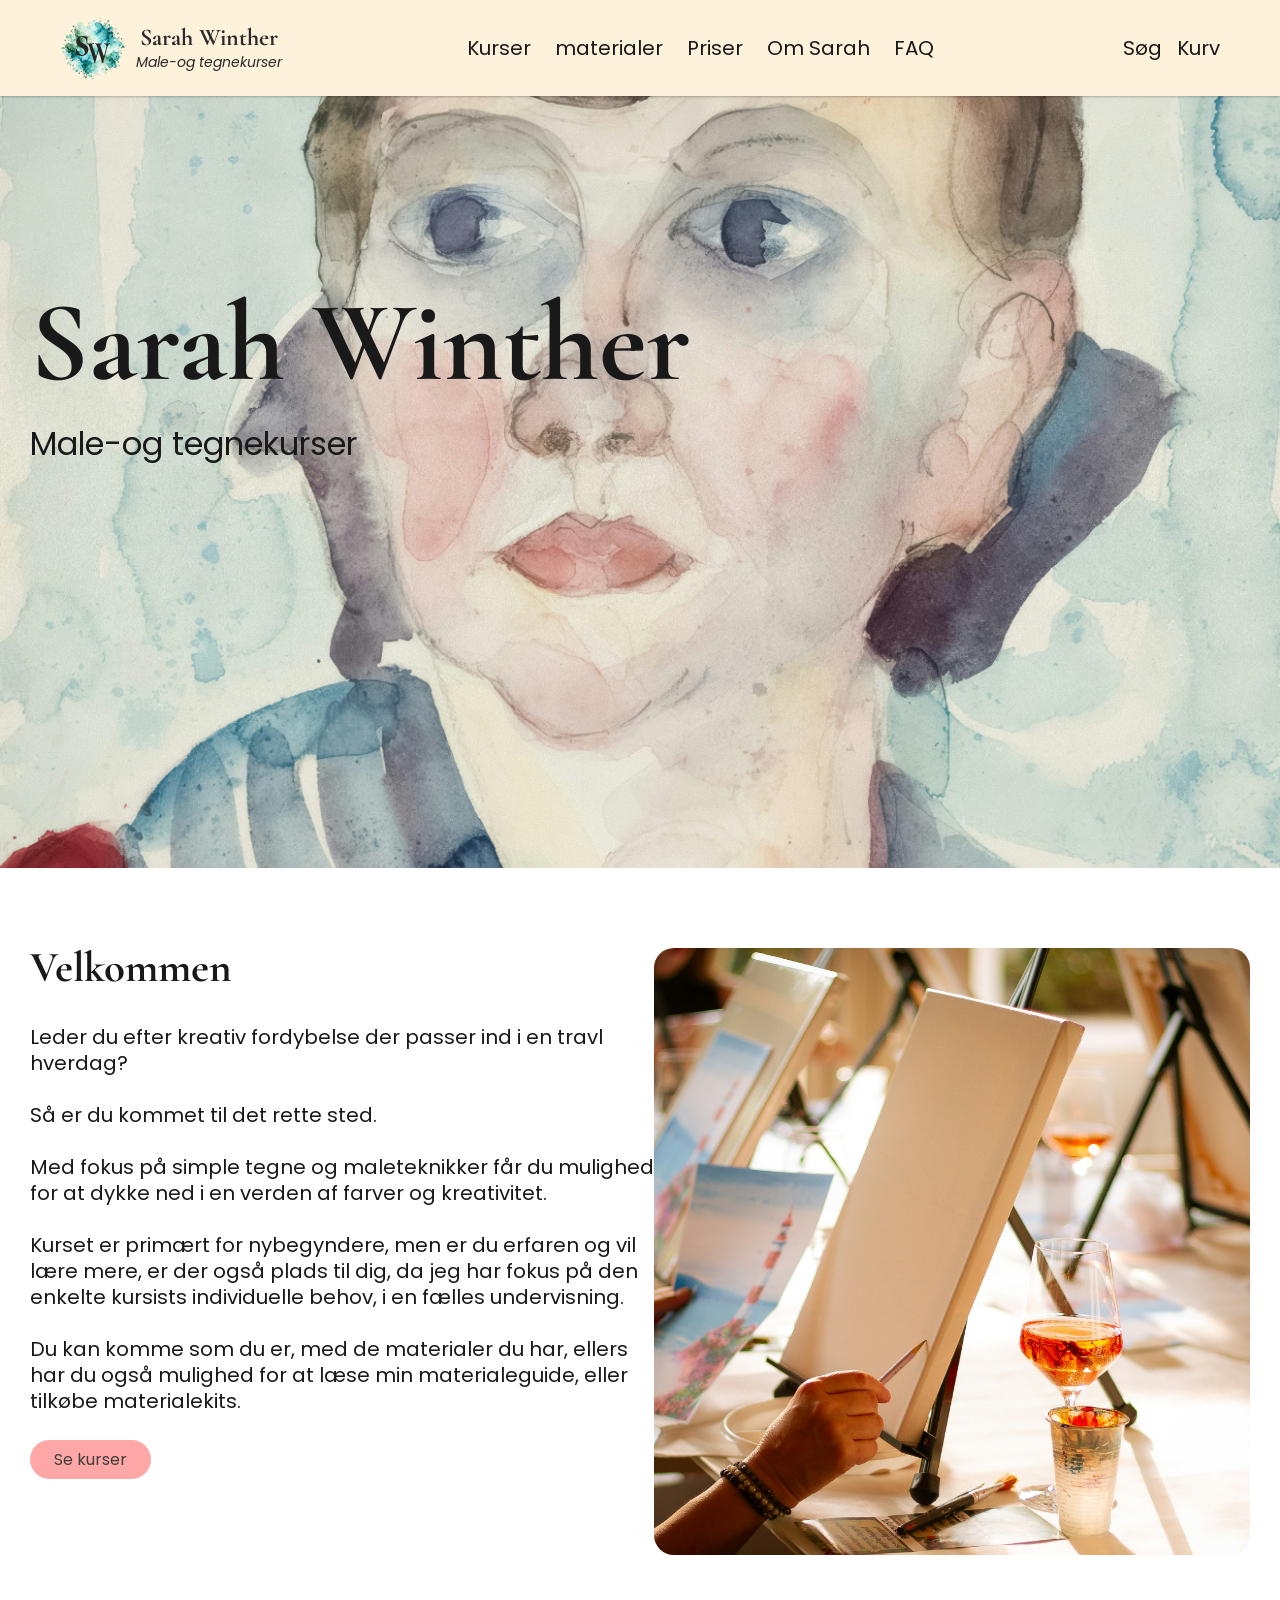
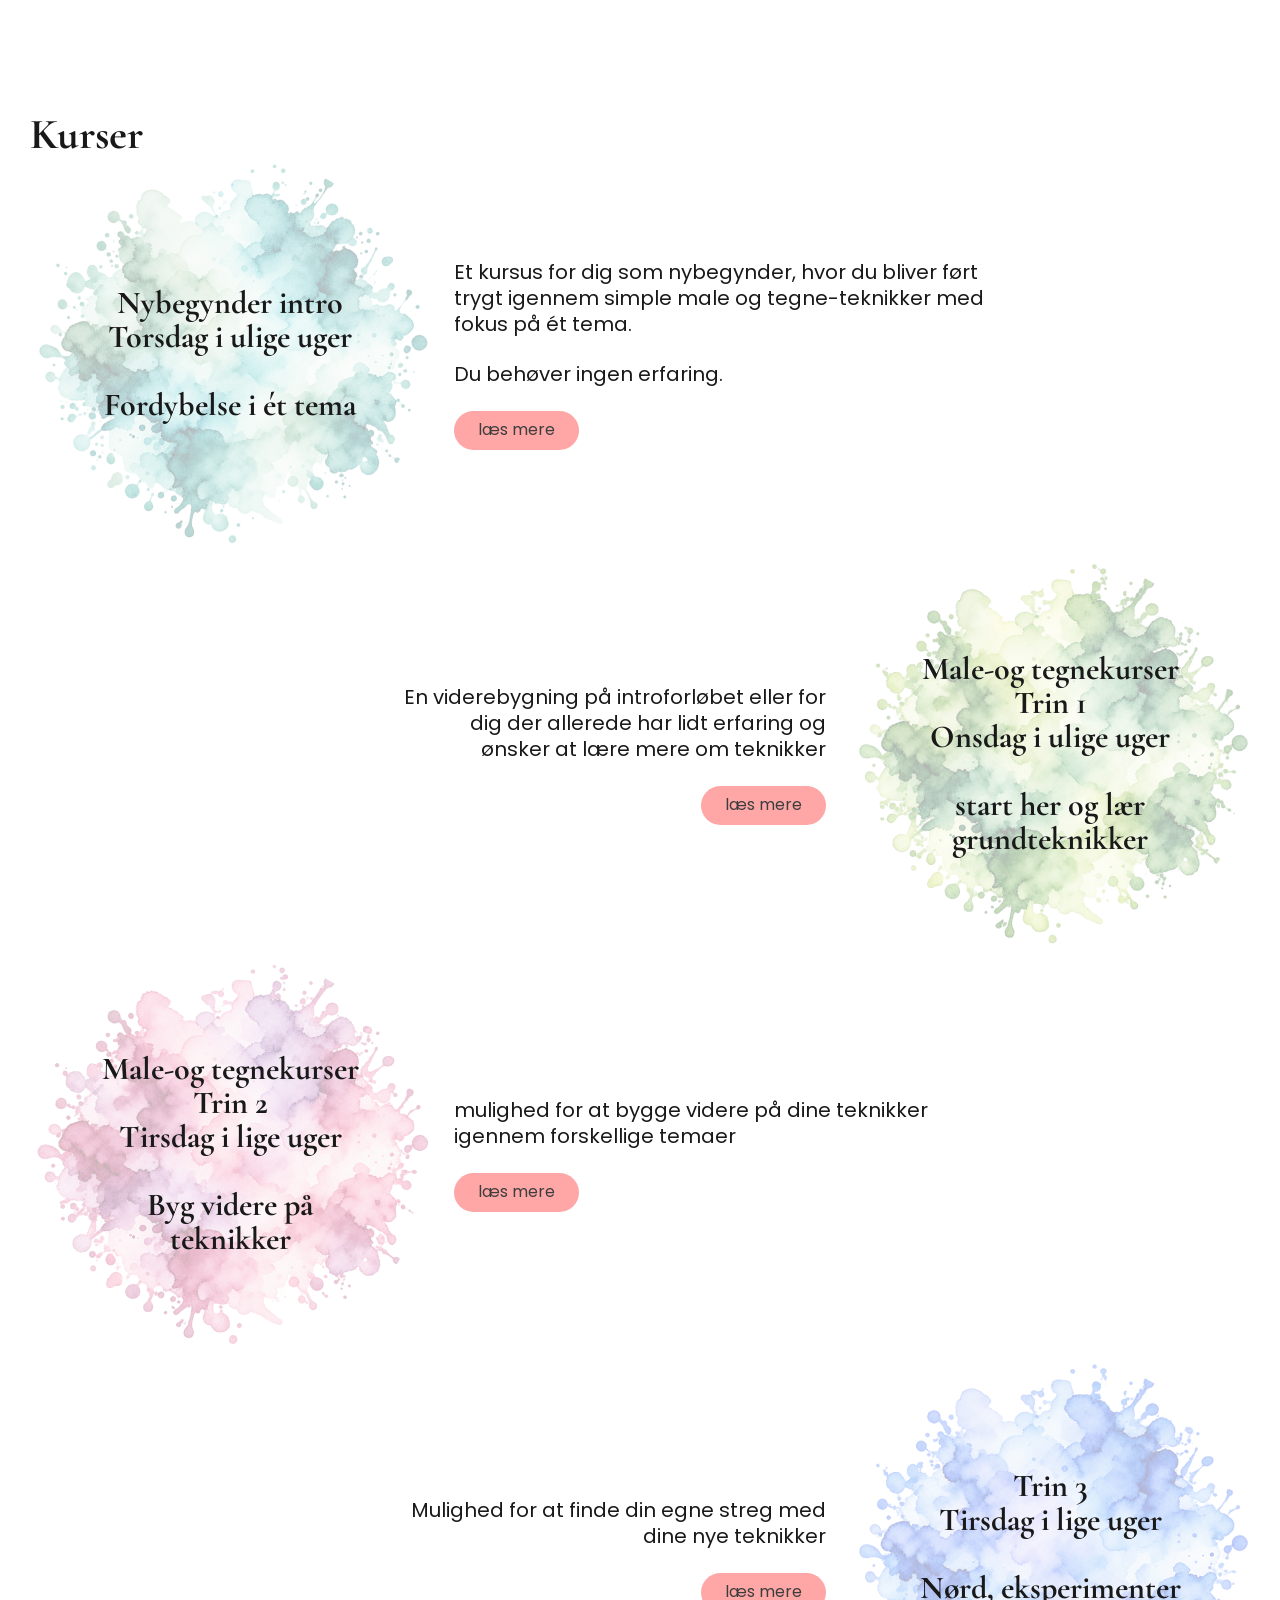
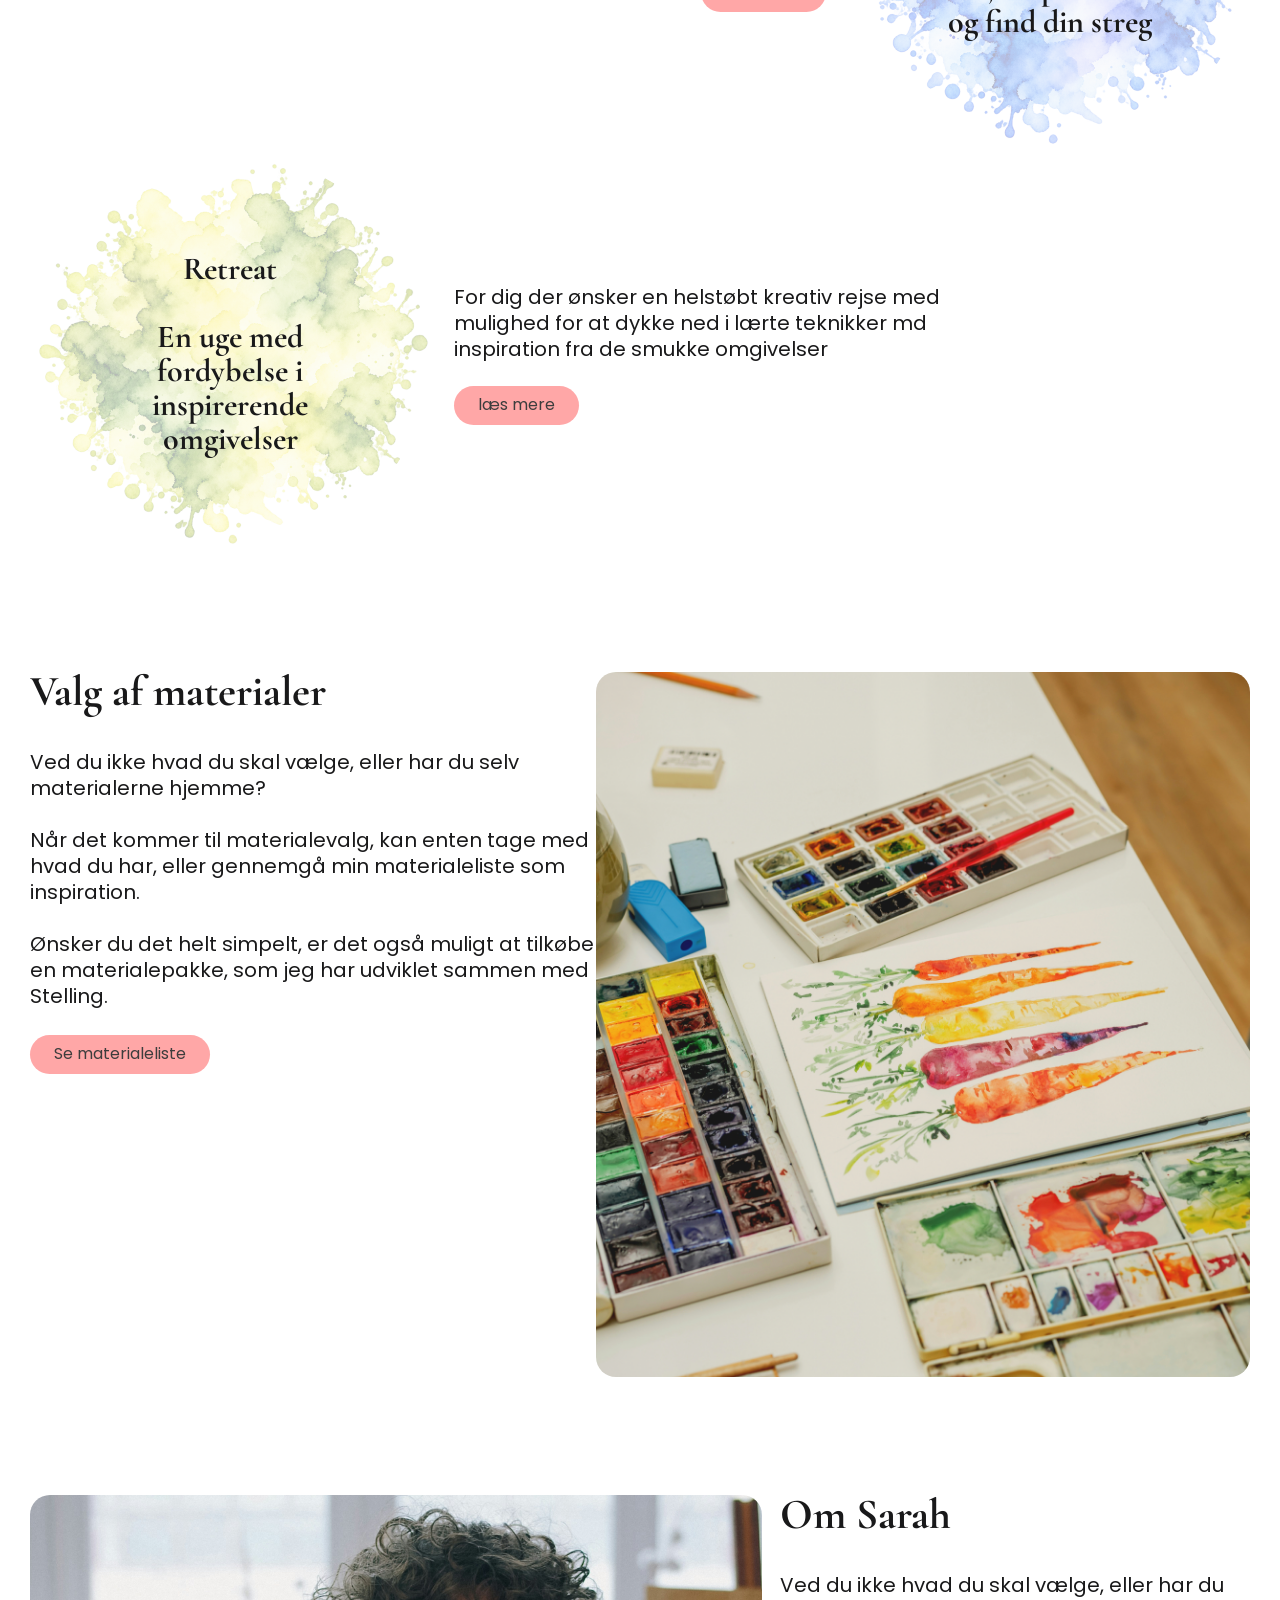
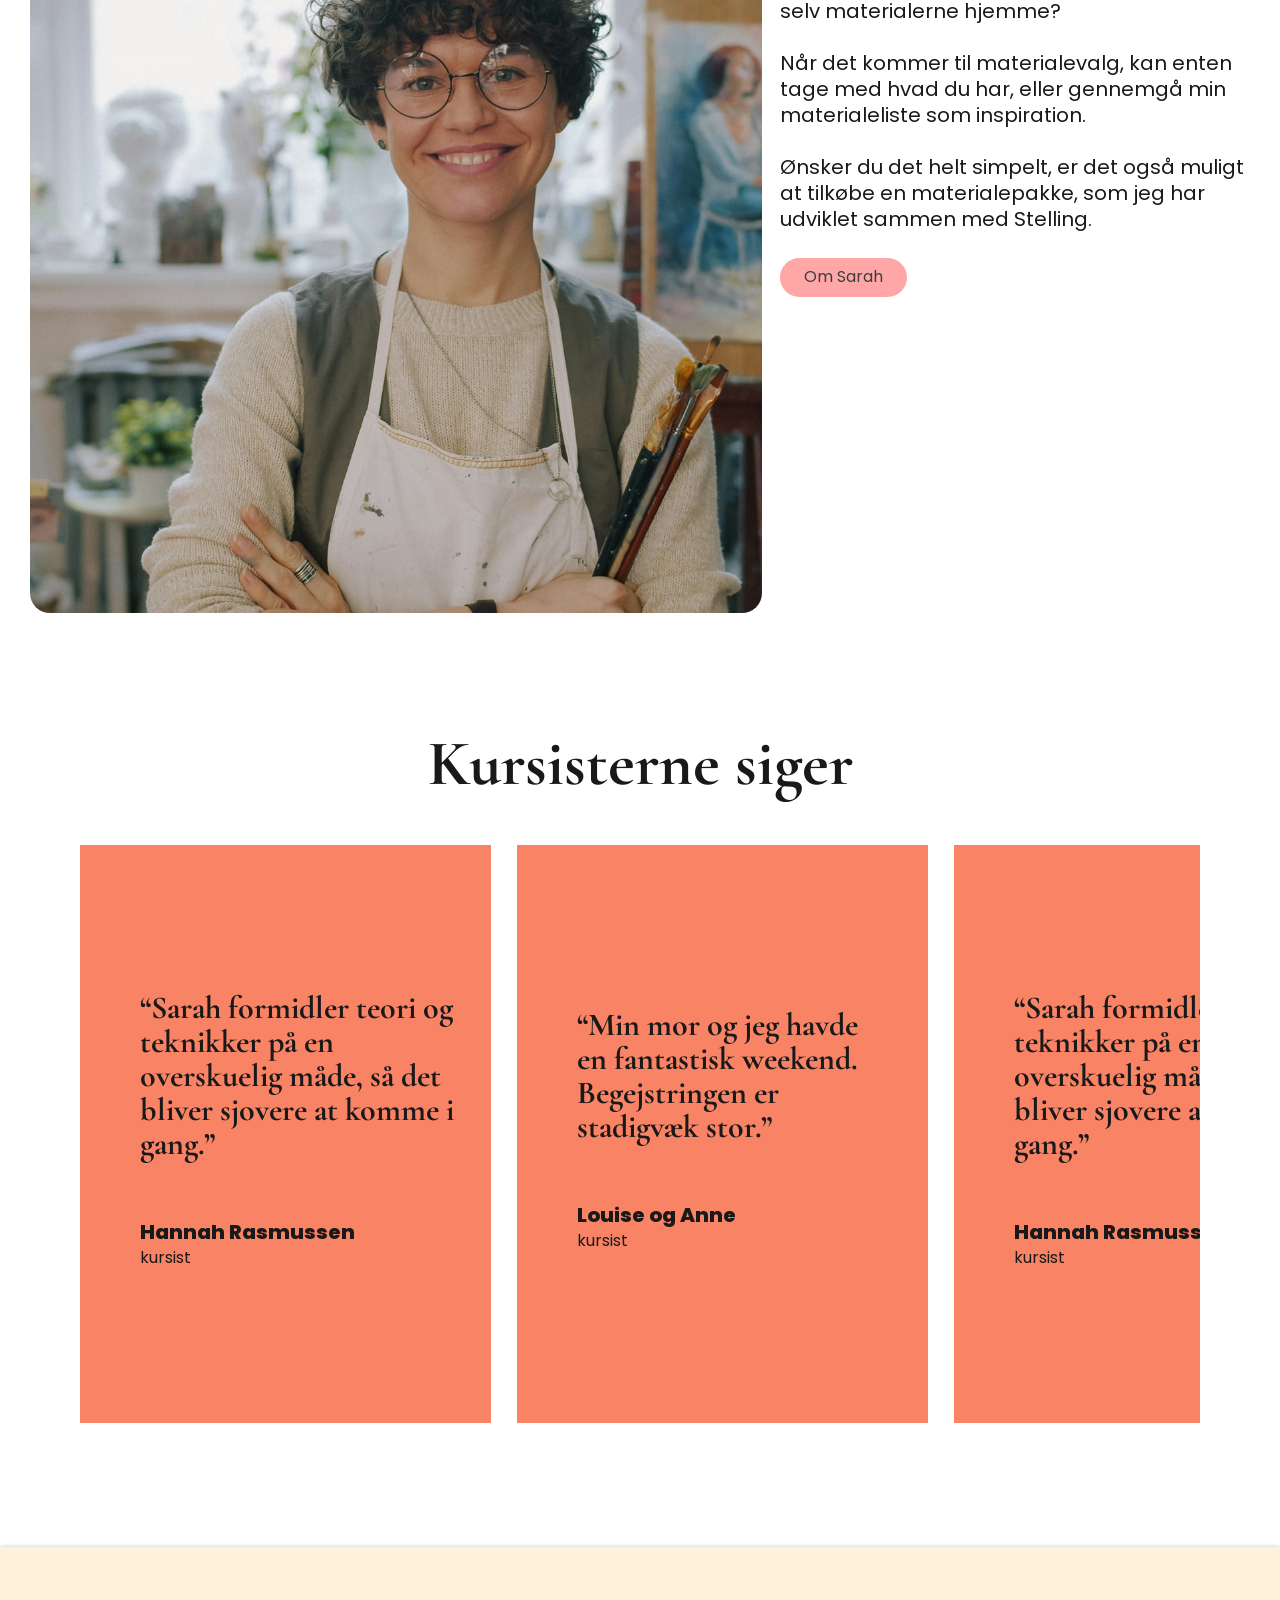
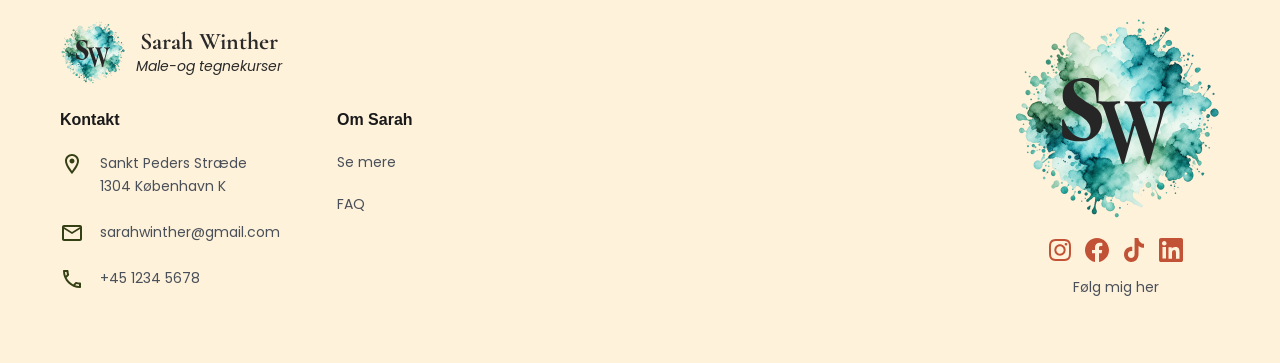
==== commit 6a38a665: "tilgængelighedsopfateringer" ====
--- a/index.html
+++ b/index.html
@@ -12,6 +12,7 @@
   <script src="assets/js/menu.js" defer></script>
 </head>
 <body>
+  <a class="skip-link" href="#main-content">Gå til hovedindhold</a>
   <header class="site-header">
     <div class="header-inner">
       <a class="brand" href="index.html" aria-label="Sarah Winther forside">
@@ -30,7 +31,7 @@
     <ul><li><a href="book.html">Kurser</a></li><li><a href="materialeliste.html">materialer</a></li><li><a href="book.html">Priser</a></li><li><a href="om-sarah.html">Om Sarah</a></li><li><a href="faq.html">FAQ</a></li></ul>
   </nav>
 
-  <main>
+  <main id="main-content" tabindex="-1">
     <section class="hero" aria-labelledby="hero-title">
       <div class="hero-inner">
         <h1 class="hero-title" id="hero-title">Sarah Winther</h1>
@@ -118,7 +119,7 @@
         <a class="brand" href="index.html"><span class="brand-mark"><img src="assets/images/logo-bg.png" alt="" width="65" height="65"><img class="sw" src="assets/images/logo-sw.svg" alt="" width="34" height="27"></span><span class="brand-text"><span class="brand-name">Sarah Winther</span><span class="brand-subtitle">Male-og tegnekurser</span></span></a>
         <div class="footer-columns">
           <div class="footer-col"><p class="footer-title">Kontakt</p><p class="footer-item"><img src="assets/images/icon-location.svg" alt="" width="24" height="24">Sankt Peders Stræde<br>1304 København K</p><p class="footer-item"><img src="assets/images/icon-email.svg" alt="" width="24" height="24">sarahwinther@gmail.com</p><p class="footer-item"><img src="assets/images/icon-call.svg" alt="" width="24" height="24">+45 1234 5678</p></div>
-          <div class="footer-col"><p class="footer-title">Om Sarah</p><a class="muted body-s" href="om-sarah.html">Se mere</a><span class="muted body-s">FAQ</span><span class="socials footer-socials"><img src="assets/images/icon-instagram.svg" alt="" width="24" height="24"><img src="assets/images/icon-facebook.svg" alt="" width="24" height="24"><img src="assets/images/icon-tiktok.svg" alt="" width="20" height="23"><img src="assets/images/icon-linkedin.svg" alt="" width="22" height="22"></span></div>
+          <div class="footer-col"><p class="footer-title">Om Sarah</p><a class="muted body-s" href="om-sarah.html">Se mere</a><a class="muted body-s" href="faq.html">FAQ</a><span class="socials footer-socials"><img src="assets/images/icon-instagram.svg" alt="" width="24" height="24"><img src="assets/images/icon-facebook.svg" alt="" width="24" height="24"><img src="assets/images/icon-tiktok.svg" alt="" width="20" height="23"><img src="assets/images/icon-linkedin.svg" alt="" width="22" height="22"></span></div>
         </div>
       </div>
       <div class="footer-logo-large"><span class="brand-mark"><img src="assets/images/logo-bg-large.png" alt="" width="209" height="209"><img class="sw" src="assets/images/logo-sw-large.svg" alt="" width="110" height="86"></span><div class="socials"><img src="assets/images/icon-instagram.svg" alt="" width="24" height="24"><img src="assets/images/icon-facebook.svg" alt="" width="24" height="24"><img src="assets/images/icon-tiktok.svg" alt="" width="20" height="23"><img src="assets/images/icon-linkedin.svg" alt="" width="22" height="22"></div><p class="muted body-s">Følg mig her</p></div>
--- a/assets/css/styles.css
+++ b/assets/css/styles.css
@@ -3,7 +3,7 @@
   --cream-light: #f9deaf;
   --cream-dark: #d2a360;
   --cream-subtle: #fff2db;
-  --rasberry-main: #fd8668;
+  --rasberry-main: #f88365;
   --cta-pink: #ffa7a7;
   --rasberry-dark: #c25236;
   --cherry-light: #eaa695;
@@ -15,13 +15,13 @@
   --package-blue: #e0ebff;
   --coal-1: #19191a;
   --coal-2: #6b7588;
-  --coal-3: #626b77;
+  --coal-3: #4a5059;
   --coal-4: #c7c9d9;
   --offwhite-1: #e3e3e3;
   --offwhite-2: #ebebeb;
   --offwhite-3: #c7c9d9;
   --offwhite-4: #fff7ea;
-  --text: #120e0e;
+  --text: var(--coal-1);
   --stroke: #acacac;
   --content: min(100% - 60px, 1280px);
 }
@@ -47,7 +47,7 @@
 a { color: inherit; text-decoration: none; }
 
 a:focus-visible, button:focus-visible, input:focus-visible {
-  outline: 3px solid var(--sky-blue-main);
+  outline: 3px solid var(--coal-1);
   outline-offset: 3px;
 }
 
@@ -78,6 +78,21 @@
 .body-s { font-size: 14px; line-height: 20px; }
 .muted { color: var(--coal-3); }
 .visually-hidden { position: absolute; width: 1px; height: 1px; overflow: hidden; clip: rect(0 0 0 0); white-space: nowrap; }
+
+.skip-link {
+  position: absolute;
+  left: 16px;
+  top: -100px;
+  z-index: 100;
+  padding: 10px 16px;
+  background: var(--offwhite-1);
+  color: var(--coal-1);
+  text-decoration: underline;
+}
+
+.skip-link:focus-visible { top: 16px; }
+
+main[id] { scroll-margin-top: 96px; }
 
 .site-header {
   position: sticky;
@@ -236,8 +251,8 @@
 }
 
 .cta-blue {
-  background: var(--skyblue-subtle);
-  color: var(--skyblue-darker);
+  background: var(--skyblue-light);
+  color: var(--coal-1);
   min-height: 39px;
   padding: 10px 24px;
   font-weight: 700;
@@ -301,7 +316,7 @@
   flex: 0 0 411px;
   height: 578px;
   background: var(--rasberry-main);
-  color: white;
+  color: var(--coal-1);
   padding: 10px 10px 10px 60px;
   display: flex;
   flex-direction: column;
@@ -355,8 +370,8 @@
 .footer-left { display: flex; flex-direction: column; gap: 26px; }
 .footer-columns { display: flex; gap: 57px; align-items: flex-start; }
 .footer-col { display: flex; flex-direction: column; gap: 22px; min-width: 76px; }
-.footer-title { font-weight: 700; color: var(--coal-1); }
-.footer-item { display: grid; grid-template-columns: 24px 1fr; gap: 16px; color: var(--coal-3); font-size: 12px; line-height: 1.7; }
+.footer-title { font-family: "Raleway", Arial, sans-serif; font-size: 16px; font-weight: 700; color: var(--coal-1); }
+.footer-item { display: grid; grid-template-columns: 24px 1fr; gap: 16px; color: var(--coal-3); font-size: 14px; line-height: 1.7; }
 .footer-item img { width: 24px; height: 24px; }
 .footer-logo-large { display: flex; flex-direction: column; align-items: center; gap: 15px; }
 .footer-logo-large .brand-mark { width: 209px; height: 209px; }
@@ -466,7 +481,7 @@
 }
 
 .faq-item summary:focus-visible {
-  outline: 3px solid var(--sky-blue-main);
+  outline: 3px solid var(--coal-1);
   outline-offset: 3px;
 }
 
@@ -525,22 +540,22 @@
   .about-text { width: 610px; }
 }
 
-.checkout { display: grid; grid-template-columns: 572px 720px; justify-content: center; align-items: start; }
+.checkout { display: grid; grid-template-columns: 572px 720px; justify-content: center; align-items: start; font-family: "Inter", Arial, sans-serif; color: #0a0d13; }
 .payment-panel { padding: 48px; border-radius: 8px; }
 .summary-panel { background: #f9fafa; border: 1px solid #d9d9d9; padding: 124px 108px 48px 66px; min-height: 652px; }
-.panel-title { font-size: 24px; line-height: 26px; padding-bottom: 16px; border-bottom: 1px solid var(--stroke); margin-bottom: 36px; }
+.panel-title { font-family: "Inter", Arial, sans-serif; font-size: 24px; line-height: 26px; padding-bottom: 16px; border-bottom: 1px solid var(--stroke); margin-bottom: 36px; }
 .field-group { display: flex; flex-direction: column; gap: 16px; margin-bottom: 24px; }
 .radio-row, .checkbox-row { display: flex; gap: 16px; align-items: center; }
 .field-grid { display: grid; grid-template-columns: 1fr 1fr; gap: 18px; }
 label { font-size: 16px; }
-input[type="text"] { width: 100%; height: 46px; border: 1.5px solid var(--stroke); border-radius: 4px; padding: 12px 16px; font: inherit; color: var(--coal-1); }
-.payment-note { margin-top: 23px; color: var(--stroke); font-size: 14px; line-height: 22px; }
+input[type="text"] { width: 100%; height: 46px; border: 1.5px solid var(--coal-3); border-radius: 4px; padding: 12px 16px; font: inherit; color: var(--coal-1); }
+.payment-note { margin-top: 23px; color: var(--coal-3); font-size: 14px; line-height: 22px; }
 .order-line { display: flex; justify-content: space-between; gap: 18px; padding: 24px 0; border-top: 1px solid var(--stroke); }
 .order-product { display: grid; grid-template-columns: 80px 1fr auto; gap: 16px; align-items: start; margin-bottom: 36px; }
 .order-product img, .add-on img { width: 80px; height: 89px; object-fit: cover; border-radius: 4px; }
 .add-on { display: grid; grid-template-columns: 1fr 70px; gap: 16px; align-items: start; margin-bottom: 36px; }
 .add-on img { width: 70px; height: 70px; }
-.total-price { font-family: "Cormorant Garamond", Georgia, serif; font-size: 48px; line-height: 44px; font-weight: 700; }
+.total-price { font-family: "Poppins", Arial, sans-serif; font-size: 24px; line-height: 44px; font-weight: 700; }
 
 @media (max-width: 900px) {
   :root { --content: min(100% - 60px, 402px); }
@@ -651,7 +666,7 @@
   .testimonial-card { flex-basis: 239px; height: 227px; padding: 42px 28px; justify-content: flex-start; }
   .testimonial-card blockquote { width: 183px; font-size: 16px; line-height: 18px; font-weight: 600; margin-bottom: 7px; }
   .testimonial-card cite, .testimonial-card span { font-size: 14px; line-height: 20px; font-weight: 400; }
-  .testimonial-card cite { color: var(--offwhite-1); }
+  .testimonial-card cite { color: var(--coal-1); }
 
   .site-footer { min-height: 416px; align-items: flex-start; padding: 48px 0; }
   .footer-inner { width: calc(100% - 60px); align-items: flex-start; justify-content: flex-start; }
@@ -662,6 +677,7 @@
   .footer-left .brand-text { display: flex; width: 148px; }
   .footer-logo-large { display: none; }
   .footer-columns { display: grid; grid-template-columns: 1fr 1fr; gap: 43px; width: 100%; align-items: start; }
+  .footer-title { font-family: "Poppins", Arial, sans-serif; font-size: 14px; }
   .footer-item { font-size: 12px; }
   .footer-socials { display: grid; grid-template-columns: repeat(2, 24px); gap: 13px; margin-top: 4px; }
 
@@ -752,3 +768,13 @@
   .order-product img { width: 70px; height: 70px; }
   .total-price { font-size: 20px; line-height: 22px; font-weight: 600; }
 }
+
+@media (prefers-reduced-motion: reduce) {
+  html { scroll-behavior: auto; }
+  *, *::before, *::after {
+    animation-duration: 0.01ms;
+    animation-iteration-count: 1;
+    transition-duration: 0.01ms;
+    scroll-behavior: auto;
+  }
+}
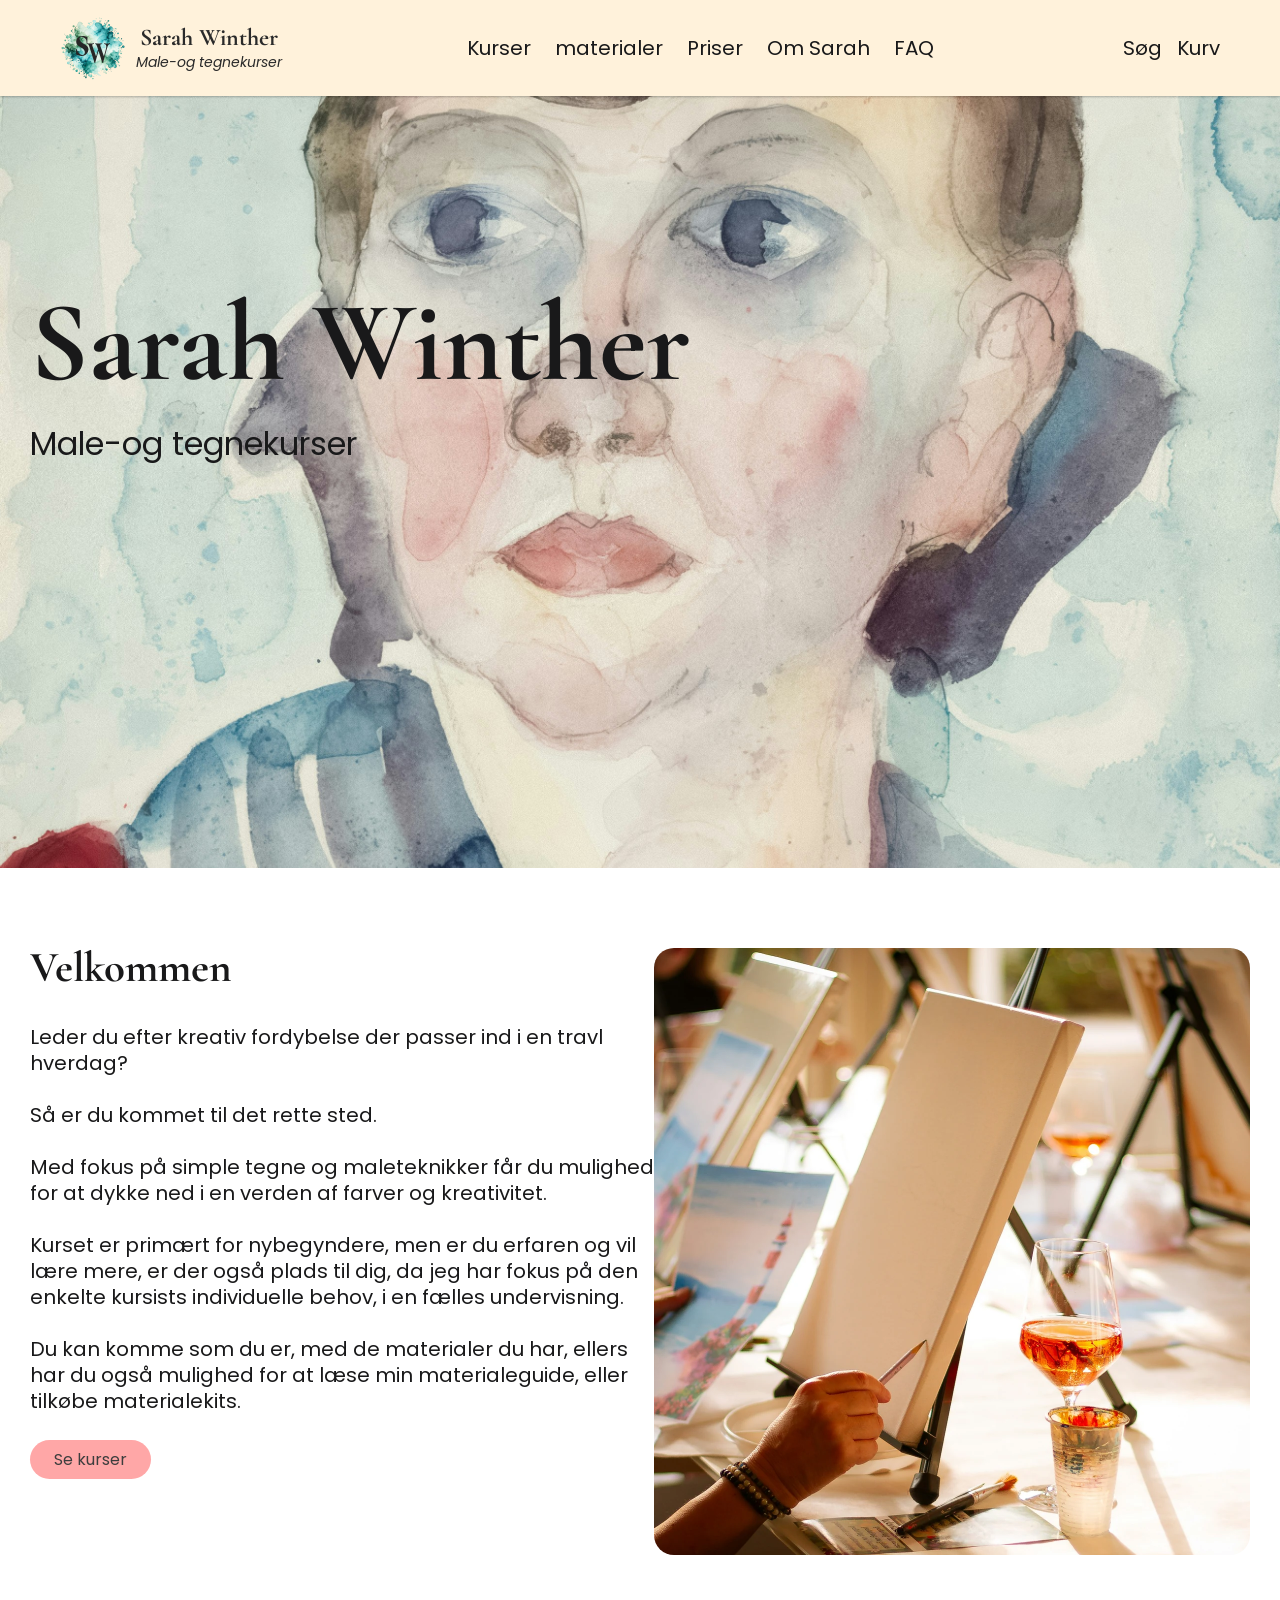
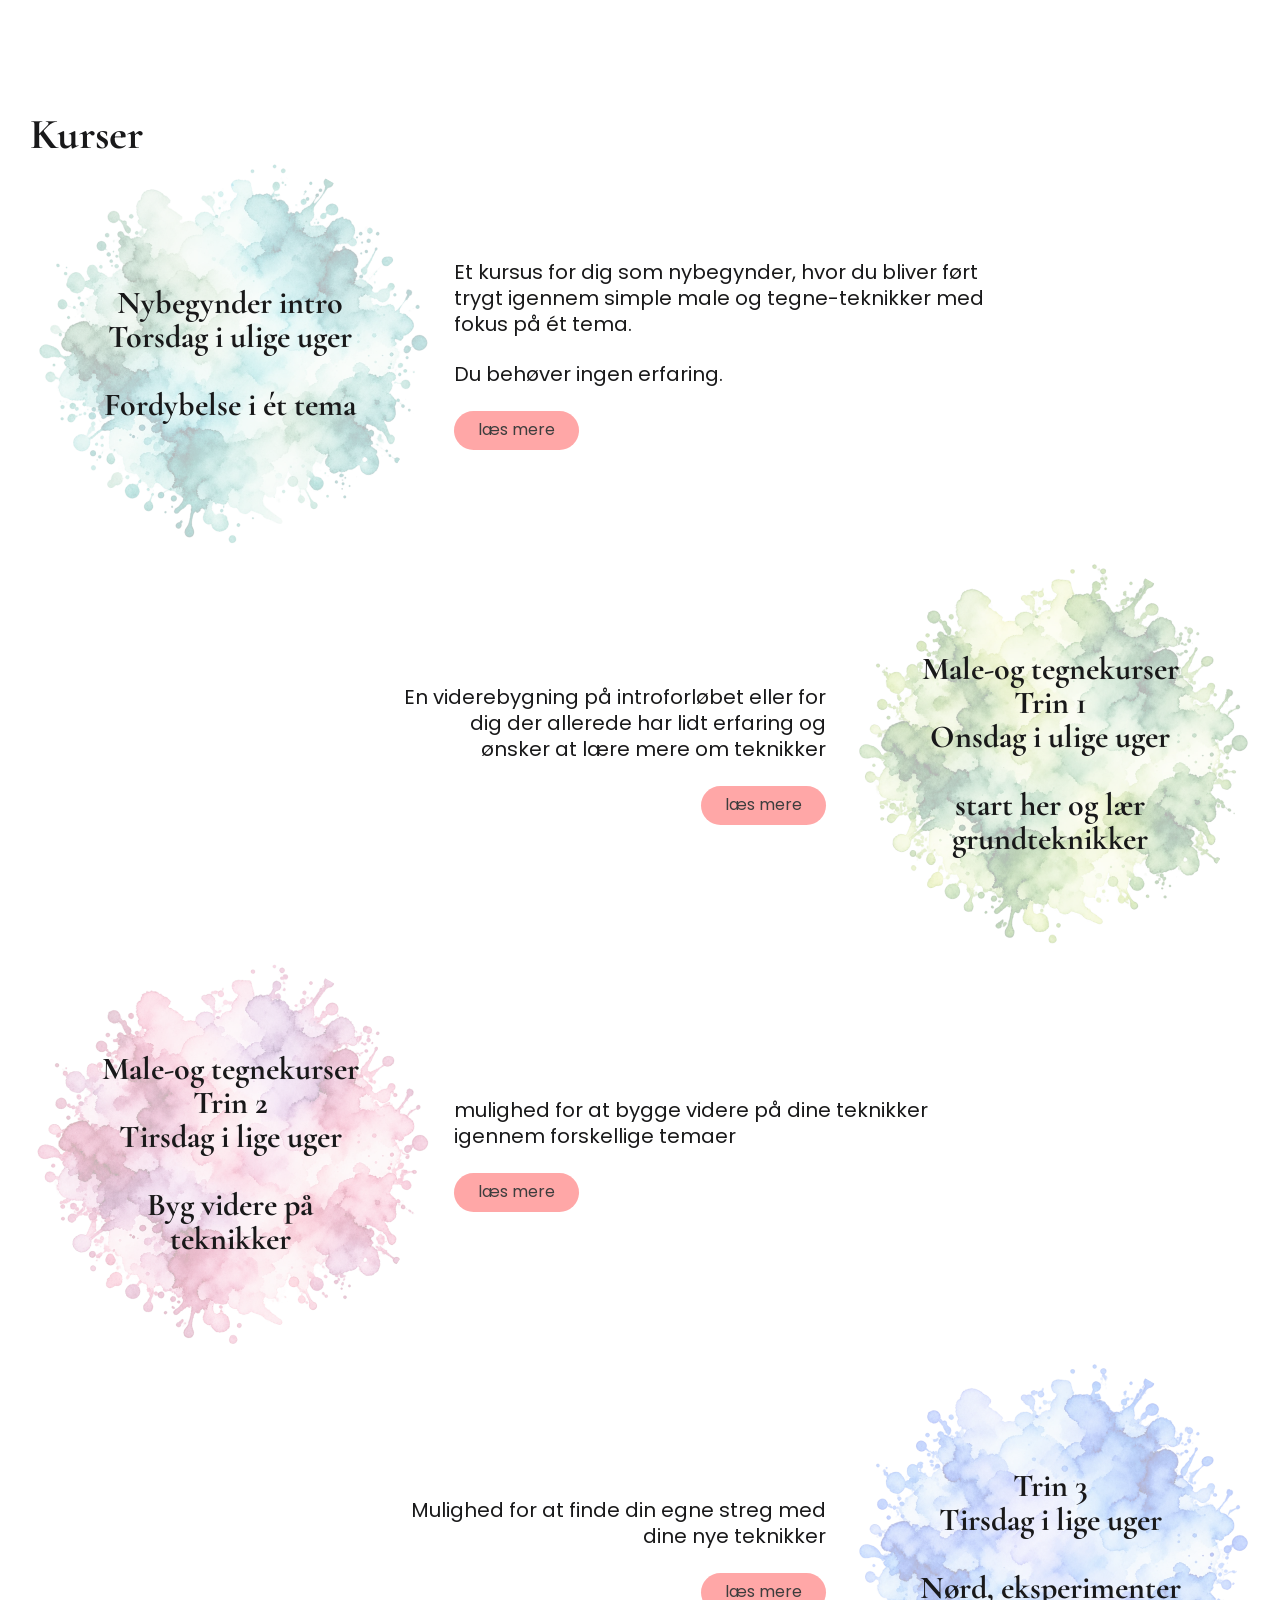
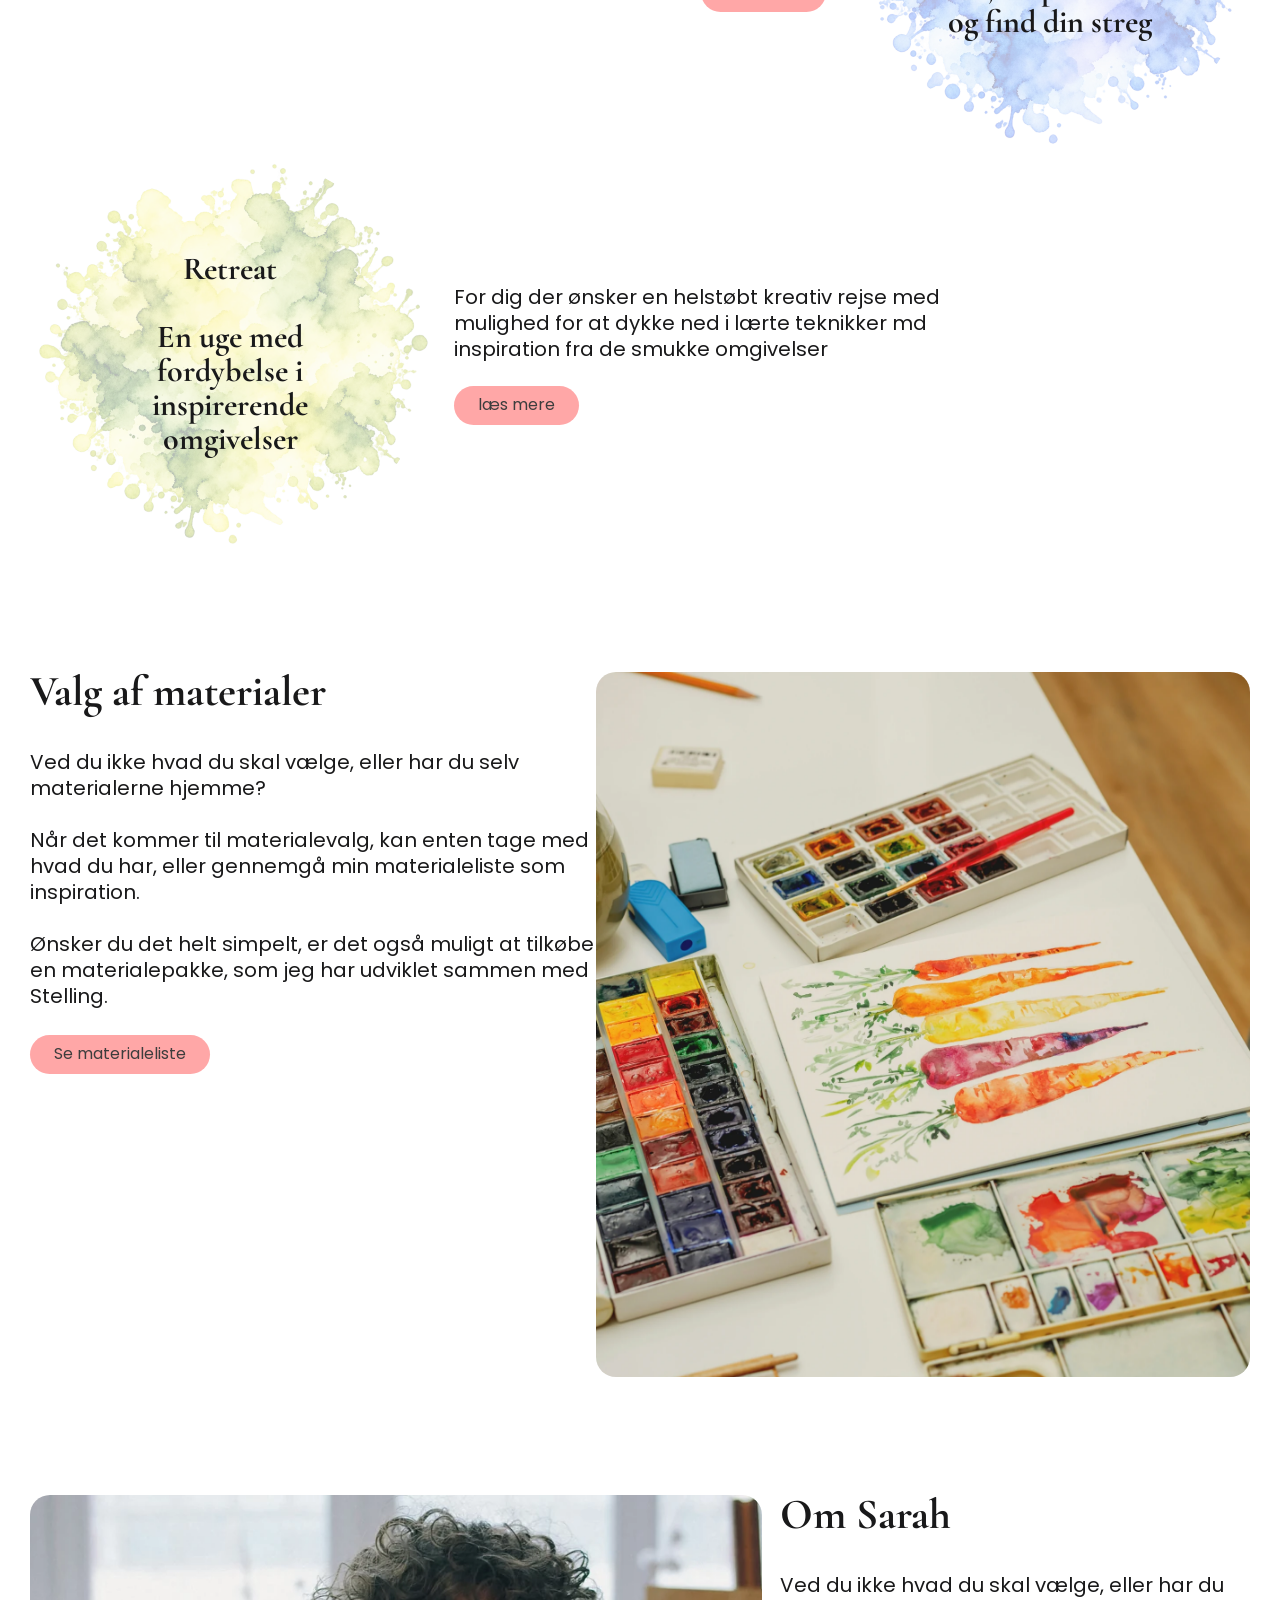
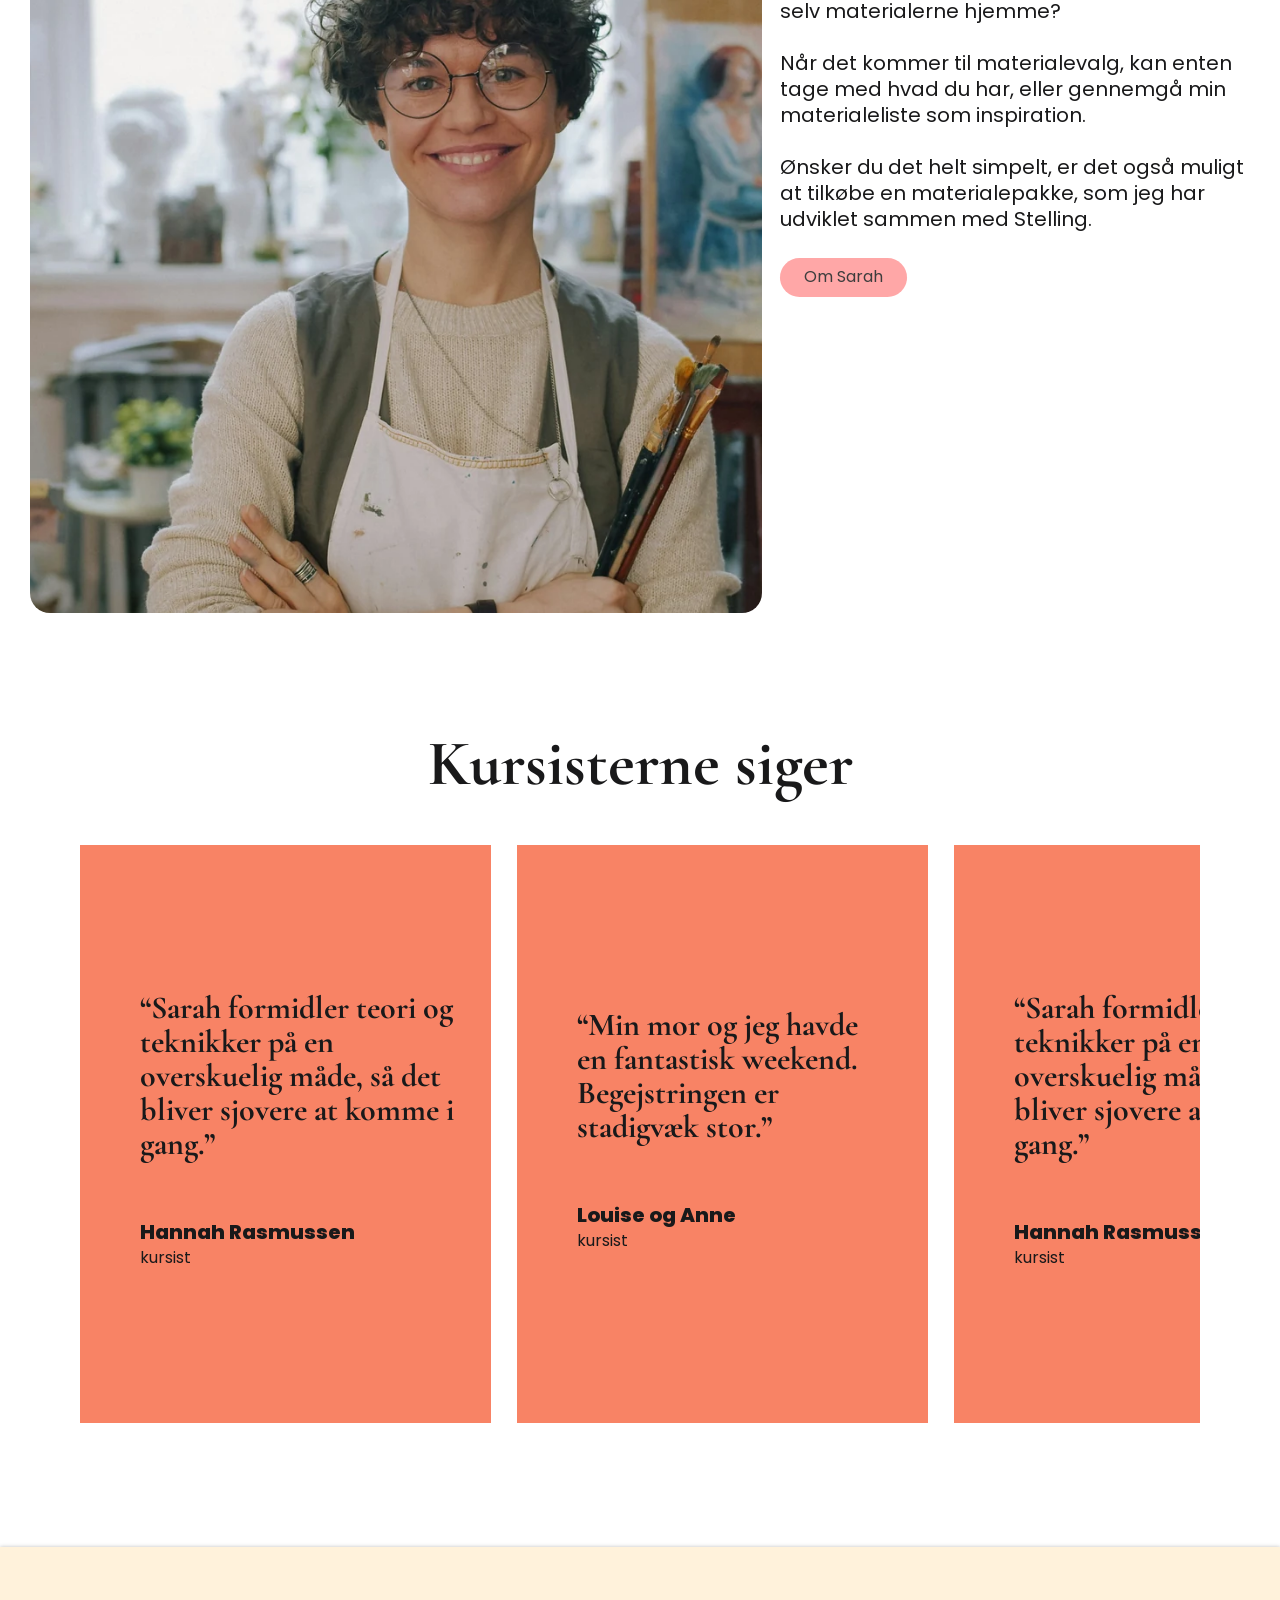
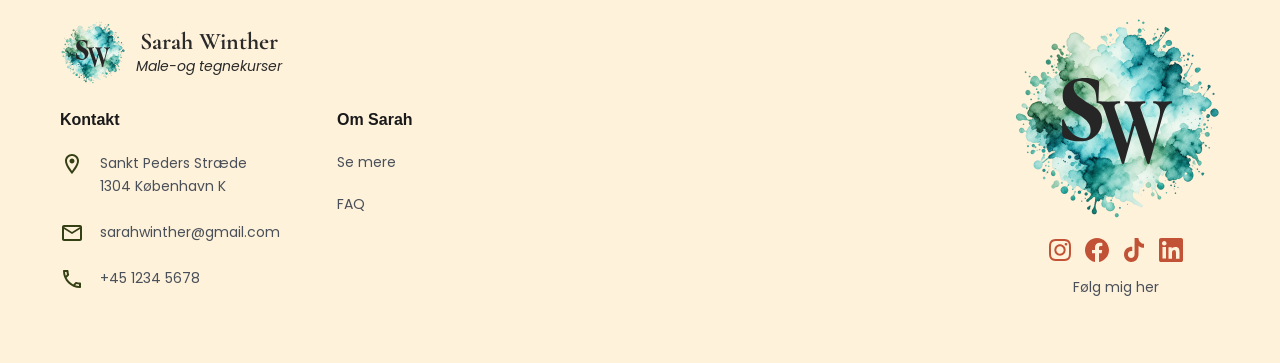
==== commit 1802e41c: "image optimimizaton" ====
--- a/index.html
+++ b/index.html
@@ -50,30 +50,30 @@
           <p>Du kan komme som du er, med de materialer du har, ellers har du også mulighed for at læse min materialeguide, eller tilkøbe materialekits.</p>
           <p><a class="cta cta-pink" href="book.html">Se kurser</a></p>
         </div>
-        <figure class="image-card"><img src="assets/images/om-kurset.png" alt="Tegne- og malebord med papir, pensler og farver" width="596" height="607"></figure>
+        <figure class="image-card"><img src="assets/images/om-kurset.webp" alt="Tegne- og malebord med papir, pensler og farver" width="596" height="607" loading="lazy"></figure>
       </section>
 
       <section class="section courses-home" aria-labelledby="courses-title">
         <h2 id="courses-title">Kurser</h2>
         <div class="course-scroll">
           <article class="course-feature">
-            <div class="course-bubble"><img src="assets/images/course-1.png" alt="" width="400" height="400"><h3>Nybegynder intro<br>Torsdag i ulige uger<br><br>Fordybelse i ét tema</h3></div>
+            <div class="course-bubble"><img src="assets/images/course-1.webp" alt="" width="400" height="400" loading="lazy"><h3>Nybegynder intro<br>Torsdag i ulige uger<br><br>Fordybelse i ét tema</h3></div>
             <div class="course-copy"><p>Et kursus for dig som nybegynder, hvor du bliver ført trygt igennem simple male og tegne-teknikker med fokus på ét tema.</p><p>Du behøver ingen erfaring.</p><a class="cta cta-pink" href="book.html">læs mere</a></div>
           </article>
           <article class="course-feature right">
             <div class="course-copy"><p>En viderebygning på introforløbet eller for dig der allerede har lidt erfaring og ønsker at lære mere om teknikker</p><a class="cta cta-pink" href="book.html">læs mere</a></div>
-            <div class="course-bubble"><img src="assets/images/course-2.png" alt="" width="400" height="400"><h3>Male-og tegnekurser<br>Trin 1<br>Onsdag i ulige uger<br><br>start her og lær grundteknikker</h3></div>
+            <div class="course-bubble"><img src="assets/images/course-2.webp" alt="" width="400" height="400" loading="lazy"><h3>Male-og tegnekurser<br>Trin 1<br>Onsdag i ulige uger<br><br>start her og lær grundteknikker</h3></div>
           </article>
           <article class="course-feature">
-            <div class="course-bubble"><img src="assets/images/course-3.png" alt="" width="400" height="400"><h3>Male-og tegnekurser<br>Trin 2<br>Tirsdag i lige uger<br><br>Byg videre på teknikker</h3></div>
+            <div class="course-bubble"><img src="assets/images/course-3.webp" alt="" width="400" height="400" loading="lazy"><h3>Male-og tegnekurser<br>Trin 2<br>Tirsdag i lige uger<br><br>Byg videre på teknikker</h3></div>
             <div class="course-copy"><p>mulighed for at bygge videre på dine teknikker igennem forskellige temaer</p><a class="cta cta-pink" href="book.html">læs mere</a></div>
           </article>
           <article class="course-feature right">
             <div class="course-copy"><p>Mulighed for at finde din egne streg med dine nye teknikker</p><a class="cta cta-pink" href="book.html">læs mere</a></div>
-            <div class="course-bubble"><img src="assets/images/course-4.png" alt="" width="400" height="400"><h3>Trin 3<br>Tirsdag i lige uger<br><br>Nørd, eksperimenter og find din streg</h3></div>
+            <div class="course-bubble"><img src="assets/images/course-4.webp" alt="" width="400" height="400" loading="lazy"><h3>Trin 3<br>Tirsdag i lige uger<br><br>Nørd, eksperimenter og find din streg</h3></div>
           </article>
           <article class="course-feature">
-            <div class="course-bubble"><img src="assets/images/course-5.png" alt="" width="400" height="400"><h3>Retreat<br><br>En uge med fordybelse i inspirerende omgivelser</h3></div>
+            <div class="course-bubble"><img src="assets/images/course-5.webp" alt="" width="400" height="400" loading="lazy"><h3>Retreat<br><br>En uge med fordybelse i inspirerende omgivelser</h3></div>
             <div class="course-copy"><p>For dig der ønsker en helstøbt kreativ rejse med mulighed for at dykke ned i lærte teknikker md inspiration fra de smukke omgivelser</p><a class="cta cta-pink" href="book.html">læs mere</a></div>
           </article>
         </div>
@@ -87,11 +87,11 @@
           <p>Ønsker du det helt simpelt, er det også muligt at tilkøbe en materialepakke, som jeg har udviklet sammen med Stelling.</p>
           <p><a class="cta cta-pink" href="materialeliste.html">Se materialeliste</a></p>
         </div>
-        <figure class="image-card"><img src="assets/images/materialevalg.png" alt="Akvarelfarver og farveprøver på papir" width="729" height="705" loading="lazy"></figure>
+        <figure class="image-card"><img src="assets/images/materialevalg.webp" alt="Akvarelfarver og farveprøver på papir" width="729" height="705" loading="lazy"></figure>
       </section>
 
       <section class="section split reverse sarah-split">
-        <figure class="image-card"><img src="assets/images/sarah.png" alt="Sarah Winther i atelier med pensler" width="732" height="718" loading="lazy"></figure>
+        <figure class="image-card"><img src="assets/images/sarah.webp" alt="Sarah Winther i atelier med pensler" width="732" height="718" loading="lazy"></figure>
         <div class="text-block body-m">
           <h2>Om Sarah</h2>
           <p>Ved du ikke hvad du skal vælge, eller har du selv materialerne hjemme?</p>
--- a/assets/css/styles.css
+++ b/assets/css/styles.css
@@ -617,6 +617,7 @@
     min-height: 263px;
     padding-top: 103px;
     background-position: center 18%;
+    background-image: url("../images/hero-mobile.webp");
   }
   .hero-title { font-size: 48px; line-height: 44px; }
   .hero-subtitle { margin-top: 6px; font-size: 16px; line-height: 1.18; }
